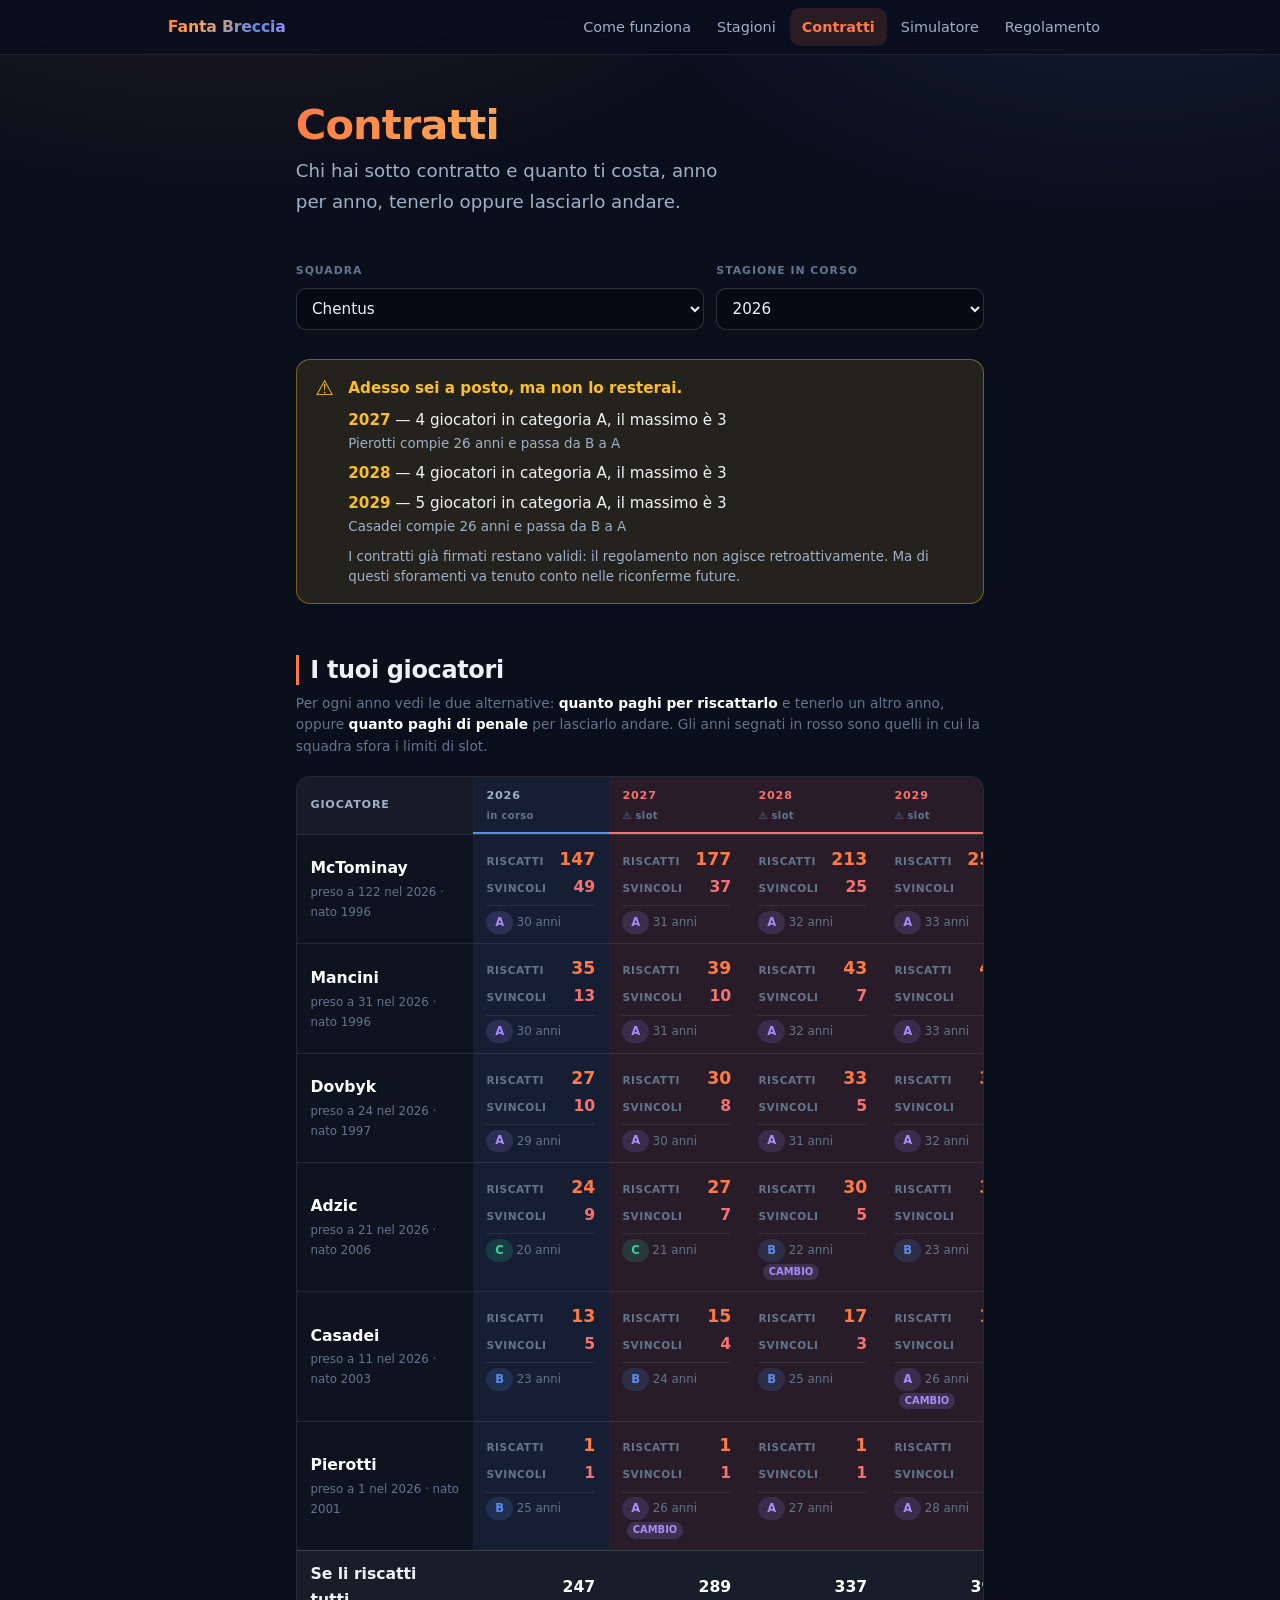
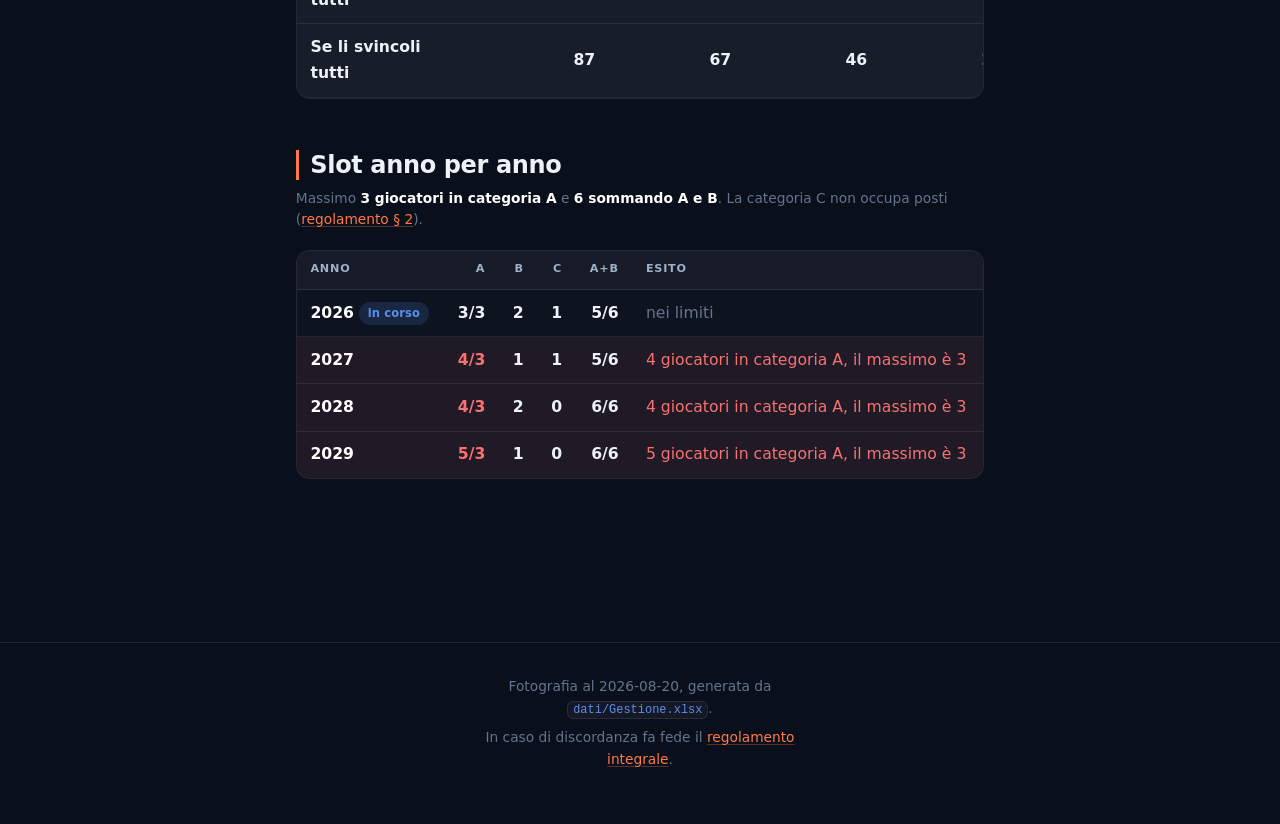
==== contratti.html @ c74ea3d6 "La pagina "La lega" diventa "Stagioni", con albo d'oro e filtro dell'anno Il selettore dell'anno non" ====
<!DOCTYPE html>
<html lang="it">
<head>
<meta charset="utf-8">
<meta name="viewport" content="width=device-width, initial-scale=1">
<title>Fanta Breccia — Contratti</title>
<meta name="description" content="I giocatori sotto contratto e quanto costa, anno per anno, riscattarli oppure svincolarli.">
<link rel="stylesheet" href="css/style.css">
</head>
<body>

<nav class="nav">
  <div class="nav-inner">
    <a class="nav-brand" href="index.html">Fanta Breccia</a>
    <div class="nav-links">
      <a class="nav-link" href="index.html">Come funziona</a>
      <a class="nav-link" href="stagioni.html">Stagioni</a>
      <a class="nav-link active" href="contratti.html">Contratti</a>
      <a class="nav-link" href="simulatore.html">Simulatore</a>
      <a class="nav-link" href="regolamento.html">Regolamento</a>
    </div>
  </div>
</nav>

<main>

  <header class="hero">
    <h1>Contratti</h1>
    <p>Chi hai sotto contratto e quanto ti costa, anno per anno, tenerlo oppure lasciarlo andare.</p>
  </header>

  <div class="filtri">
    <div class="filtro filtro-largo">
      <label class="sim-label" for="squadra-select">Squadra</label>
      <select id="squadra-select" class="select"></select>
    </div>
    <div class="filtro">
      <label class="sim-label" for="anno-select">Stagione in corso</label>
      <select id="anno-select" class="select"></select>
    </div>
  </div>

  <p class="errore-input" id="errore" hidden></p>

  <!-- 1. L'avviso, se c'è qualcosa che non va -->
  <div id="avvisi"></div>

  <!-- 2. Il cuore della pagina: chi hai e quanto costa -->
  <section id="sezione-tabella">
    <h2>I tuoi giocatori</h2>
    <p class="nota-tabella">
      Per ogni anno vedi le due alternative: <strong>quanto paghi per
      riscattarlo</strong> e tenerlo un altro anno, oppure <strong>quanto paghi
      di penale</strong> per lasciarlo andare. Gli anni segnati in rosso sono
      quelli in cui la squadra sfora i limiti di slot.
    </p>
    <div id="tabella"></div>
  </section>

  <!-- 3. Il dettaglio degli slot, che spiega i rossi -->
  <section id="sezione-slot">
    <h2>Slot anno per anno</h2>
    <p class="nota-tabella">
      Massimo <strong>3 giocatori in categoria A</strong> e <strong>6 sommando
      A e B</strong>. La categoria C non occupa posti
      (<a href="regolamento.html#s2">regolamento § 2</a>).
    </p>
    <div id="slot"></div>
  </section>

  <!-- 4. Svincoli già fatti -->
  <section id="sezione-svincoli">
    <h2>Svincoli registrati</h2>
    <div id="svincoli"></div>
  </section>

</main>

<footer>
  <p>Fotografia al <span id="generato-il">—</span>, generata da <code>dati/Gestione.xlsx</code>.</p>
  <p>In caso di discordanza fa fede il <a href="regolamento.html">regolamento integrale</a>.</p>
</footer>

<script src="js/dati.js"></script>
<script src="js/calcoli.js"></script>
<script src="js/contratti.js"></script>
<script src="js/tabelle.js"></script>
</body>
</html>
---- css/style.css ----
/*
 * Fanta Breccia — foglio di stile unico
 *
 * Progettato prima per il telefono: è da lì che si legge il regolamento
 * durante l'asta. Le regole per schermi larghi arrivano dopo, in coda.
 *
 * Le tabelle con 3+ colonne diventano schede sotto i 640px (vedi
 * js/tabelle.js): niente scorrimento orizzontale su telefono.
 */

/* ====================================================================
   1. Variabili
   ==================================================================== */

:root {
  /* Sfondi */
  --bg: #0A0F1C;
  --bg-2: #111A2E;
  --surface: rgba(23, 33, 54, 0.72);
  --surface-solid: #162034;
  --elevated: rgba(255, 255, 255, 0.045);

  /* Testo */
  --text: #EDF2F8;
  --text-2: #9FB0C7;
  --text-3: #64748B;

  /* Accenti */
  --orange: #FF7A45;
  --orange-2: #FFA552;
  --orange-soft: rgba(255, 122, 69, 0.13);
  --orange-line: rgba(255, 122, 69, 0.32);
  --blue: #5B8DEF;
  --blue-soft: rgba(91, 141, 239, 0.13);
  --violet: #A78BFA;

  --gradient: linear-gradient(120deg, #FF7A45 0%, #FFA552 28%, #5B8DEF 72%, #A78BFA 100%);

  /* Semantici */
  --ok: #34D399;
  --ko: #F87171;
  --warn: #FBBF24;

  /* Medaglie */
  --oro: #FFD24A;
  --argento: #CBD5E1;
  --bronzo: #D08B4F;

  /* Bordi e raggi */
  --line: rgba(255, 255, 255, 0.085);
  --line-2: rgba(255, 255, 255, 0.16);
  --r-s: 10px;
  --r: 14px;
  --r-l: 20px;

  /* Ombre */
  --sh: 0 1px 2px rgba(0, 0, 0, 0.3);
  --sh-l: 0 12px 32px rgba(0, 0, 0, 0.36);

  /* Tipografia fluida */
  --f: 'Segoe UI', 'Inter', system-ui, -apple-system, sans-serif;
  --f-mono: ui-monospace, SFMono-Regular, Menlo, Consolas, monospace;

  --t-base: clamp(0.94rem, 0.9rem + 0.2vw, 1.03rem);
  --t-small: clamp(0.8rem, 0.78rem + 0.1vw, 0.86rem);
  --t-h1: clamp(1.65rem, 1.3rem + 1.9vw, 2.6rem);
  --t-h2: clamp(1.22rem, 1.08rem + 0.7vw, 1.5rem);
  --t-h3: clamp(1.02rem, 0.97rem + 0.25vw, 1.13rem);

  /* Ritmo verticale */
  --sp: clamp(1rem, 0.85rem + 0.8vw, 1.5rem);
}

*, *::before, *::after { box-sizing: border-box; }

html {
  scroll-behavior: smooth;
  scroll-padding-top: 72px;
  -webkit-text-size-adjust: 100%;
}

@media (prefers-reduced-motion: reduce) {
  html { scroll-behavior: auto; }
  * { transition: none !important; animation: none !important; }
}

body {
  margin: 0;
  font-family: var(--f);
  font-size: var(--t-base);
  line-height: 1.68;
  color: var(--text);
  background: var(--bg);
  /* Alone luminoso in alto: dà profondità senza appesantire */
  background-image:
    radial-gradient(58rem 30rem at 18% -12%, rgba(255, 122, 69, 0.11), transparent 62%),
    radial-gradient(52rem 28rem at 88% -6%, rgba(91, 141, 239, 0.10), transparent 60%);
  background-attachment: fixed;
  background-repeat: no-repeat;
  -webkit-font-smoothing: antialiased;
}

/* ====================================================================
   2. Navigazione
   ==================================================================== */

.nav {
  position: sticky;
  top: 0;
  z-index: 50;
  background: rgba(10, 15, 28, 0.86);
  backdrop-filter: saturate(160%) blur(14px);
  -webkit-backdrop-filter: saturate(160%) blur(14px);
  border-bottom: 1px solid var(--line);
}

.nav-inner {
  max-width: 62rem;
  margin: 0 auto;
  padding: 0 var(--sp);
  display: flex;
  align-items: center;
  gap: 0.5rem;
  min-height: 54px;
}

.nav-links {
  display: flex;
  align-items: center;
  gap: 2px;
  margin-left: auto;
  /* Su schermi larghi stanno in riga; su telefono vanno a capo (§ 10):
     mai una barra che scorre, altrimenti l'ultima voce resta nascosta. */
  flex-wrap: wrap;
}

.nav-brand {
  font-weight: 800;
  font-size: 0.98rem;
  letter-spacing: -0.01em;
  text-decoration: none;
  white-space: nowrap;
  background: var(--gradient);
  -webkit-background-clip: text;
  background-clip: text;
  color: transparent;
}

.nav-link {
  position: relative;
  color: var(--text-2);
  text-decoration: none;
  padding: 7px 12px;
  border-radius: var(--r-s);
  font-size: 0.9rem;
  font-weight: 500;
  white-space: nowrap;
  transition: color 0.16s, background 0.16s;
}
.nav-link:hover { color: var(--text); background: var(--elevated); }

.nav-link.active {
  color: var(--orange);
  font-weight: 650;
  background: var(--orange-soft);
}

/* ====================================================================
   3. Struttura
   ==================================================================== */

main {
  max-width: 46rem;
  margin: 0 auto;
  padding: clamp(1.6rem, 1rem + 2.4vw, 3rem) var(--sp) 5rem;
}

.hero { margin-bottom: clamp(1.8rem, 1.2rem + 2vw, 3rem); }

.hero h1 {
  font-size: var(--t-h1);
  line-height: 1.12;
  letter-spacing: -0.022em;
  margin: 0 0 0.5rem;
  background: var(--gradient);
  -webkit-background-clip: text;
  background-clip: text;
  color: transparent;
}

.hero p {
  color: var(--text-2);
  font-size: clamp(0.98rem, 0.94rem + 0.3vw, 1.14rem);
  margin: 0;
  max-width: 38ch;
}

h2 {
  font-size: var(--t-h2);
  line-height: 1.25;
  letter-spacing: -0.015em;
  margin: clamp(2.2rem, 1.6rem + 2vw, 3.4rem) 0 0.9rem;
  padding-left: 0.72rem;
  border-left: 3px solid var(--orange);
}

h3 {
  font-size: var(--t-h3);
  line-height: 1.35;
  margin: 1.9rem 0 0.6rem;
  color: var(--text);
}

p { margin: 0 0 0.95rem; }

a {
  color: var(--orange);
  text-decoration-color: var(--orange-line);
  text-underline-offset: 0.18em;
}
a:hover { text-decoration-color: var(--orange); }

strong { color: #fff; font-weight: 650; }

ul, ol { padding-left: 1.3rem; margin: 0 0 1rem; }
li { margin-bottom: 0.42rem; }
li::marker { color: var(--orange); }

code {
  font-family: var(--f-mono);
  font-size: 0.87em;
  background: var(--elevated);
  border: 1px solid var(--line);
  padding: 0.1em 0.4em;
  border-radius: 6px;
  color: var(--blue);
  overflow-wrap: anywhere;
}

pre {
  background: var(--surface-solid);
  border: 1px solid var(--line);
  border-radius: var(--r);
  padding: 1rem;
  overflow-x: auto;
  font-size: 0.86rem;
  line-height: 1.6;
  box-shadow: var(--sh);
}
pre code { background: none; border: none; padding: 0; color: var(--text); }

hr { border: none; border-top: 1px solid var(--line); margin: 2.4rem 0; }

/* ====================================================================
   4. Riquadri
   ==================================================================== */

.card {
  background: linear-gradient(160deg, rgba(31, 43, 68, 0.8), rgba(16, 24, 42, 0.9));
  border: 1px solid var(--line);
  border-radius: var(--r-l);
  padding: clamp(1.1rem, 0.9rem + 1vw, 1.6rem);
  margin: 1.5rem 0;
  box-shadow: var(--sh-l);
}

.callout {
  position: relative;
  border-left: 3px solid var(--orange);
  background: var(--orange-soft);
  border-radius: 0 var(--r) var(--r) 0;
  padding: 0.95rem 1.15rem;
  margin: 1.5rem 0;
  font-size: 0.97em;
}
.callout.info { border-left-color: var(--blue); background: var(--blue-soft); }
.callout.warn { border-left-color: var(--warn); background: rgba(251, 191, 36, 0.1); }
.callout p:last-child { margin-bottom: 0; }

.callout-title {
  display: block;
  font-weight: 700;
  margin-bottom: 0.3rem;
  letter-spacing: -0.005em;
}

.esempio {
  background: rgba(255, 255, 255, 0.028);
  border: 1px solid var(--line);
  border-left: 3px solid var(--violet);
  border-radius: 0 var(--r) var(--r) 0;
  padding: 0.95rem 1.15rem;
  margin: 1.3rem 0;
  font-size: 0.96em;
}
.esempio-label {
  display: block;
  text-transform: uppercase;
  letter-spacing: 0.08em;
  font-size: 0.68rem;
  color: var(--violet);
  margin-bottom: 0.45rem;
  font-weight: 800;
}
.esempio p:last-child { margin-bottom: 0; }

/* ====================================================================
   5. Tabelle
   ==================================================================== */

.table-wrap {
  margin: 1.2rem 0;
  border: 1px solid var(--line);
  border-radius: var(--r);
  overflow: hidden;
  background: rgba(255, 255, 255, 0.02);
}

table {
  width: 100%;
  border-collapse: collapse;
  font-size: 0.95em;
}

th, td {
  padding: 0.62rem 0.85rem;
  text-align: left;
  border-bottom: 1px solid var(--line);
  vertical-align: middle;
}

th {
  background: rgba(255, 255, 255, 0.035);
  font-size: 0.7rem;
  text-transform: uppercase;
  letter-spacing: 0.07em;
  color: var(--text-2);
  font-weight: 800;
  white-space: nowrap;
}

tbody tr:last-child td { border-bottom: none; }
tbody tr { transition: background 0.14s; }
tbody tr:hover { background: rgba(255, 255, 255, 0.028); }

.num { text-align: right; font-variant-numeric: tabular-nums; }
td.num { font-weight: 600; }

.nota-tabella {
  font-size: var(--t-small);
  color: var(--text-3);
  margin: -0.4rem 0 1.2rem;
  line-height: 1.55;
}

/* Etichette e valori */

.badge {
  display: inline-block;
  padding: 0.1rem 0.55rem;
  border-radius: 999px;
  font-size: 0.72rem;
  font-weight: 700;
  letter-spacing: 0.01em;
  white-space: nowrap;
  vertical-align: middle;
}
.badge.a { background: rgba(167, 139, 250, 0.16); color: var(--violet); }
.badge.b { background: rgba(91, 141, 239, 0.16); color: var(--blue); }
.badge.c { background: rgba(52, 211, 153, 0.16); color: var(--ok); }

.pos { color: var(--ok); font-weight: 700; }
.neg { color: var(--ko); font-weight: 700; }

/* Podio: le prime tre posizioni si riconoscono a colpo d'occhio */
tr[data-pos="1"] td:first-child { color: var(--oro); font-weight: 800; }
tr[data-pos="2"] td:first-child { color: var(--argento); font-weight: 800; }
tr[data-pos="3"] td:first-child { color: var(--bronzo); font-weight: 800; }
tr[data-pos="1"] { background: linear-gradient(90deg, rgba(255, 210, 74, 0.07), transparent 55%); }

/* ====================================================================
   6. Indice del regolamento
   ==================================================================== */

.toc {
  background: var(--surface);
  border: 1px solid var(--line);
  border-radius: var(--r-l);
  padding: 1.1rem 1.3rem;
  margin-bottom: 2.2rem;
}
.toc h2 {
  margin: 0 0 0.7rem;
  font-size: 0.72rem;
  text-transform: uppercase;
  letter-spacing: 0.1em;
  color: var(--text-3);
  border: none;
  padding: 0;
}
.toc ol {
  margin: 0;
  padding-left: 1.4rem;
  columns: 1;
}
.toc li { margin-bottom: 0.34rem; break-inside: avoid; }
.toc a {
  color: var(--text-2);
  text-decoration: none;
  font-size: 0.92rem;
}
.toc a:hover { color: var(--orange); }

.sezione { scroll-margin-top: 72px; }
.sezione h2 { display: flex; align-items: baseline; gap: 0.6rem; flex-wrap: wrap; }
.sezione h2 .num {
  font-size: 0.74rem;
  color: var(--orange);
  font-weight: 800;
  letter-spacing: 0.04em;
  text-align: left;
}

.back-top {
  display: inline-block;
  font-size: 0.76rem;
  color: var(--text-3);
  text-decoration: none;
  margin-top: 0.5rem;
}
.back-top:hover { color: var(--orange); }

/* ====================================================================
   7. Simulatore
   ==================================================================== */

.sim-input-row {
  display: flex;
  align-items: flex-end;
  gap: 1rem;
  flex-wrap: wrap;
}

.sim-label {
  display: block;
  font-size: 0.68rem;
  text-transform: uppercase;
  letter-spacing: 0.09em;
  color: var(--text-3);
  font-weight: 800;
  margin-bottom: 0.45rem;
}

input[type="number"] {
  font-family: var(--f);
  font-size: 1.5rem;
  font-weight: 800;
  font-variant-numeric: tabular-nums;
  width: 9rem;
  padding: 0.6rem 0.9rem;
  background: rgba(0, 0, 0, 0.3);
  border: 1.5px solid var(--line-2);
  border-radius: var(--r);
  color: var(--text);
  transition: border-color 0.16s, box-shadow 0.16s;
}
input[type="number"]:focus {
  outline: none;
  border-color: var(--orange);
  box-shadow: 0 0 0 3px var(--orange-soft);
}
input[type="number"]::-webkit-outer-spin-button,
input[type="number"]::-webkit-inner-spin-button { -webkit-appearance: none; margin: 0; }
input[type="number"] { -moz-appearance: textfield; }

.preset { display: flex; gap: 0.4rem; flex-wrap: wrap; }

.preset button,
.anno-scelte button {
  font-family: var(--f);
  font-size: 0.88rem;
  font-weight: 650;
  font-variant-numeric: tabular-nums;
  min-height: 40px;
  padding: 0.45rem 0.85rem;
  background: var(--elevated);
  border: 1px solid var(--line);
  border-radius: var(--r-s);
  color: var(--text-2);
  cursor: pointer;
  transition: all 0.15s;
}
.preset button:hover,
.anno-scelte button:hover {
  border-color: var(--orange-line);
  color: var(--orange);
  background: var(--orange-soft);
}
.preset button:active, .anno-scelte button:active { transform: translateY(1px); }

.fascia-box {
  display: flex;
  align-items: baseline;
  gap: 0.9rem;
  flex-wrap: wrap;
  padding: 0.9rem 1.15rem;
  background: var(--orange-soft);
  border: 1px solid var(--orange-line);
  border-radius: var(--r);
  margin: 1.3rem 0;
}
.fascia-valore {
  font-size: 1.5rem;
  font-weight: 850;
  color: var(--orange);
  letter-spacing: -0.02em;
  line-height: 1;
}
.fascia-desc { color: var(--text-2); font-size: 0.9rem; }

.totale-riga {
  font-size: 0.97rem;
  line-height: 1.6;
  padding: 0.95rem 1.15rem;
  background: rgba(255, 255, 255, 0.032);
  border: 1px solid var(--line);
  border-radius: var(--r);
  margin-top: 1.1rem;
}
.totale-riga strong { color: var(--orange); }

.errore-input {
  color: var(--warn);
  font-size: 0.9rem;
  margin-top: 0.8rem;
  padding: 0.7rem 0.9rem;
  background: rgba(251, 191, 36, 0.09);
  border-radius: var(--r-s);
}

/* ====================================================================
   8. Pagina della lega
   ==================================================================== */

.anno-bar {
  display: flex;
  align-items: center;
  gap: 0.8rem;
  flex-wrap: wrap;
  margin-bottom: 1.8rem;
}
.anno-label {
  font-size: 0.68rem;
  text-transform: uppercase;
  letter-spacing: 0.09em;
  color: var(--text-3);
  font-weight: 800;
}
.anno-scelte { display: flex; gap: 0.4rem; flex-wrap: wrap; }
.anno-scelte button.attivo {
  background: var(--orange-soft);
  border-color: var(--orange);
  color: var(--orange);
}
.anno-scelte button span {
  display: block;
  font-size: 0.6rem;
  text-transform: uppercase;
  letter-spacing: 0.06em;
  font-weight: 700;
  color: var(--text-3);
  margin-top: 0.1rem;
}
.anno-scelte button.anno-futuro { border-style: dashed; }

/* --- Albo d'oro --- */

.vetrina {
  display: flex;
  align-items: center;
  gap: 1.1rem;
  padding: 1.2rem 1.4rem;
  margin-bottom: 1.6rem;
  border-radius: var(--r-l);
  background: linear-gradient(135deg, rgba(255, 210, 74, 0.14), rgba(255, 122, 69, 0.08));
  border: 1px solid rgba(255, 210, 74, 0.32);
}
.vetrina-coppa { font-size: 2.4rem; line-height: 1; }
.vetrina-etichetta {
  font-size: 0.66rem;
  text-transform: uppercase;
  letter-spacing: 0.09em;
  font-weight: 800;
  color: var(--oro);
}
.vetrina-nome {
  font-size: clamp(1.15rem, 1rem + 0.8vw, 1.5rem);
  font-weight: 800;
  line-height: 1.2;
  margin: 0.15rem 0;
}
.vetrina-meta { font-size: 0.86rem; color: var(--text-2); }

.medaglia-oro { color: var(--oro); font-weight: 800; }
.medaglia-argento { color: var(--argento); font-weight: 800; }
.medaglia-bronzo { color: var(--bronzo); font-weight: 800; }

/* ====================================================================
   8bis. Pagina Contratti
   ==================================================================== */

.filtri {
  display: flex;
  gap: 0.8rem;
  flex-wrap: wrap;
  margin-bottom: 1.8rem;
}
.filtro { flex: 1 1 11rem; }
.filtro-largo { flex: 2 1 14rem; }

.select {
  font-family: var(--f);
  font-size: 0.95rem;
  width: 100%;
  min-height: 42px;
  padding: 0.5rem 0.7rem;
  background: rgba(0, 0, 0, 0.3);
  border: 1.5px solid var(--line-2);
  border-radius: var(--r-s);
  color: var(--text);
  transition: border-color 0.16s, box-shadow 0.16s;
}
.select:focus {
  outline: none;
  border-color: var(--orange);
  box-shadow: 0 0 0 3px var(--orange-soft);
}

/* --- Banner di avviso: rosso = adesso, giallo = in futuro --- */

.banner {
  display: flex;
  gap: 0.9rem;
  align-items: flex-start;
  padding: 1rem 1.15rem;
  border-radius: var(--r);
  margin-bottom: 0.8rem;
  font-size: 0.95rem;
}
.banner-icona { font-size: 1.3rem; line-height: 1.2; flex: 0 0 auto; }

.banner-ko {
  background: rgba(248, 113, 113, 0.13);
  border: 1px solid rgba(248, 113, 113, 0.45);
}
.banner-ko .banner-icona, .banner-ko strong { color: var(--ko); }

.banner-attenzione {
  background: rgba(251, 191, 36, 0.11);
  border: 1px solid rgba(251, 191, 36, 0.4);
}
.banner-attenzione .banner-icona, .banner-attenzione strong { color: var(--warn); }

.banner-ok {
  background: rgba(52, 211, 153, 0.1);
  border: 1px solid rgba(52, 211, 153, 0.32);
}
.banner-ok .banner-icona, .banner-ok strong { color: var(--ok); }

.banner-elenco { list-style: none; padding: 0; margin: 0.5rem 0 0; }
.banner-elenco li { margin-bottom: 0.5rem; line-height: 1.5; }
.banner-elenco li:last-child { margin-bottom: 0; }
.banner-causa {
  display: block;
  font-size: 0.84rem;
  color: var(--text-2);
  margin-top: 0.1rem;
}
.banner-nota {
  font-size: 0.84rem;
  color: var(--text-2);
  margin: 0.6rem 0 0;
  line-height: 1.5;
}

/* --- Tabella principale dei contratti --- */

.tab-contratti .cella-nome { min-width: 11rem; }

.cella-anno { min-width: 8.5rem; vertical-align: top; }
.cella-vuota { color: var(--text-3); text-align: center; }

/* La colonna dell'anno in corso e quelle con problemi si distinguono */
.col-ora { background: rgba(91, 141, 239, 0.09); }
th.col-ora { box-shadow: inset 0 -2px 0 var(--blue); }
.col-ko { background: rgba(248, 113, 113, 0.1); }
th.col-ko { box-shadow: inset 0 -2px 0 var(--ko); color: var(--ko); }
td.col-ko.col-ora { background: rgba(248, 113, 113, 0.14); }

/* Le due alternative, una sopra l'altra: tenerlo o mollarlo */
.scelta {
  display: flex;
  justify-content: space-between;
  align-items: baseline;
  gap: 0.5rem;
  font-variant-numeric: tabular-nums;
}
.scelta span {
  font-size: 0.66rem;
  text-transform: uppercase;
  letter-spacing: 0.05em;
  font-weight: 700;
  color: var(--text-3);
}
.scelta b { font-size: 1.08rem; font-weight: 800; }
.scelta-tieni b { color: var(--orange); }
.scelta-molli b { color: var(--ko); font-size: 0.98rem; }

.scelta-cat {
  margin-top: 0.3rem;
  padding-top: 0.3rem;
  border-top: 1px solid var(--line);
  font-size: 0.74rem;
  color: var(--text-3);
}
.cat-cambio {
  display: inline-block;
  margin-left: 0.3rem;
  padding: 0 0.35rem;
  border-radius: 999px;
  background: rgba(167, 139, 250, 0.18);
  color: var(--violet);
  font-size: 0.62rem;
  font-weight: 800;
  text-transform: uppercase;
}

/* Riepilogo slot (vecchio blocco, ancora usato altrove) */

.slot-squadra {
  background: linear-gradient(160deg, rgba(31, 43, 68, 0.7), rgba(16, 24, 42, 0.85));
  border: 1px solid var(--line);
  border-radius: var(--r);
  padding: 0.9rem 1.1rem;
  margin-bottom: 0.7rem;
}
.slot-squadra.slot-ko { border-color: rgba(248, 113, 113, 0.42); }

.slot-nome { font-weight: 700; margin-bottom: 0.6rem; }

.slot-numeri { display: flex; gap: 0.6rem; flex-wrap: wrap; }

.slot-stat {
  flex: 1 1 5rem;
  background: var(--elevated);
  border: 1px solid var(--line);
  border-radius: var(--r-s);
  padding: 0.5rem 0.7rem;
  text-align: center;
}
.slot-stat.slot-stat-ko {
  background: rgba(248, 113, 113, 0.12);
  border-color: rgba(248, 113, 113, 0.4);
}
.slot-valore {
  font-size: 1.35rem;
  font-weight: 800;
  font-variant-numeric: tabular-nums;
  line-height: 1.1;
}
.slot-valore span { font-size: 0.85rem; font-weight: 600; color: var(--text-3); }
.slot-stat-ko .slot-valore { color: var(--ko); }
.slot-etichetta {
  font-size: 0.66rem;
  text-transform: uppercase;
  letter-spacing: 0.07em;
  color: var(--text-3);
  font-weight: 800;
  margin-top: 0.15rem;
}
.slot-avviso { color: var(--ko); font-size: 0.85rem; margin: 0.6rem 0 0; font-weight: 600; }

/* Griglia dei contratti */

#griglia h3 {
  margin: 1.9rem 0 0.5rem;
  color: var(--orange);
  font-size: 1rem;
  letter-spacing: 0.01em;
}

.meta {
  display: block;
  font-size: 0.74rem;
  color: var(--text-3);
  font-weight: 500;
  margin-top: 0.1rem;
}

.th-nota {
  display: block;
  font-size: 0.62rem;
  font-weight: 600;
  letter-spacing: 0.04em;
  color: var(--text-3);
  text-transform: none;
  margin-top: 0.1rem;
}

.spiega {
  font-size: 0.84rem;
  color: var(--text-2);
  line-height: 1.5;
  min-width: 15rem;
}

.costo { font-weight: 800; font-size: 1.02rem; }
.costo-ko { color: var(--ko); }
.penale {
  display: block;
  font-size: 0.68rem;
  color: var(--text-3);
  font-weight: 600;
  margin-top: 0.1rem;
  white-space: nowrap;
}

/* L'anno di riferimento è quello su cui valgono i limiti di slot */
.col-rif { background: var(--orange-soft); }
th.col-rif { box-shadow: inset 0 -2px 0 var(--orange); }
th.col-conflitto { color: var(--warn); }
/* Il giocatore è passato di categoria rispetto all'anno prima */
.cella-cambio { box-shadow: inset 3px 0 0 var(--violet); }
td.vuota { color: var(--text-3); font-weight: 400; }

.eta { font-weight: 800; font-size: 1.02rem; }

/* Esiti */
.ko { color: var(--ko); }
.ok-muto { color: var(--text-3); }
.riga-ko { background: rgba(248, 113, 113, 0.07); }
.riga-anno-rif { background: var(--orange-soft); }

.esito-ok, .esito-ko {
  font-weight: 650;
  font-size: 0.92rem;
  padding: 0.55rem 0.85rem;
  border-radius: var(--r-s);
  margin: 0 0 0.9rem;
}
.esito-ok { color: var(--ok); background: rgba(52, 211, 153, 0.1); }
.esito-ko { color: var(--ko); background: rgba(248, 113, 113, 0.1); }

/* --- Blocco avvisi in cima alla pagina --- */

.avviso-ok {
  color: var(--ok);
  background: rgba(52, 211, 153, 0.1);
  border: 1px solid rgba(52, 211, 153, 0.3);
  border-radius: var(--r);
  padding: 0.9rem 1.15rem;
  font-size: 0.95rem;
}

.avviso-testata {
  display: flex;
  align-items: baseline;
  gap: 0.8rem;
  flex-wrap: wrap;
  padding: 0.85rem 1.15rem;
  background: rgba(248, 113, 113, 0.12);
  border: 1px solid rgba(248, 113, 113, 0.35);
  border-radius: var(--r);
  margin-bottom: 0.9rem;
}
.avviso-testata strong { color: var(--ko); font-size: 1.02rem; }
.avviso-testata span { color: var(--text-2); font-size: 0.88rem; }

.avviso-blocco {
  border-left: 3px solid var(--ko);
  background: rgba(248, 113, 113, 0.06);
  border-radius: 0 var(--r) var(--r) 0;
  padding: 0.8rem 1.1rem;
  margin-bottom: 0.7rem;
}
.avviso-blocco.avviso-futuro {
  border-left-color: var(--warn);
  background: rgba(251, 191, 36, 0.07);
}

.avviso-titolo {
  font-size: 0.68rem;
  text-transform: uppercase;
  letter-spacing: 0.08em;
  font-weight: 800;
  color: var(--text-3);
  margin-bottom: 0.5rem;
}
.avviso-blocco ul { list-style: none; padding: 0; margin: 0; }
.avviso-blocco li { margin-bottom: 0.7rem; }
.avviso-blocco li:last-child { margin-bottom: 0; }

.avviso-riga { font-size: 0.95rem; }
.avviso-riga strong { font-variant-numeric: tabular-nums; }

.avviso-causa {
  font-size: 0.85rem;
  color: var(--text-2);
  margin-top: 0.2rem;
  padding-left: 0.9rem;
  border-left: 2px solid var(--line);
  line-height: 1.5;
}
.avviso-causa span {
  color: var(--text-3);
  font-weight: 700;
  text-transform: uppercase;
  font-size: 0.66rem;
  letter-spacing: 0.06em;
}

tfoot td {
  background: rgba(255, 255, 255, 0.045);
  font-weight: 800;
  border-top: 1px solid var(--line-2);
}

/* ====================================================================
   9. Piè di pagina
   ==================================================================== */

footer {
  border-top: 1px solid var(--line);
  margin-top: 4rem;
  padding: 2rem var(--sp) 3rem;
  text-align: center;
  color: var(--text-3);
  font-size: var(--t-small);
  line-height: 1.6;
}
footer p { margin: 0 auto 0.4rem; max-width: 42ch; }

/* ====================================================================
   10. Telefono — tabelle in schede
   ==================================================================== */

@media (max-width: 640px) {
  body { line-height: 1.62; }

  /* Navigazione: logo su una riga, voci su quella sotto, tutte visibili
     senza scorrere. Con cinque voci in riga singola l'ultima usciva fuori. */
  .nav-inner {
    flex-direction: column;
    align-items: stretch;
    gap: 0;
    padding-bottom: 0.4rem;
    min-height: 0;
  }
  .nav-brand {
    font-size: 0.9rem;
    padding: 0.55rem 0 0.35rem;
  }
  .nav-links {
    margin-left: 0;
    gap: 0.25rem;
    justify-content: flex-start;
  }
  .nav-link {
    padding: 5px 9px;
    font-size: 0.78rem;
    border: 1px solid transparent;
  }
  .nav-link.active { border-color: var(--orange-line); }

  .hero p { max-width: none; }
  h2 { padding-left: 0.6rem; }

  .table-wrap {
    border: none;
    background: none;
    border-radius: 0;
    overflow: visible;
  }

  /* Le tabelle a 3+ colonne diventano schede (classe messa da tabelle.js) */
  table.schede { font-size: 1em; }
  table.schede thead { display: none; }

  table.schede tbody,
  table.schede tr,
  table.schede td { display: block; width: 100%; }

  table.schede tr {
    border: 1px solid var(--line);
    border-radius: var(--r);
    margin-bottom: 0.6rem;
    padding: 0.15rem 0.9rem;
    background: linear-gradient(160deg, rgba(31, 43, 68, 0.55), rgba(16, 24, 42, 0.7));
  }
  table.schede tr:hover { background: linear-gradient(160deg, rgba(31, 43, 68, 0.7), rgba(16, 24, 42, 0.8)); }

  table.schede td {
    display: flex;
    justify-content: space-between;
    align-items: baseline;
    gap: 1rem;
    padding: 0.42rem 0;
    border-bottom: 1px solid var(--line);
    text-align: right;
  }
  table.schede tr td:last-child { border-bottom: none; }

  table.schede td::before {
    content: attr(data-label);
    flex: 0 0 auto;
    text-align: left;
    font-size: 0.68rem;
    text-transform: uppercase;
    letter-spacing: 0.06em;
    font-weight: 800;
    color: var(--text-3);
  }
  /* Celle senza etichetta: niente spazio vuoto a sinistra */
  table.schede td:not([data-label])::before { content: none; }

  /* La prima cella fa da titolo della scheda: niente etichetta sopra di sé,
     sarebbe ridondante (una posizione con la medaglia si spiega da sola). */
  table.schede td:first-child {
    display: block;
    text-align: left;
    font-size: 1.04rem;
    font-weight: 700;
    padding-top: 0.7rem;
  }
  table.schede td:first-child::before { content: none; }

  /* Il podio resta riconoscibile anche in versione scheda */
  table.schede tr[data-pos="1"] { border-color: rgba(255, 210, 74, 0.42); }
  table.schede tr[data-pos="2"] { border-color: rgba(203, 213, 225, 0.3); }
  table.schede tr[data-pos="3"] { border-color: rgba(208, 139, 79, 0.32); }

  /* Le tabelle a 2 colonne restano tabelle: ci stanno già */
  table:not(.schede) { min-width: 0; }
  table:not(.schede) th,
  table:not(.schede) td { padding: 0.55rem 0.7rem; }

  /* Contratti su telefono: ogni anno diventa una riga della scheda, con le
     due alternative affiancate invece che impilate. */
  .banner { padding: 0.85rem 0.95rem; gap: 0.6rem; }
  .banner-icona { font-size: 1.1rem; }

  table.schede .cella-anno,
  table.schede .cella-vuota { min-width: 0; }

  table.schede td.cella-anno {
    display: block;
    text-align: left;
    padding: 0.5rem 0;
  }
  table.schede td.cella-anno::before {
    display: block;
    margin-bottom: 0.25rem;
  }
  table.schede .scelta { display: inline-flex; margin-right: 1.1rem; }
  table.schede .scelta-cat {
    display: inline-block;
    margin-top: 0.25rem;
    border-top: none;
    padding-top: 0;
  }
  /* L'anno problematico resta riconoscibile anche in scheda */
  table.schede td.col-ko { box-shadow: inset 3px 0 0 var(--ko); padding-left: 0.6rem; }
  table.schede td.col-ora { box-shadow: inset 3px 0 0 var(--blue); padding-left: 0.6rem; }

  /* Contratti: le celle degli anni tornano leggibili in verticale */
  table.schede tfoot, table.schede tfoot tr, table.schede tfoot td { display: block; width: 100%; }
  table.schede tfoot tr {
    border: 1px solid var(--line-2);
    border-radius: var(--r);
    padding: 0.15rem 0.9rem;
    margin-bottom: 0.6rem;
  }
  .penale { display: inline; margin-left: 0.4rem; }
  .filtri { gap: 0.6rem; }
  .filtro, .filtro-largo { flex: 1 1 100%; }
  .slot-numeri { gap: 0.4rem; }
  .slot-stat { flex: 1 1 0; padding: 0.45rem 0.3rem; }
  .slot-valore { font-size: 1.15rem; }

  .toc { padding: 0.9rem 1.1rem; }
  input[type="number"] { width: 100%; font-size: 1.6rem; }
  .sim-input-row { flex-direction: column; align-items: stretch; gap: 0.9rem; }
  .preset { display: grid; grid-template-columns: repeat(5, 1fr); gap: 0.35rem; }
  .preset button { padding: 0.5rem 0.2rem; }
  .fascia-valore { font-size: 1.35rem; }
  footer { margin-top: 3rem; }
}

/* Schermi molto stretti */
@media (max-width: 380px) {
  .nav-link { padding: 6px 6px; font-size: 0.78rem; }
  .nav-brand { font-size: 0.84rem; }
}

/* ====================================================================
   11. Schermi larghi
   ==================================================================== */

@media (min-width: 900px) {
  .toc ol { columns: 2; column-gap: 2.4rem; }
  .card:hover { border-color: var(--line-2); }
}

/* ====================================================================
   12. Accessibilità e stampa
   ==================================================================== */

:focus-visible {
  outline: 2px solid var(--orange);
  outline-offset: 2px;
  border-radius: 4px;
}

::selection { background: var(--orange); color: #0A0F1C; }

@media print {
  .nav, .preset, .anno-bar, footer, .back-top { display: none; }
  body { background: #fff; color: #000; font-size: 11pt; }
  body, .card, .callout, .esempio, pre { background-image: none; }
  .card, .callout, .esempio, pre, .table-wrap { border: 1px solid #bbb; box-shadow: none; }
  .hero h1, .nav-brand { color: #000; -webkit-text-fill-color: #000; }
  h2 { border-left-color: #000; }
  a { color: #000; }
  table.schede thead { display: table-header-group; }
  tr, .card, .callout { break-inside: avoid; }
}
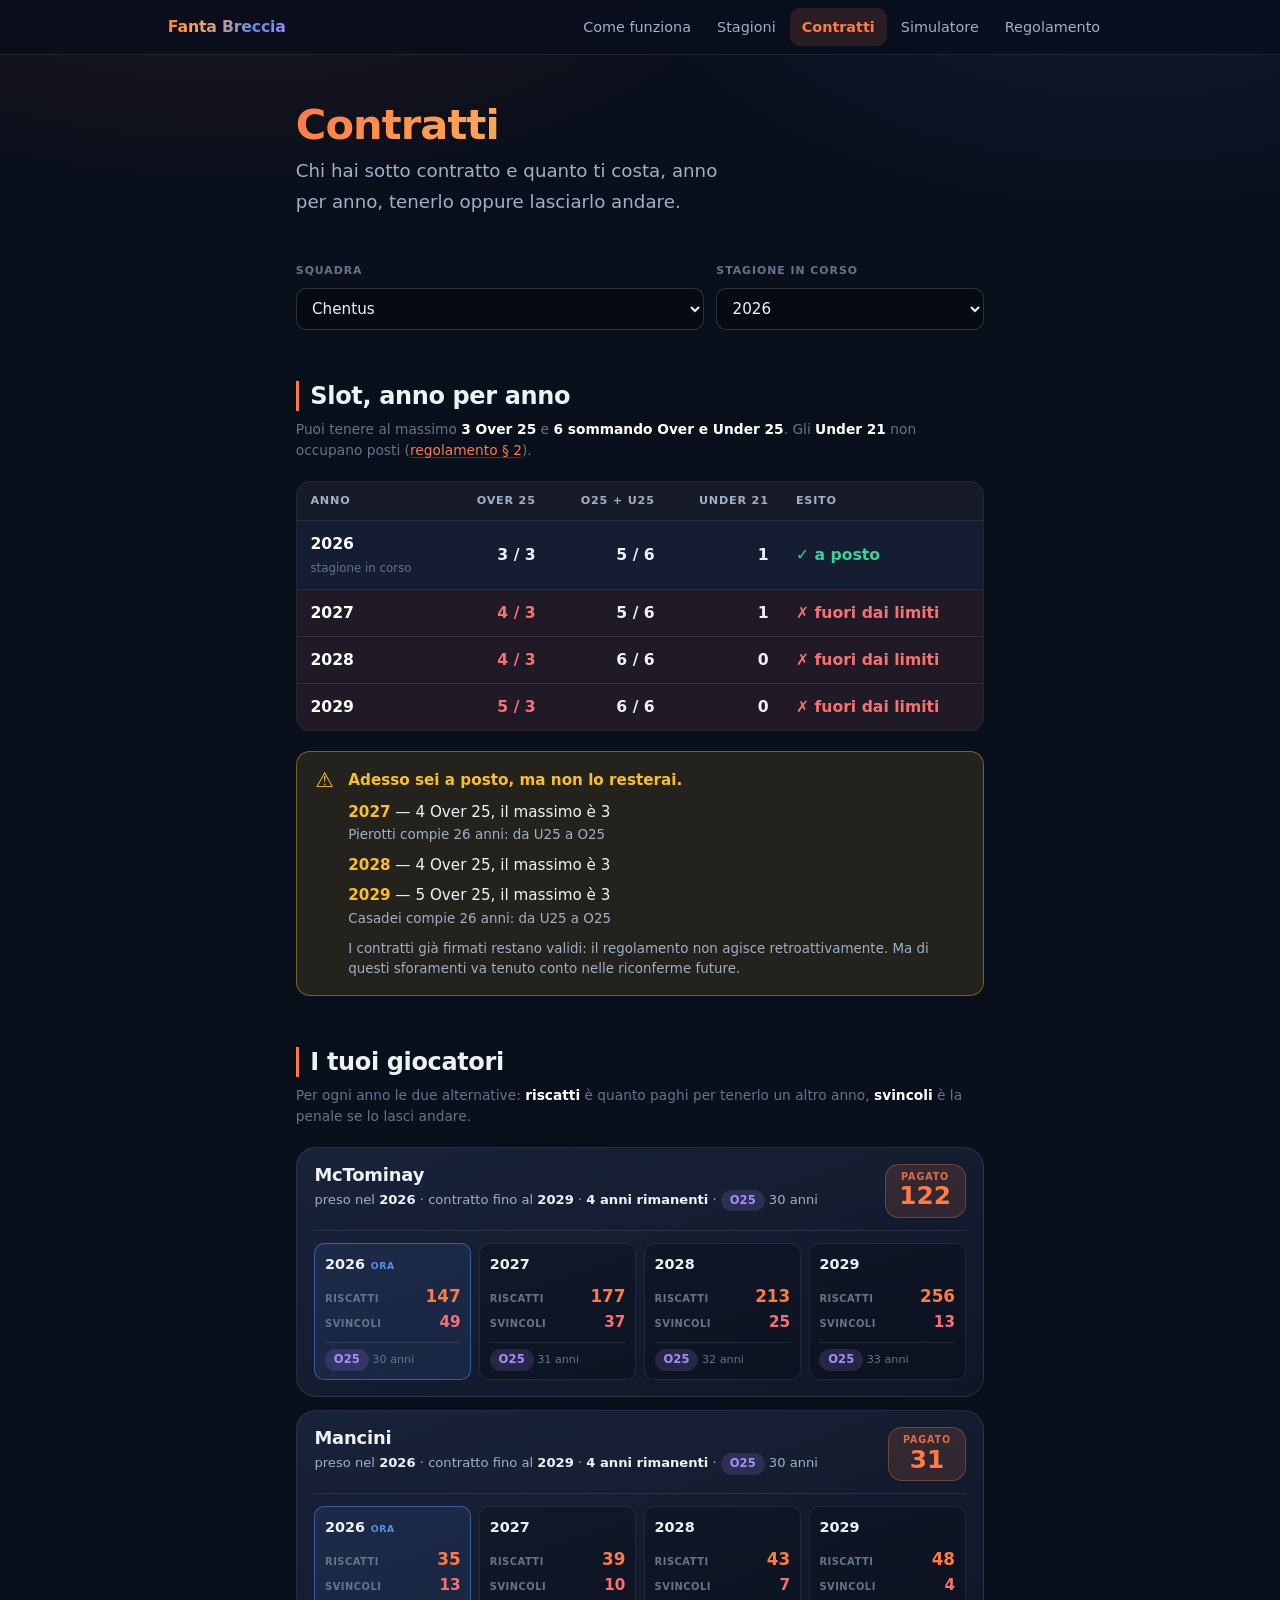
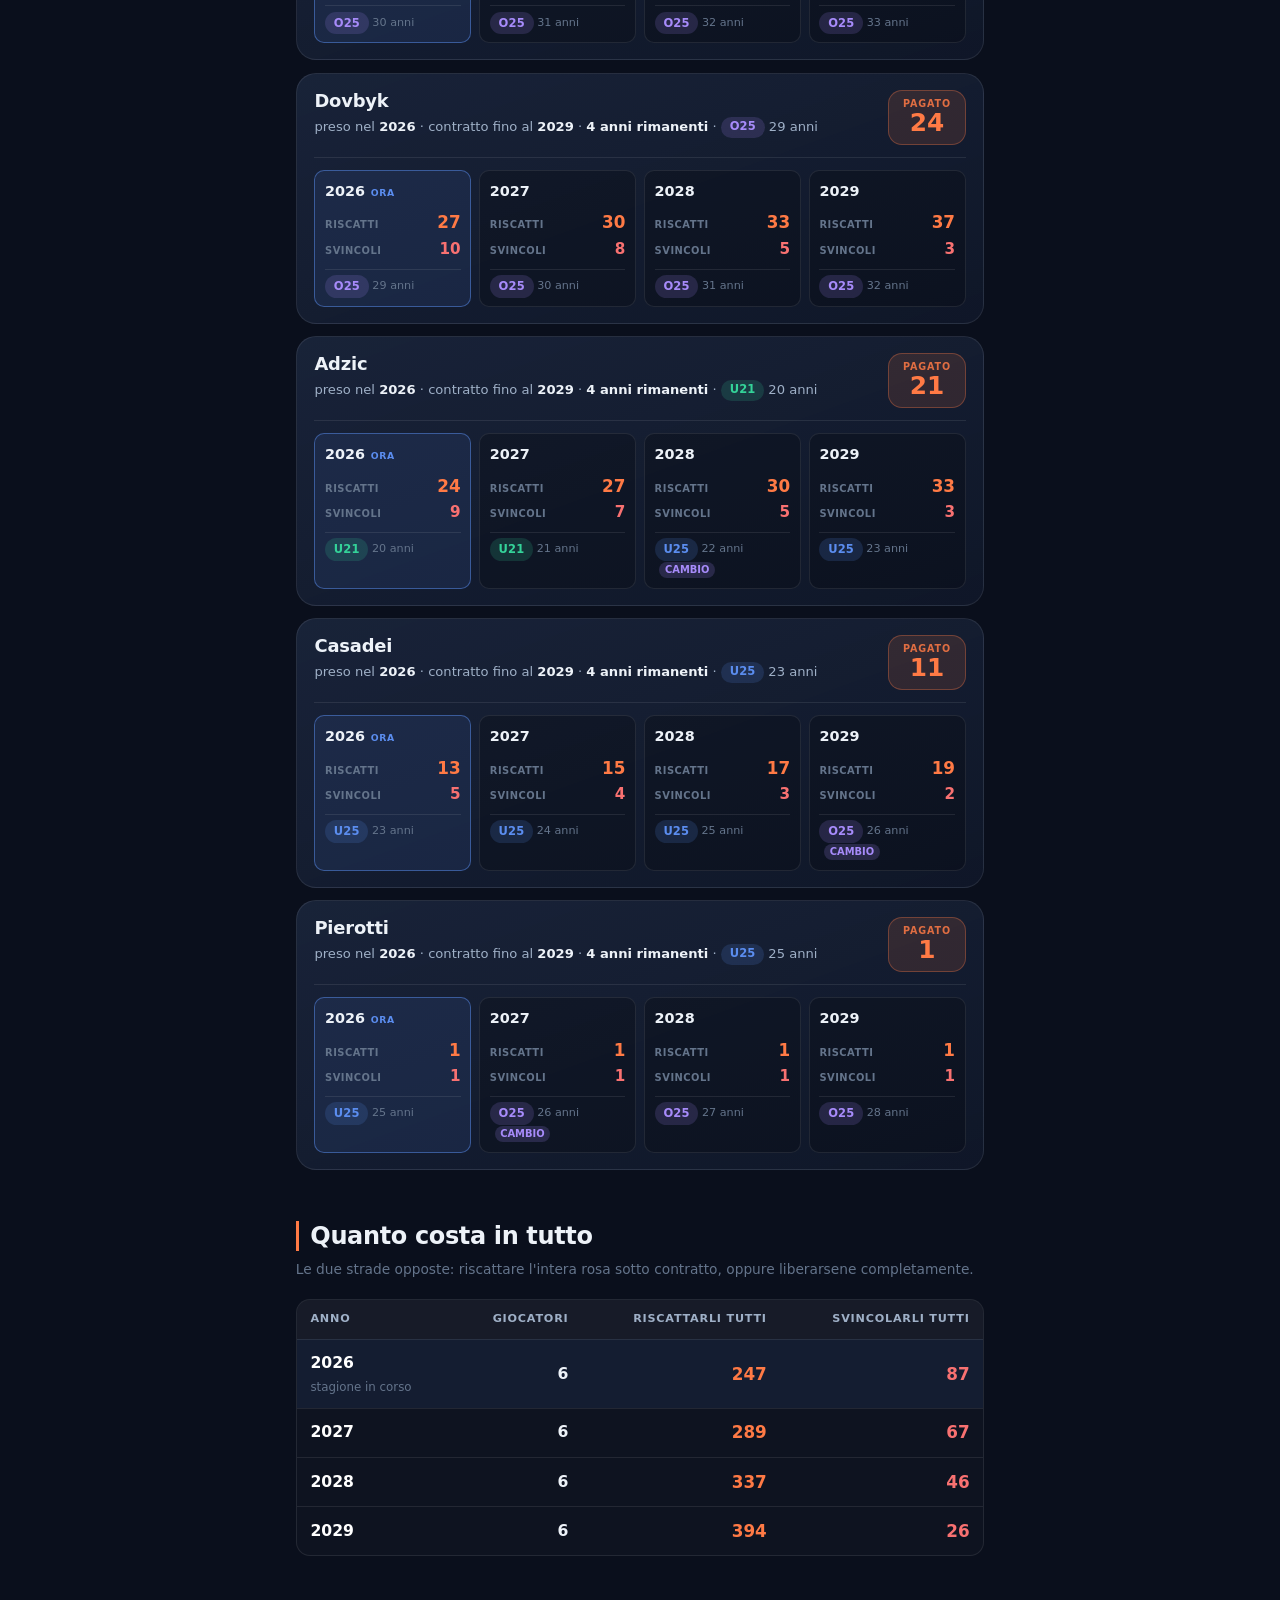
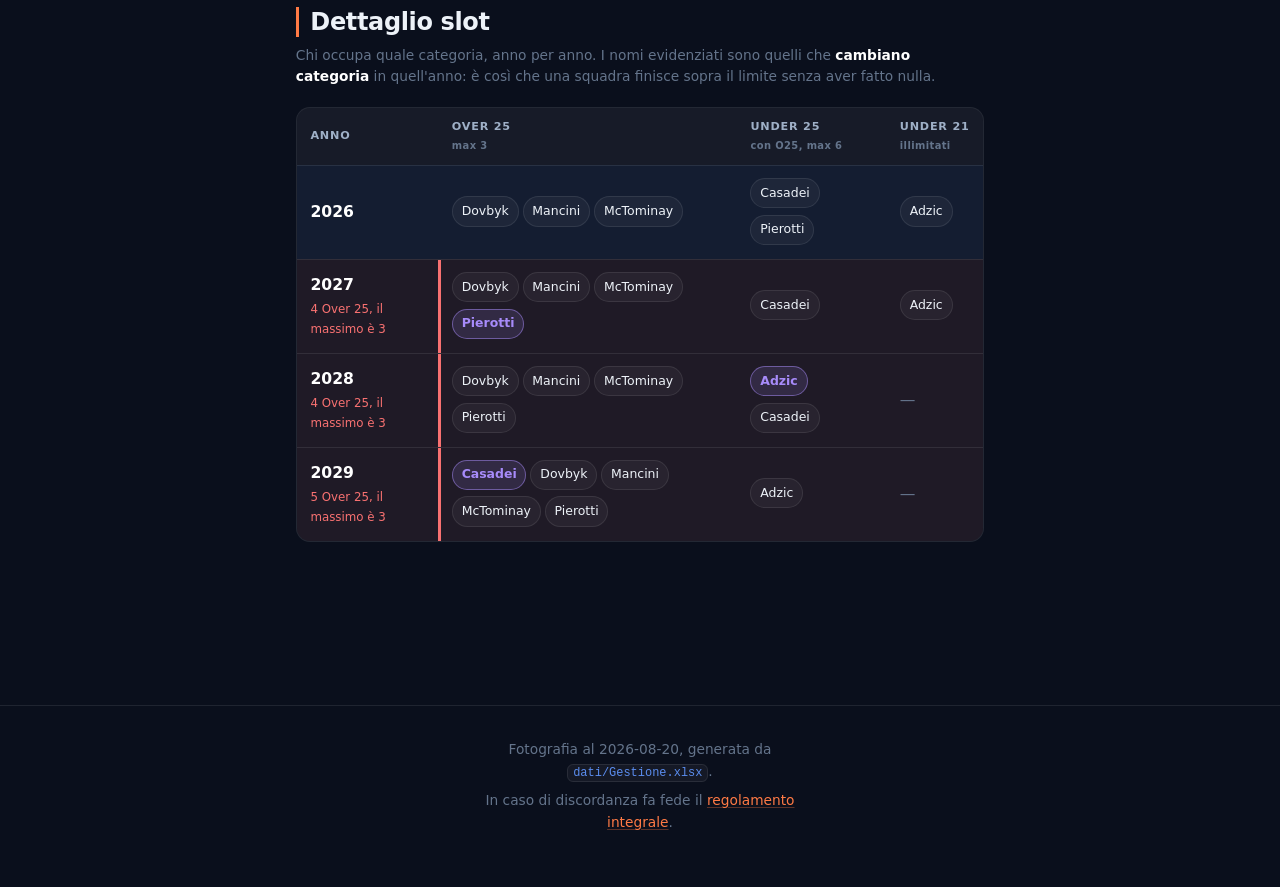
==== commit 437d09de: "Contratti: riepilogo in cima, schede per i giocatori, categorie leggibili 1) Il check degli slot pas" ====
--- a/contratti.html
+++ b/contratti.html
@@ -42,33 +42,51 @@
 
   <p class="errore-input" id="errore" hidden></p>
 
-  <!-- 1. L'avviso, se c'è qualcosa che non va -->
-  <div id="avvisi"></div>
+  <!-- 1. Il check anno per anno, prima di ogni altra cosa -->
+  <section id="sezione-riepilogo">
+    <h2>Slot, anno per anno</h2>
+    <p class="nota-tabella">
+      Puoi tenere al massimo <strong>3 Over 25</strong> e <strong>6 sommando
+      Over e Under 25</strong>. Gli <strong>Under 21</strong> non occupano
+      posti (<a href="regolamento.html#s2">regolamento § 2</a>).
+    </p>
+    <div id="riepilogo"></div>
+    <div id="avvisi"></div>
+  </section>
 
-  <!-- 2. Il cuore della pagina: chi hai e quanto costa -->
-  <section id="sezione-tabella">
+  <!-- 2. I giocatori, uno per scheda -->
+  <section id="sezione-giocatori">
     <h2>I tuoi giocatori</h2>
     <p class="nota-tabella">
-      Per ogni anno vedi le due alternative: <strong>quanto paghi per
-      riscattarlo</strong> e tenerlo un altro anno, oppure <strong>quanto paghi
-      di penale</strong> per lasciarlo andare. Gli anni segnati in rosso sono
-      quelli in cui la squadra sfora i limiti di slot.
+      Per ogni anno le due alternative: <strong>riscatti</strong> è quanto paghi
+      per tenerlo un altro anno, <strong>svincoli</strong> è la penale se lo
+      lasci andare.
     </p>
-    <div id="tabella"></div>
+    <div id="giocatori"></div>
   </section>
 
-  <!-- 3. Il dettaglio degli slot, che spiega i rossi -->
+  <!-- 3. I totali -->
+  <section id="sezione-totali">
+    <h2>Quanto costa in tutto</h2>
+    <p class="nota-tabella">
+      Le due strade opposte: riscattare l'intera rosa sotto contratto, oppure
+      liberarsene completamente.
+    </p>
+    <div id="totali"></div>
+  </section>
+
+  <!-- 4. Chi occupa quale slot -->
   <section id="sezione-slot">
-    <h2>Slot anno per anno</h2>
+    <h2>Dettaglio slot</h2>
     <p class="nota-tabella">
-      Massimo <strong>3 giocatori in categoria A</strong> e <strong>6 sommando
-      A e B</strong>. La categoria C non occupa posti
-      (<a href="regolamento.html#s2">regolamento § 2</a>).
+      Chi occupa quale categoria, anno per anno. I nomi evidenziati sono quelli
+      che <strong>cambiano categoria</strong> in quell'anno: è così che una
+      squadra finisce sopra il limite senza aver fatto nulla.
     </p>
     <div id="slot"></div>
   </section>
 
-  <!-- 4. Svincoli già fatti -->
+  <!-- 5. Svincoli registrati -->
   <section id="sezione-svincoli">
     <h2>Svincoli registrati</h2>
     <div id="svincoli"></div>
--- a/css/style.css
+++ b/css/style.css
@@ -683,46 +683,172 @@
   line-height: 1.5;
 }
 
-/* --- Tabella principale dei contratti --- */
-
-.tab-contratti .cella-nome { min-width: 11rem; }
-
-.cella-anno { min-width: 8.5rem; vertical-align: top; }
-.cella-vuota { color: var(--text-3); text-align: center; }
-
-/* La colonna dell'anno in corso e quelle con problemi si distinguono */
-.col-ora { background: rgba(91, 141, 239, 0.09); }
-th.col-ora { box-shadow: inset 0 -2px 0 var(--blue); }
-.col-ko { background: rgba(248, 113, 113, 0.1); }
-th.col-ko { box-shadow: inset 0 -2px 0 var(--ko); color: var(--ko); }
-td.col-ko.col-ora { background: rgba(248, 113, 113, 0.14); }
-
-/* Le due alternative, una sopra l'altra: tenerlo o mollarlo */
-.scelta {
+/* --- Riepilogo e esiti --- */
+
+.riga-ora { background: rgba(91, 141, 239, 0.08); }
+.riga-ko { background: rgba(248, 113, 113, 0.07); }
+
+.esito-si { color: var(--ok); font-weight: 650; white-space: nowrap; }
+.esito-no { color: var(--ko); font-weight: 700; white-space: nowrap; }
+
+.soldi {
+  font-weight: 800;
+  font-size: 1.05rem;
+  font-variant-numeric: tabular-nums;
+}
+.soldi-tieni { color: var(--orange); }
+.soldi-molli { color: var(--ko); }
+
+/* --- Schede dei giocatori --- */
+
+.schede-giocatori {
+  display: grid;
+  gap: 0.8rem;
+  margin-bottom: 1.5rem;
+}
+
+.scheda-g {
+  background: linear-gradient(160deg, rgba(31, 43, 68, 0.72), rgba(16, 24, 42, 0.88));
+  border: 1px solid var(--line);
+  border-radius: var(--r-l);
+  padding: 1rem 1.1rem;
+}
+
+.g-testa {
+  display: flex;
+  align-items: flex-start;
+  justify-content: space-between;
+  gap: 1rem;
+  padding-bottom: 0.75rem;
+  margin-bottom: 0.75rem;
+  border-bottom: 1px solid var(--line);
+}
+
+.g-nome {
+  font-size: 1.12rem;
+  font-weight: 800;
+  line-height: 1.25;
+  letter-spacing: -0.01em;
+}
+.g-meta {
+  font-size: 0.82rem;
+  color: var(--text-2);
+  margin-top: 0.25rem;
+  line-height: 1.55;
+}
+.g-meta strong { color: var(--text); }
+
+/* Il prezzo pagato: è il numero da cui dipende tutto il resto */
+.g-prezzo {
+  flex: 0 0 auto;
+  text-align: center;
+  padding: 0.4rem 0.85rem;
+  border-radius: var(--r);
+  background: var(--orange-soft);
+  border: 1px solid var(--orange-line);
+  line-height: 1.15;
+}
+.g-prezzo span {
+  display: block;
+  font-size: 0.6rem;
+  text-transform: uppercase;
+  letter-spacing: 0.09em;
+  font-weight: 800;
+  color: var(--orange);
+  opacity: 0.85;
+}
+.g-prezzo b {
+  font-size: 1.55rem;
+  font-weight: 850;
+  color: var(--orange);
+  font-variant-numeric: tabular-nums;
+}
+
+/* Gli anni: una colonnina ciascuno, vanno a capo su schermo stretto */
+.g-anni {
+  display: grid;
+  grid-template-columns: repeat(auto-fit, minmax(7.5rem, 1fr));
+  gap: 0.5rem;
+}
+
+.g-anno {
+  background: rgba(0, 0, 0, 0.22);
+  border: 1px solid var(--line);
+  border-radius: var(--r-s);
+  padding: 0.5rem 0.6rem;
+}
+.g-anno-ora {
+  border-color: rgba(91, 141, 239, 0.5);
+  background: rgba(91, 141, 239, 0.1);
+}
+
+.g-anno-testa {
+  display: flex;
+  align-items: baseline;
+  gap: 0.35rem;
+  font-weight: 800;
+  font-size: 0.9rem;
+  font-variant-numeric: tabular-nums;
+  margin-bottom: 0.35rem;
+}
+.g-anno-testa span {
+  font-size: 0.58rem;
+  text-transform: uppercase;
+  letter-spacing: 0.07em;
+  color: var(--blue);
+  font-weight: 800;
+}
+
+.g-riga {
   display: flex;
   justify-content: space-between;
   align-items: baseline;
-  gap: 0.5rem;
+  gap: 0.4rem;
   font-variant-numeric: tabular-nums;
 }
-.scelta span {
-  font-size: 0.66rem;
+.g-riga span {
+  font-size: 0.62rem;
   text-transform: uppercase;
   letter-spacing: 0.05em;
   font-weight: 700;
   color: var(--text-3);
 }
-.scelta b { font-size: 1.08rem; font-weight: 800; }
-.scelta-tieni b { color: var(--orange); }
-.scelta-molli b { color: var(--ko); font-size: 0.98rem; }
-
-.scelta-cat {
-  margin-top: 0.3rem;
-  padding-top: 0.3rem;
+.g-riga b { font-size: 1.05rem; font-weight: 800; }
+.g-ris b { color: var(--orange); }
+.g-svi b { color: var(--ko); font-size: 0.95rem; }
+
+.g-anno-cat {
+  margin-top: 0.4rem;
+  padding-top: 0.35rem;
   border-top: 1px solid var(--line);
-  font-size: 0.74rem;
-  color: var(--text-3);
-}
+  font-size: 0.7rem;
+  color: var(--text-3);
+}
+.g-eta { white-space: nowrap; }
+
+/* --- Chip dei nomi nel dettaglio slot --- */
+
+.cella-chip { line-height: 2; }
+.cella-chip .vuoto { color: var(--text-3); }
+.ko-bordo { box-shadow: inset 3px 0 0 var(--ko); }
+
+.chip {
+  display: inline-block;
+  padding: 0.1rem 0.55rem;
+  margin: 0 0.25rem 0.25rem 0;
+  border-radius: 999px;
+  background: var(--elevated);
+  border: 1px solid var(--line);
+  font-size: 0.78rem;
+  white-space: nowrap;
+}
+.chip-cambio {
+  border-color: rgba(167, 139, 250, 0.5);
+  background: rgba(167, 139, 250, 0.14);
+  color: var(--violet);
+  font-weight: 650;
+}
+
 .cat-cambio {
   display: inline-block;
   margin-left: 0.3rem;
@@ -1044,33 +1170,19 @@
   table:not(.schede) th,
   table:not(.schede) td { padding: 0.55rem 0.7rem; }
 
-  /* Contratti su telefono: ogni anno diventa una riga della scheda, con le
-     due alternative affiancate invece che impilate. */
   .banner { padding: 0.85rem 0.95rem; gap: 0.6rem; }
   .banner-icona { font-size: 1.1rem; }
 
-  table.schede .cella-anno,
-  table.schede .cella-vuota { min-width: 0; }
-
-  table.schede td.cella-anno {
-    display: block;
-    text-align: left;
-    padding: 0.5rem 0;
-  }
-  table.schede td.cella-anno::before {
-    display: block;
-    margin-bottom: 0.25rem;
-  }
-  table.schede .scelta { display: inline-flex; margin-right: 1.1rem; }
-  table.schede .scelta-cat {
-    display: inline-block;
-    margin-top: 0.25rem;
-    border-top: none;
-    padding-top: 0;
-  }
-  /* L'anno problematico resta riconoscibile anche in scheda */
-  table.schede td.col-ko { box-shadow: inset 3px 0 0 var(--ko); padding-left: 0.6rem; }
-  table.schede td.col-ora { box-shadow: inset 3px 0 0 var(--blue); padding-left: 0.6rem; }
+  /* Schede giocatore: due anni per riga invece di quattro in fila */
+  .scheda-g { padding: 0.85rem 0.9rem; }
+  .g-testa { gap: 0.7rem; }
+  .g-nome { font-size: 1.05rem; }
+  .g-prezzo { padding: 0.35rem 0.7rem; }
+  .g-prezzo b { font-size: 1.3rem; }
+  .g-anni { grid-template-columns: repeat(2, 1fr); }
+
+  /* I chip del dettaglio slot restano leggibili in verticale */
+  table.schede .cella-chip { line-height: 1.9; text-align: right; }
 
   /* Contratti: le celle degli anni tornano leggibili in verticale */
   table.schede tfoot, table.schede tfoot tr, table.schede tfoot td { display: block; width: 100%; }
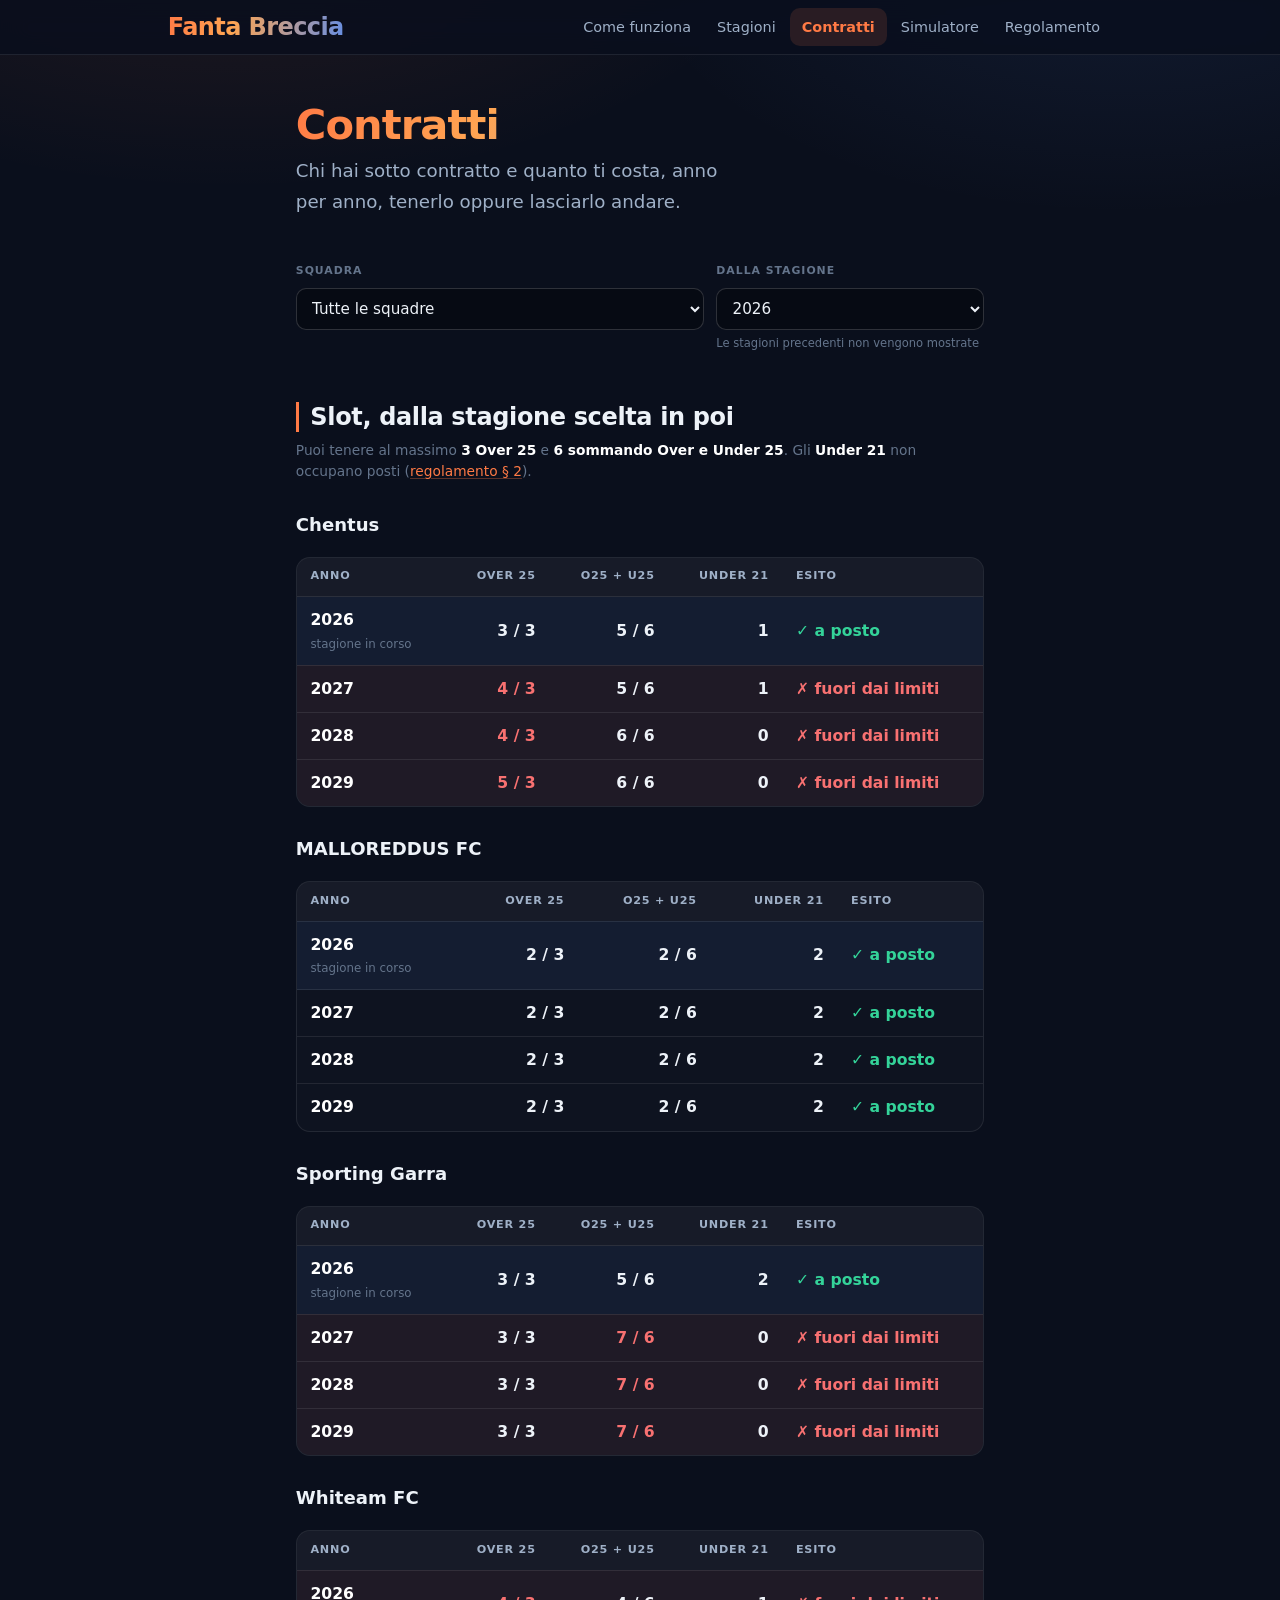
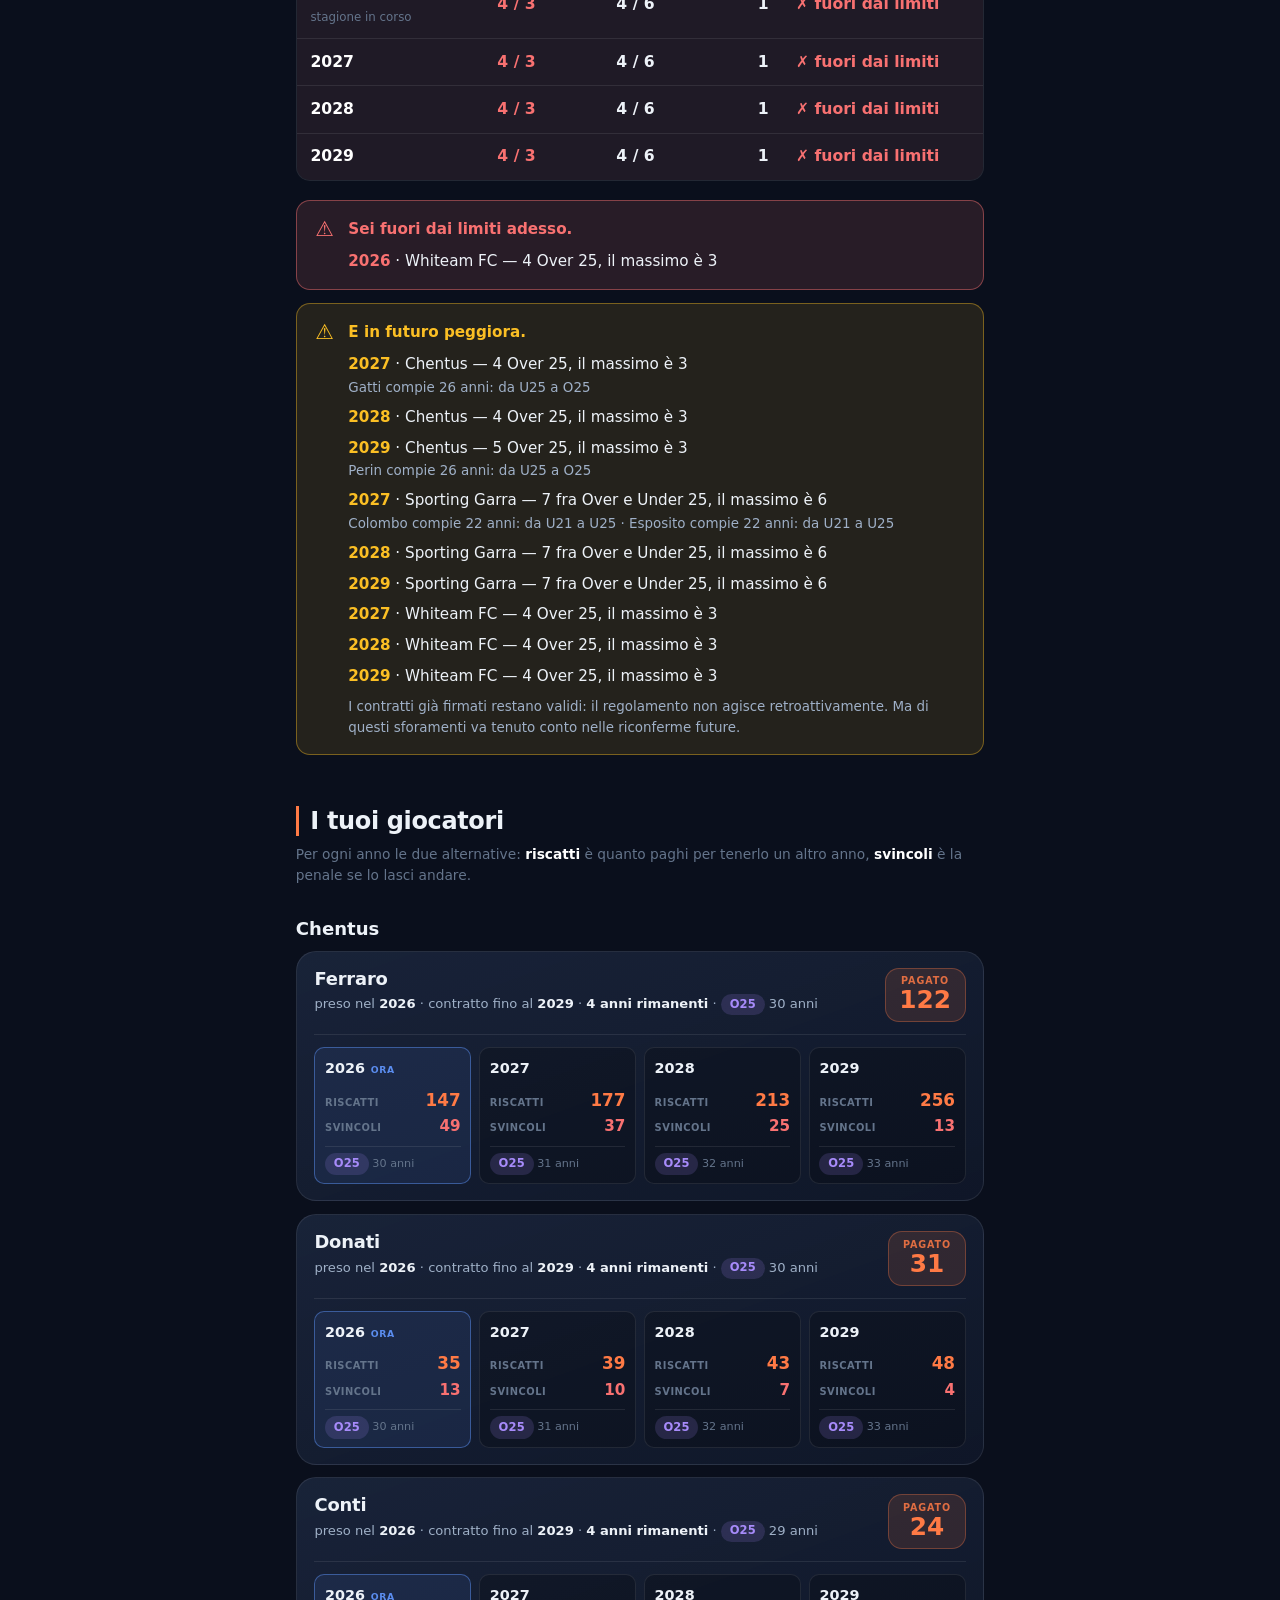
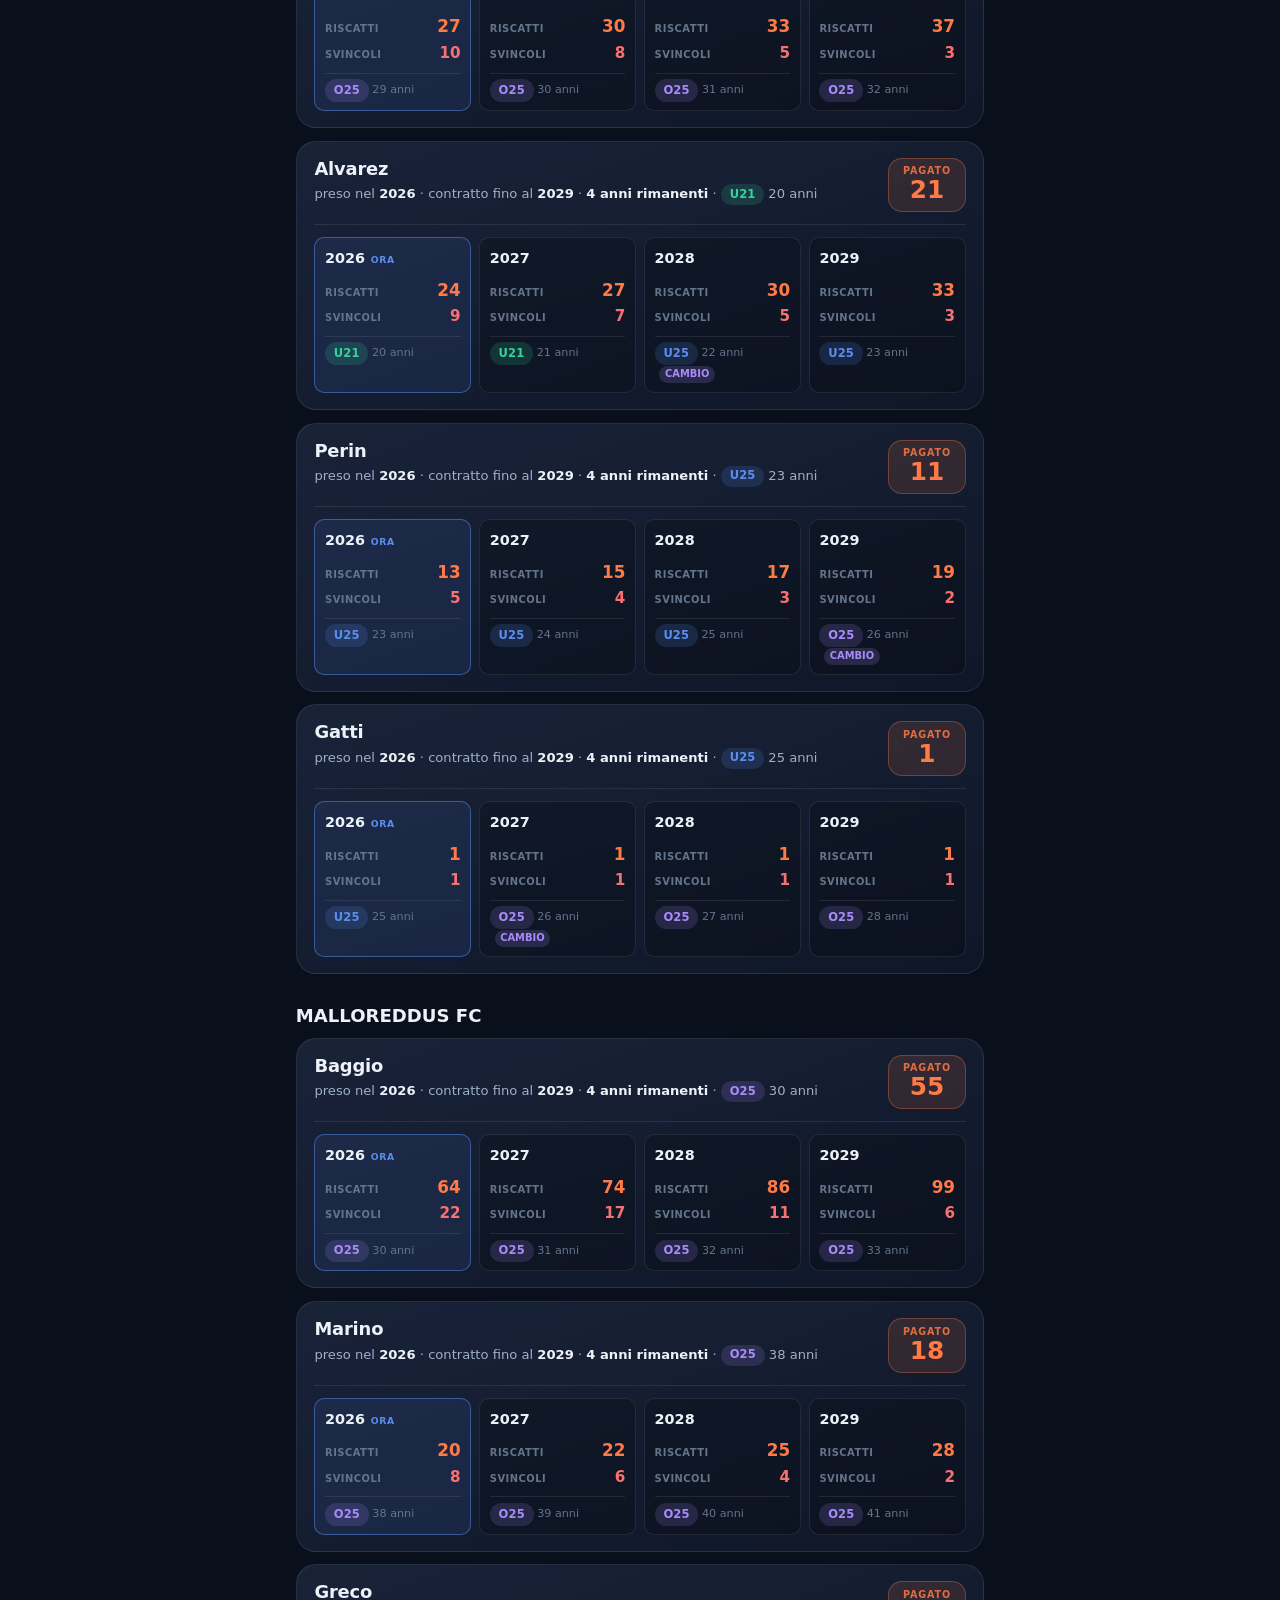
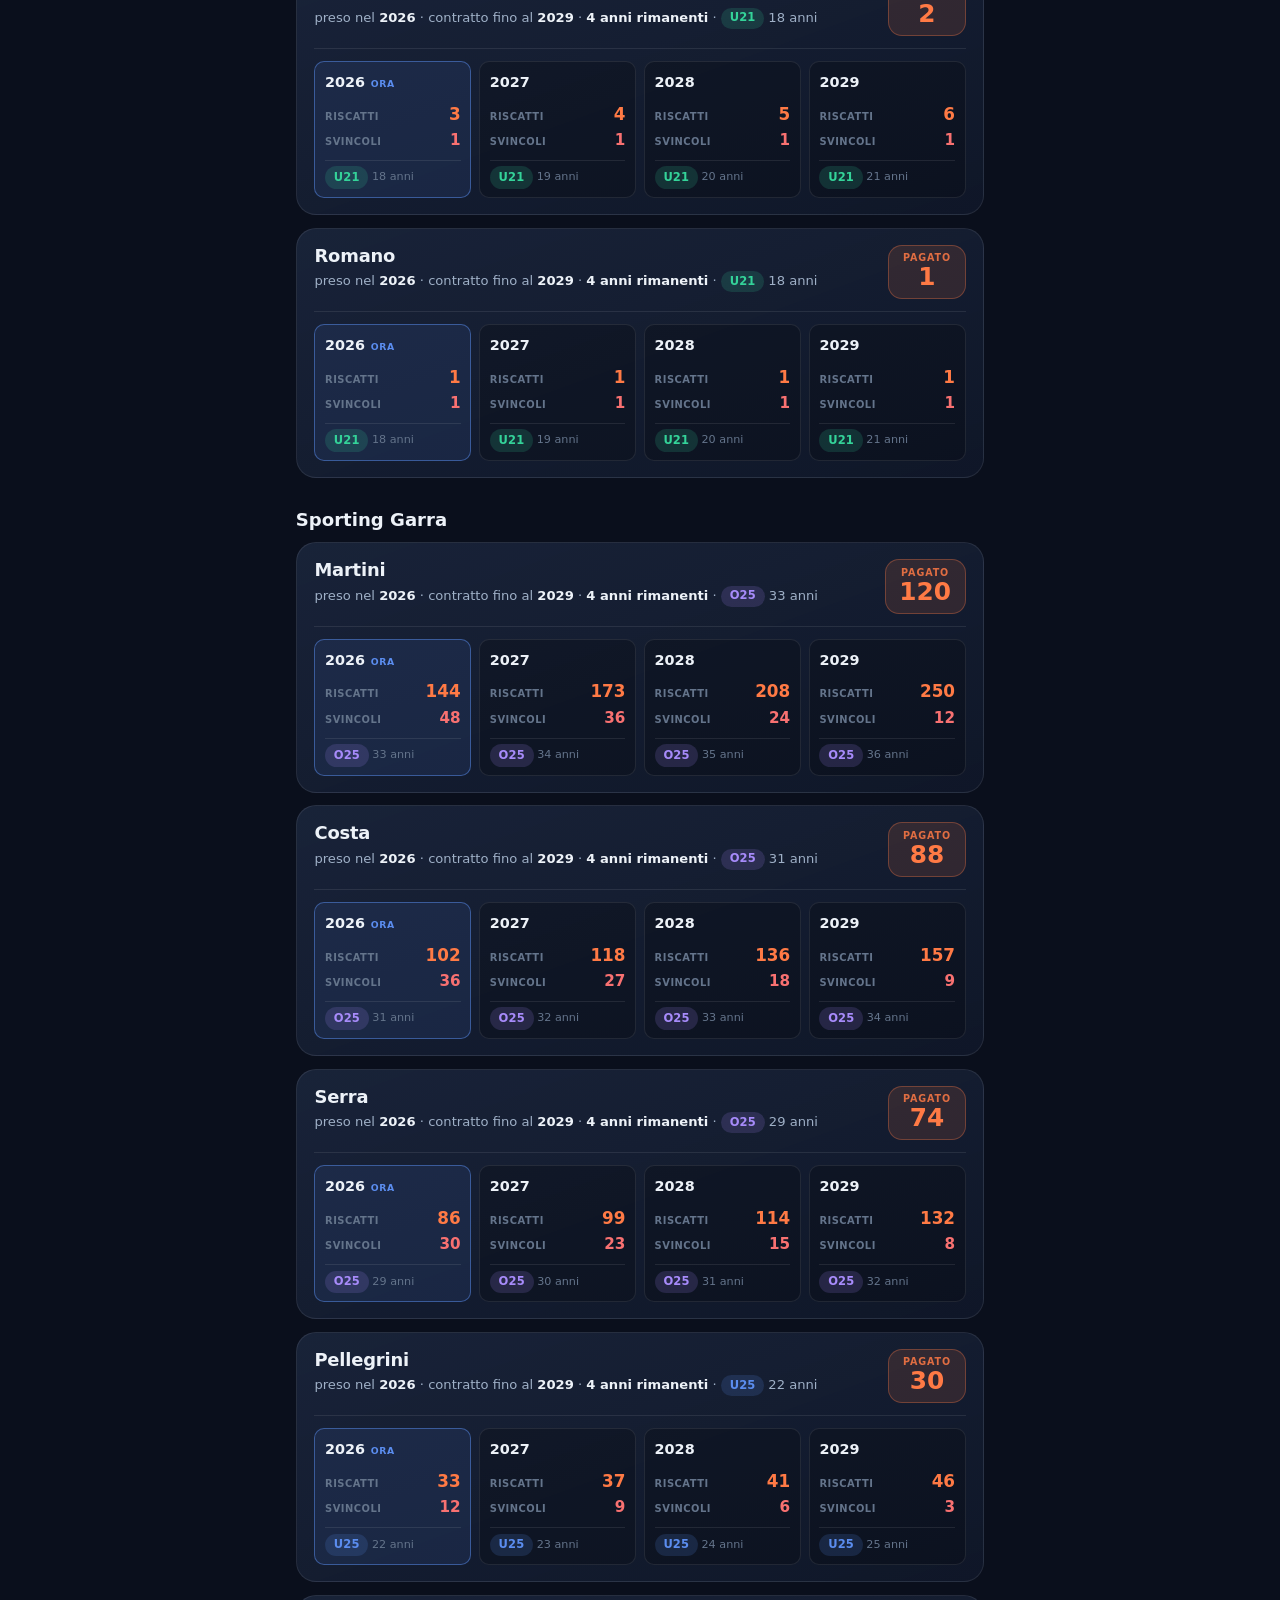
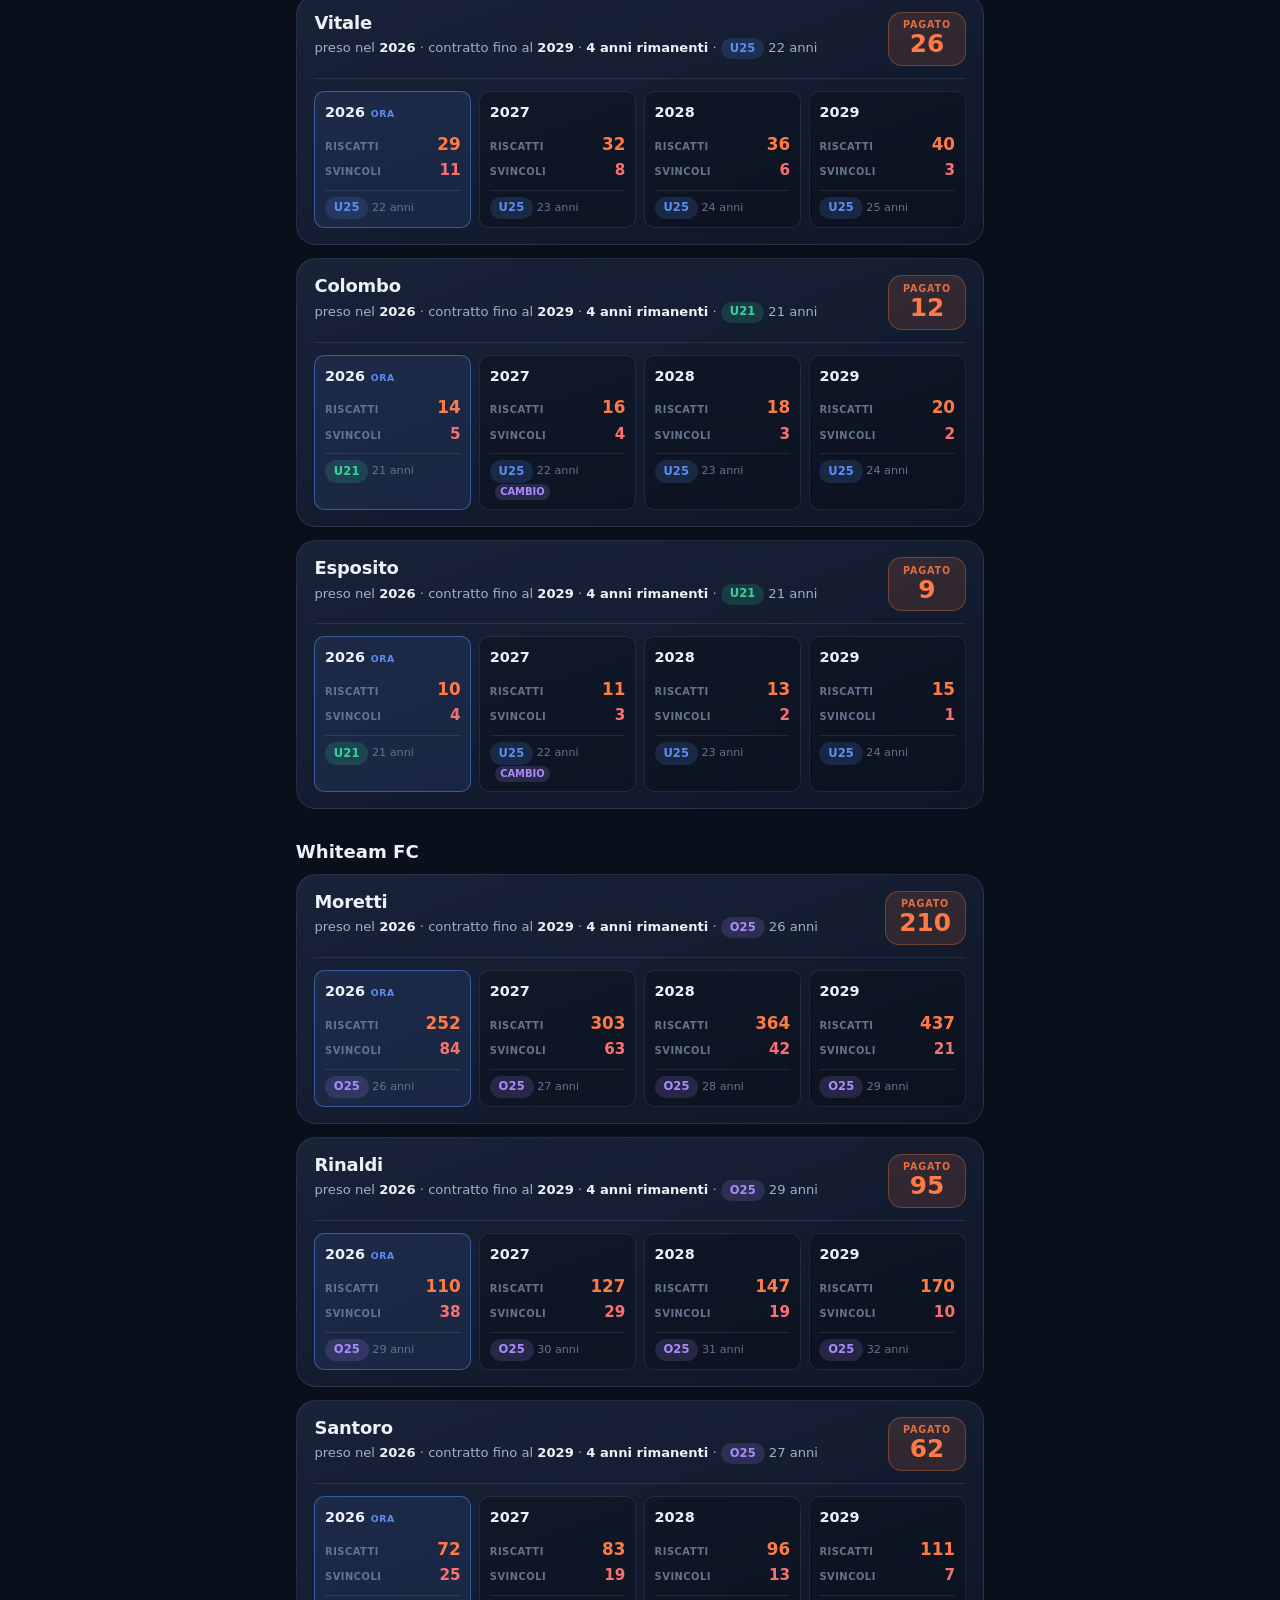
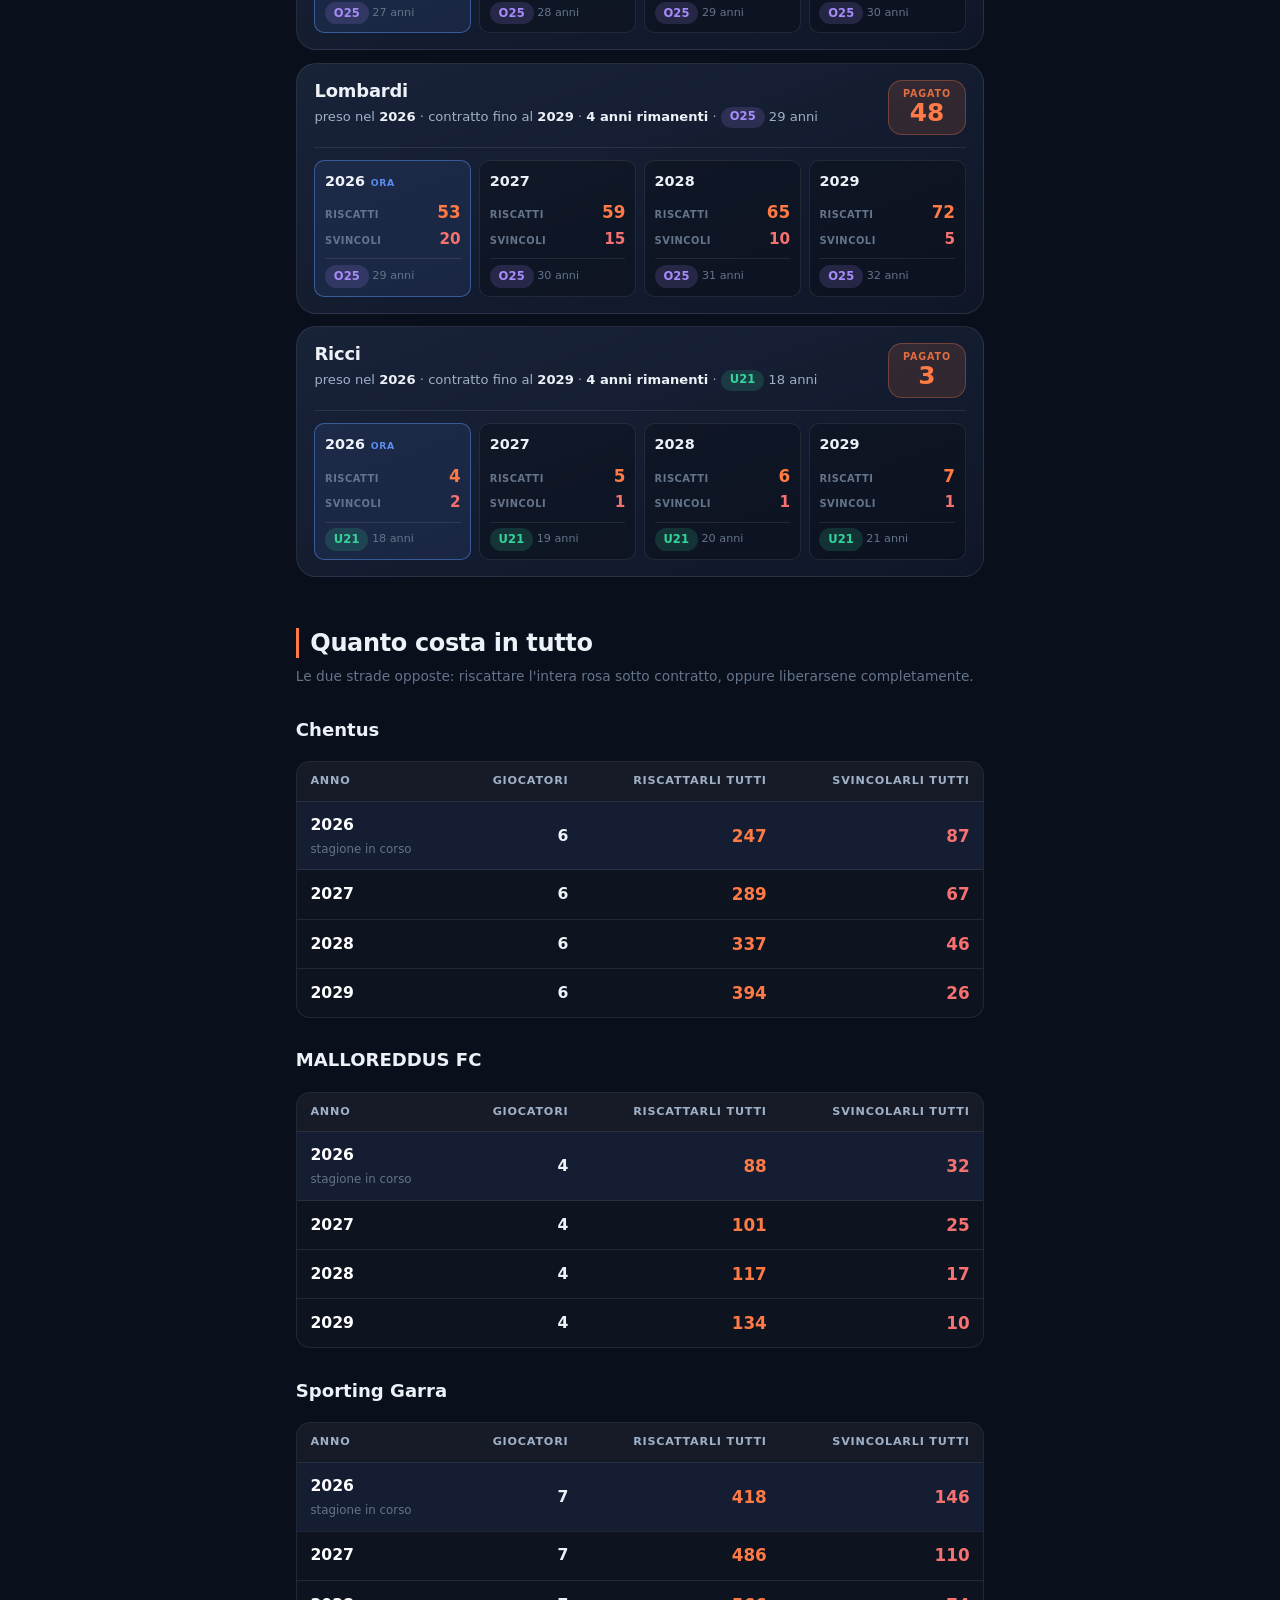
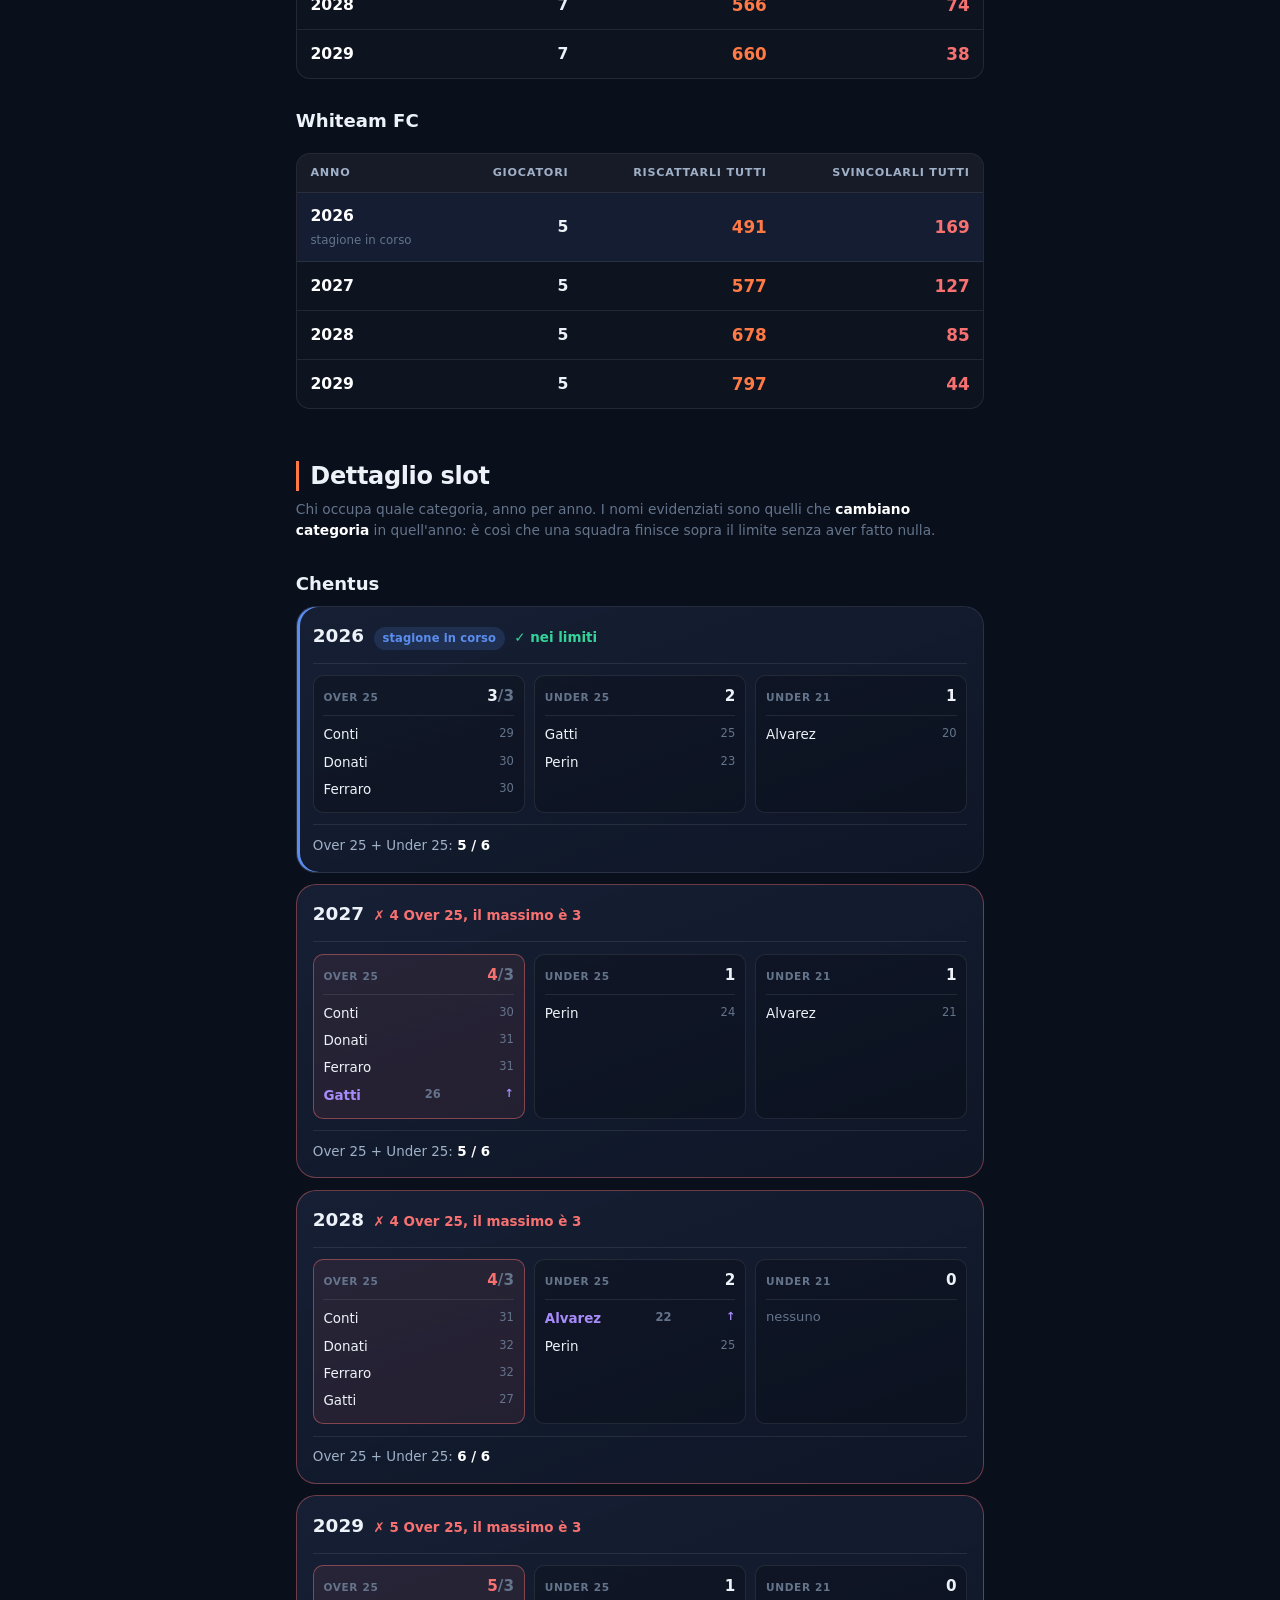
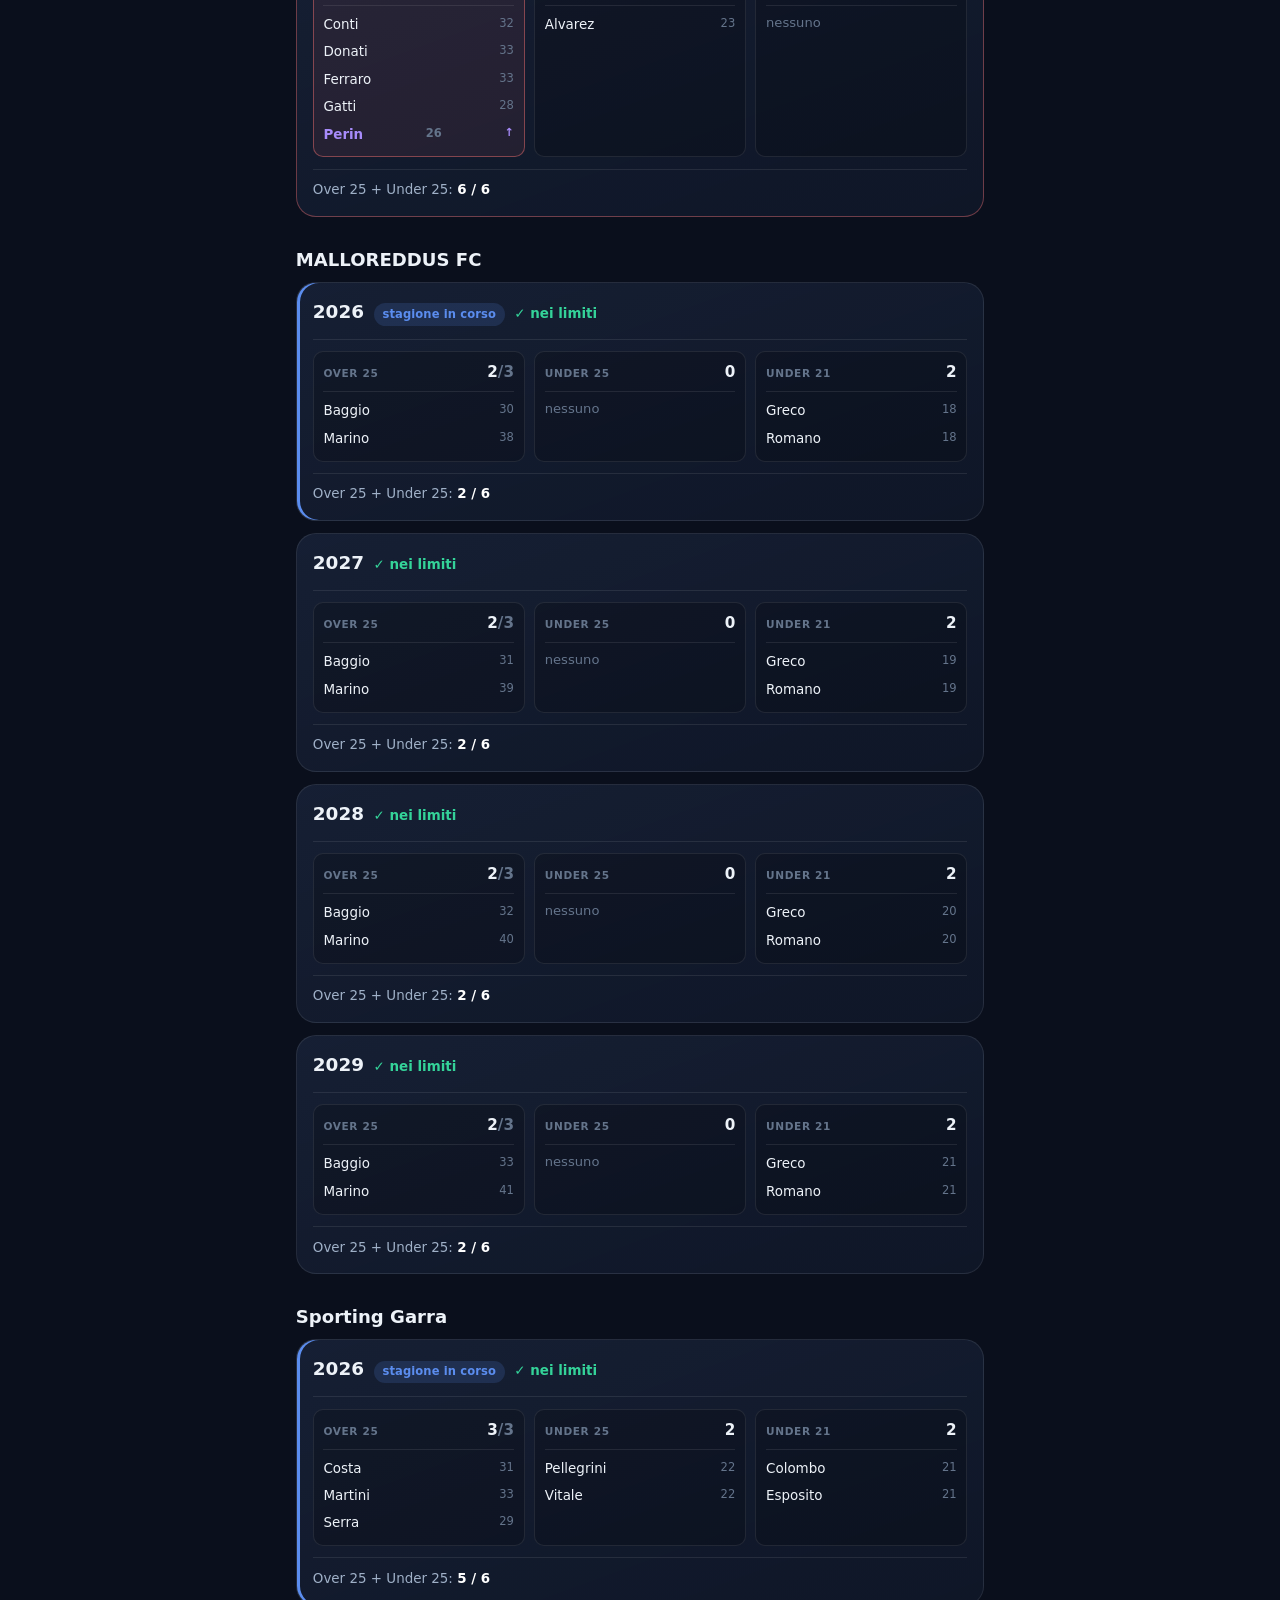
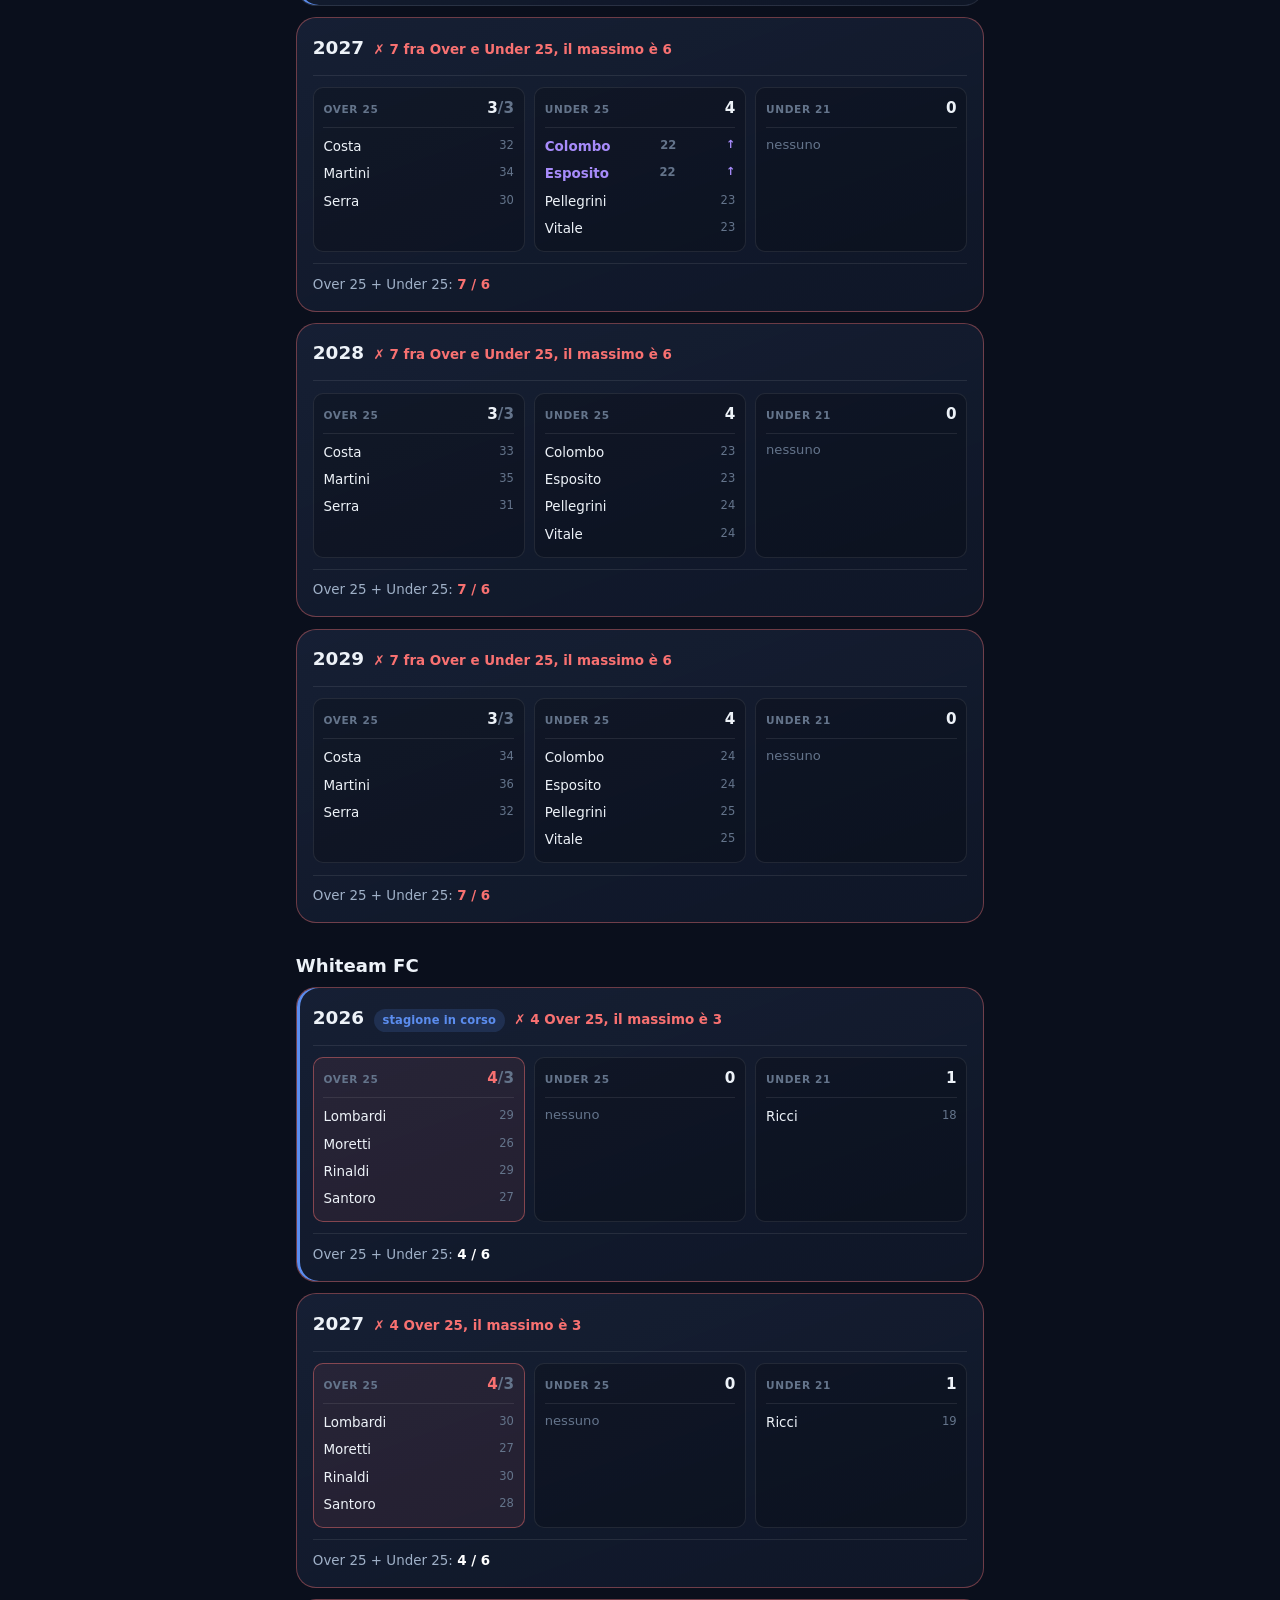
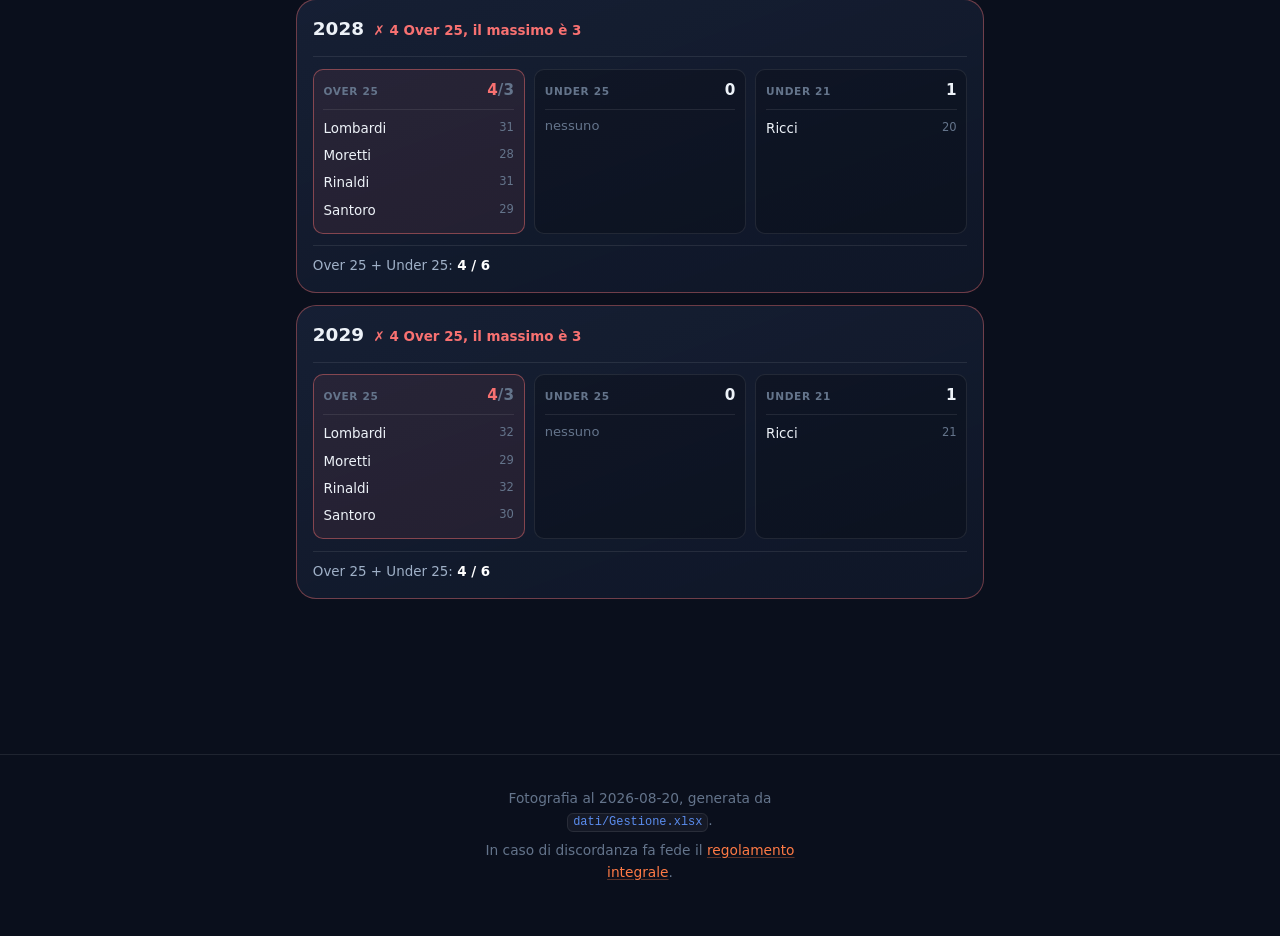
==== commit d78cf4e8: "Contratti: il filtro dell'anno nasconde anche le stagioni precedenti Il selettore evidenziava soltan" ====
--- a/contratti.html
+++ b/contratti.html
@@ -35,8 +35,9 @@
       <select id="squadra-select" class="select"></select>
     </div>
     <div class="filtro">
-      <label class="sim-label" for="anno-select">Stagione in corso</label>
+      <label class="sim-label" for="anno-select">Dalla stagione</label>
       <select id="anno-select" class="select"></select>
+      <p class="filtro-nota">Le stagioni precedenti non vengono mostrate</p>
     </div>
   </div>
 
@@ -44,7 +45,7 @@
 
   <!-- 1. Il check anno per anno, prima di ogni altra cosa -->
   <section id="sezione-riepilogo">
-    <h2>Slot, anno per anno</h2>
+    <h2>Slot, dalla stagione scelta in poi</h2>
     <p class="nota-tabella">
       Puoi tenere al massimo <strong>3 Over 25</strong> e <strong>6 sommando
       Over e Under 25</strong>. Gli <strong>Under 21</strong> non occupano
--- a/css/style.css
+++ b/css/style.css
@@ -135,12 +135,14 @@
 }
 
 .nav-brand {
-  font-weight: 800;
-  font-size: 0.98rem;
-  letter-spacing: -0.01em;
+  font-weight: 850;
+  font-size: clamp(1.15rem, 1rem + 0.7vw, 1.5rem);
+  letter-spacing: -0.025em;
   text-decoration: none;
   white-space: nowrap;
-  background: var(--gradient);
+  padding-right: 0.5rem;
+  /* Sfumatura arancio → blu: è l'identità del sito, non un dettaglio */
+  background: linear-gradient(100deg, var(--orange) 0%, var(--orange-2) 35%, var(--blue) 100%);
   -webkit-background-clip: text;
   background-clip: text;
   color: transparent;
@@ -434,11 +436,130 @@
    7. Simulatore
    ==================================================================== */
 
-.sim-input-row {
-  display: flex;
-  align-items: flex-end;
-  gap: 1rem;
+.sim-card { margin-top: 0; }
+
+/* Campo e pulsante sulla stessa riga: il pulsante serve soprattutto a
+   chiudere la tastiera sul telefono. */
+.sim-riga {
+  display: flex;
+  gap: 0.6rem;
+  align-items: stretch;
+}
+.sim-riga input[type="number"] { flex: 1 1 auto; width: auto; min-width: 0; }
+
+.btn-calcola {
+  flex: 0 0 auto;
+  font-family: var(--f);
+  font-size: 1rem;
+  font-weight: 750;
+  padding: 0 1.4rem;
+  border: none;
+  border-radius: var(--r);
+  background: var(--gradient);
+  color: #10131c;
+  cursor: pointer;
+  transition: filter 0.15s, transform 0.1s;
+}
+.btn-calcola:hover { filter: brightness(1.1); }
+.btn-calcola:active { transform: translateY(1px); }
+
+.sim-preset {
+  display: flex;
+  align-items: center;
+  gap: 0.7rem;
   flex-wrap: wrap;
+  margin-top: 0.9rem;
+}
+.sim-preset-etichetta {
+  font-size: 0.68rem;
+  text-transform: uppercase;
+  letter-spacing: 0.08em;
+  font-weight: 800;
+  color: var(--text-3);
+}
+
+/* --- Schede degli anni --- */
+
+.anni-griglia {
+  display: grid;
+  grid-template-columns: repeat(auto-fit, minmax(15rem, 1fr));
+  gap: 0.8rem;
+  margin: 1.2rem 0;
+}
+
+.anno-card {
+  background: linear-gradient(160deg, rgba(31, 43, 68, 0.72), rgba(16, 24, 42, 0.88));
+  border: 1px solid var(--line);
+  border-radius: var(--r-l);
+  padding: 1rem 1.1rem;
+  display: flex;
+  flex-direction: column;
+}
+
+.anno-card-testa {
+  display: flex;
+  align-items: baseline;
+  gap: 0.5rem;
+  flex-wrap: wrap;
+  padding-bottom: 0.7rem;
+  border-bottom: 1px solid var(--line);
+}
+.anno-card-num {
+  font-size: 1.1rem;
+  font-weight: 850;
+  letter-spacing: -0.01em;
+}
+.anno-card-quando { font-size: 0.78rem; color: var(--text-3); }
+
+/* Le due alternative: tre colonne fisse, così i numeri restano incolonnati
+   fra loro e da una scheda all'altra. */
+.scelte { margin: 0.8rem 0; }
+
+.scelta {
+  display: grid;
+  grid-template-columns: 1fr auto 4.5rem;
+  align-items: baseline;
+  gap: 0.5rem;
+  padding: 0.35rem 0;
+}
+.scelta + .scelta { border-top: 1px dashed var(--line); }
+
+.scelta-etichetta {
+  font-size: 0.78rem;
+  font-weight: 650;
+  color: var(--text-2);
+}
+.scelta-num {
+  font-size: 1.5rem;
+  font-weight: 850;
+  font-variant-numeric: tabular-nums;
+  text-align: right;
+  line-height: 1.1;
+}
+.scelta-unita {
+  font-size: 0.68rem;
+  text-transform: uppercase;
+  letter-spacing: 0.05em;
+  font-weight: 700;
+  color: var(--text-3);
+}
+.scelta-tieni .scelta-num { color: var(--orange); }
+.scelta-molli .scelta-num { color: var(--ko); }
+
+.anno-card-spiega {
+  font-size: 0.87rem;
+  line-height: 1.55;
+  color: var(--text-2);
+  margin: 0;
+}
+.anno-card-spiega strong { color: var(--text); }
+
+.anno-card-nota {
+  font-size: 0.7rem;
+  color: var(--text-3);
+  margin: 0.6rem 0 0;
+  padding-top: 0.5rem;
+  border-top: 1px solid var(--line);
 }
 
 .sim-label {
@@ -617,6 +738,12 @@
 }
 .filtro { flex: 1 1 11rem; }
 .filtro-largo { flex: 2 1 14rem; }
+.filtro-nota {
+  font-size: 0.72rem;
+  color: var(--text-3);
+  margin: 0.3rem 0 0;
+  line-height: 1.4;
+}
 
 .select {
   font-family: var(--f);
@@ -826,28 +953,113 @@
 }
 .g-eta { white-space: nowrap; }
 
-/* --- Chip dei nomi nel dettaglio slot --- */
-
-.cella-chip { line-height: 2; }
-.cella-chip .vuoto { color: var(--text-3); }
-.ko-bordo { box-shadow: inset 3px 0 0 var(--ko); }
-
-.chip {
-  display: inline-block;
-  padding: 0.1rem 0.55rem;
-  margin: 0 0.25rem 0.25rem 0;
-  border-radius: 999px;
-  background: var(--elevated);
+/* --- Dettaglio slot: una scheda per anno, nomi in colonna --- */
+
+.slot-anno {
+  background: linear-gradient(160deg, rgba(31, 43, 68, 0.6), rgba(16, 24, 42, 0.8));
   border: 1px solid var(--line);
-  font-size: 0.78rem;
-  white-space: nowrap;
-}
-.chip-cambio {
-  border-color: rgba(167, 139, 250, 0.5);
-  background: rgba(167, 139, 250, 0.14);
+  border-radius: var(--r-l);
+  padding: 0.9rem 1rem;
+  margin-bottom: 0.7rem;
+}
+.slot-anno-ko { border-color: rgba(248, 113, 113, 0.4); }
+.slot-anno-ora { box-shadow: inset 3px 0 0 var(--blue); }
+
+.slot-anno-testa {
+  display: flex;
+  align-items: baseline;
+  gap: 0.6rem;
+  flex-wrap: wrap;
+  padding-bottom: 0.7rem;
+  margin-bottom: 0.7rem;
+  border-bottom: 1px solid var(--line);
+}
+.slot-anno-num {
+  font-size: 1.15rem;
+  font-weight: 850;
+  font-variant-numeric: tabular-nums;
+}
+.slot-anno-ko-testo { color: var(--ko); font-size: 0.84rem; font-weight: 650; }
+.slot-anno-ok-testo { color: var(--ok); font-size: 0.84rem; font-weight: 650; }
+
+.slot-colonne {
+  display: grid;
+  grid-template-columns: repeat(3, 1fr);
+  gap: 0.6rem;
+}
+
+.slot-col {
+  background: rgba(0, 0, 0, 0.2);
+  border: 1px solid var(--line);
+  border-radius: var(--r-s);
+  padding: 0.5rem 0.6rem;
+  min-width: 0;
+}
+.slot-col-ko {
+  border-color: rgba(248, 113, 113, 0.45);
+  background: rgba(248, 113, 113, 0.08);
+}
+
+.slot-col-testa {
+  display: flex;
+  align-items: baseline;
+  justify-content: space-between;
+  gap: 0.4rem;
+  padding-bottom: 0.35rem;
+  margin-bottom: 0.35rem;
+  border-bottom: 1px solid var(--line);
+}
+.slot-col-nome {
+  font-size: 0.66rem;
+  text-transform: uppercase;
+  letter-spacing: 0.06em;
+  font-weight: 800;
+  color: var(--text-3);
+}
+.slot-col-conto {
+  font-weight: 850;
+  font-size: 0.95rem;
+  font-variant-numeric: tabular-nums;
+}
+.slot-col-conto i { font-style: normal; font-weight: 600; color: var(--text-3); }
+.slot-col-ko .slot-col-conto { color: var(--ko); }
+
+/* I nomi impilati: vanno a capo invece di sfondare la colonna */
+.slot-col-elenco { list-style: none; margin: 0; padding: 0; }
+.slot-col-elenco li {
+  display: flex;
+  justify-content: space-between;
+  gap: 0.4rem;
+  font-size: 0.84rem;
+  padding: 0.15rem 0;
+  overflow-wrap: anywhere;
+  margin: 0;
+}
+.slot-col-elenco li span {
+  color: var(--text-3);
+  font-size: 0.72rem;
+  font-variant-numeric: tabular-nums;
+  flex: 0 0 auto;
+}
+.slot-col-elenco li.nome-cambio {
   color: var(--violet);
   font-weight: 650;
 }
+.slot-col-elenco li.nome-cambio::after {
+  content: '↑';
+  color: var(--violet);
+  font-size: 0.7rem;
+}
+.slot-col-vuota { color: var(--text-3); font-size: 0.82rem; margin: 0; }
+
+.slot-anno-ab {
+  font-size: 0.84rem;
+  color: var(--text-2);
+  margin: 0.7rem 0 0;
+  padding-top: 0.6rem;
+  border-top: 1px solid var(--line);
+}
+.slot-anno-ab strong { font-variant-numeric: tabular-nums; }
 
 .cat-cambio {
   display: inline-block;
@@ -1083,8 +1295,8 @@
     min-height: 0;
   }
   .nav-brand {
-    font-size: 0.9rem;
-    padding: 0.55rem 0 0.35rem;
+    font-size: 1.2rem;
+    padding: 0.5rem 0 0.35rem;
   }
   .nav-links {
     margin-left: 0;
@@ -1181,8 +1393,9 @@
   .g-prezzo b { font-size: 1.3rem; }
   .g-anni { grid-template-columns: repeat(2, 1fr); }
 
-  /* I chip del dettaglio slot restano leggibili in verticale */
-  table.schede .cella-chip { line-height: 1.9; text-align: right; }
+  /* Dettaglio slot: le tre categorie una sotto l'altra invece che affiancate */
+  .slot-colonne { grid-template-columns: 1fr; gap: 0.45rem; }
+  .slot-anno { padding: 0.8rem 0.85rem; }
 
   /* Contratti: le celle degli anni tornano leggibili in verticale */
   table.schede tfoot, table.schede tfoot tr, table.schede tfoot td { display: block; width: 100%; }
@@ -1200,11 +1413,21 @@
   .slot-valore { font-size: 1.15rem; }
 
   .toc { padding: 0.9rem 1.1rem; }
-  input[type="number"] { width: 100%; font-size: 1.6rem; }
-  .sim-input-row { flex-direction: column; align-items: stretch; gap: 0.9rem; }
-  .preset { display: grid; grid-template-columns: repeat(5, 1fr); gap: 0.35rem; }
+  input[type="number"] { width: 100%; font-size: 1.5rem; }
+  .btn-calcola { padding: 0 1rem; font-size: 0.95rem; }
+  .sim-preset { gap: 0.5rem; }
+  .sim-preset .preset {
+    display: grid;
+    grid-template-columns: repeat(5, 1fr);
+    gap: 0.35rem;
+    flex: 1 1 100%;
+  }
   .preset button { padding: 0.5rem 0.2rem; }
   .fascia-valore { font-size: 1.35rem; }
+  /* Una scheda per riga: due affiancate su schermo stretto si comprimono */
+  .anni-griglia { grid-template-columns: 1fr; }
+  .scelta { grid-template-columns: 1fr auto 4rem; }
+  .scelta-num { font-size: 1.35rem; }
   footer { margin-top: 3rem; }
 }
 
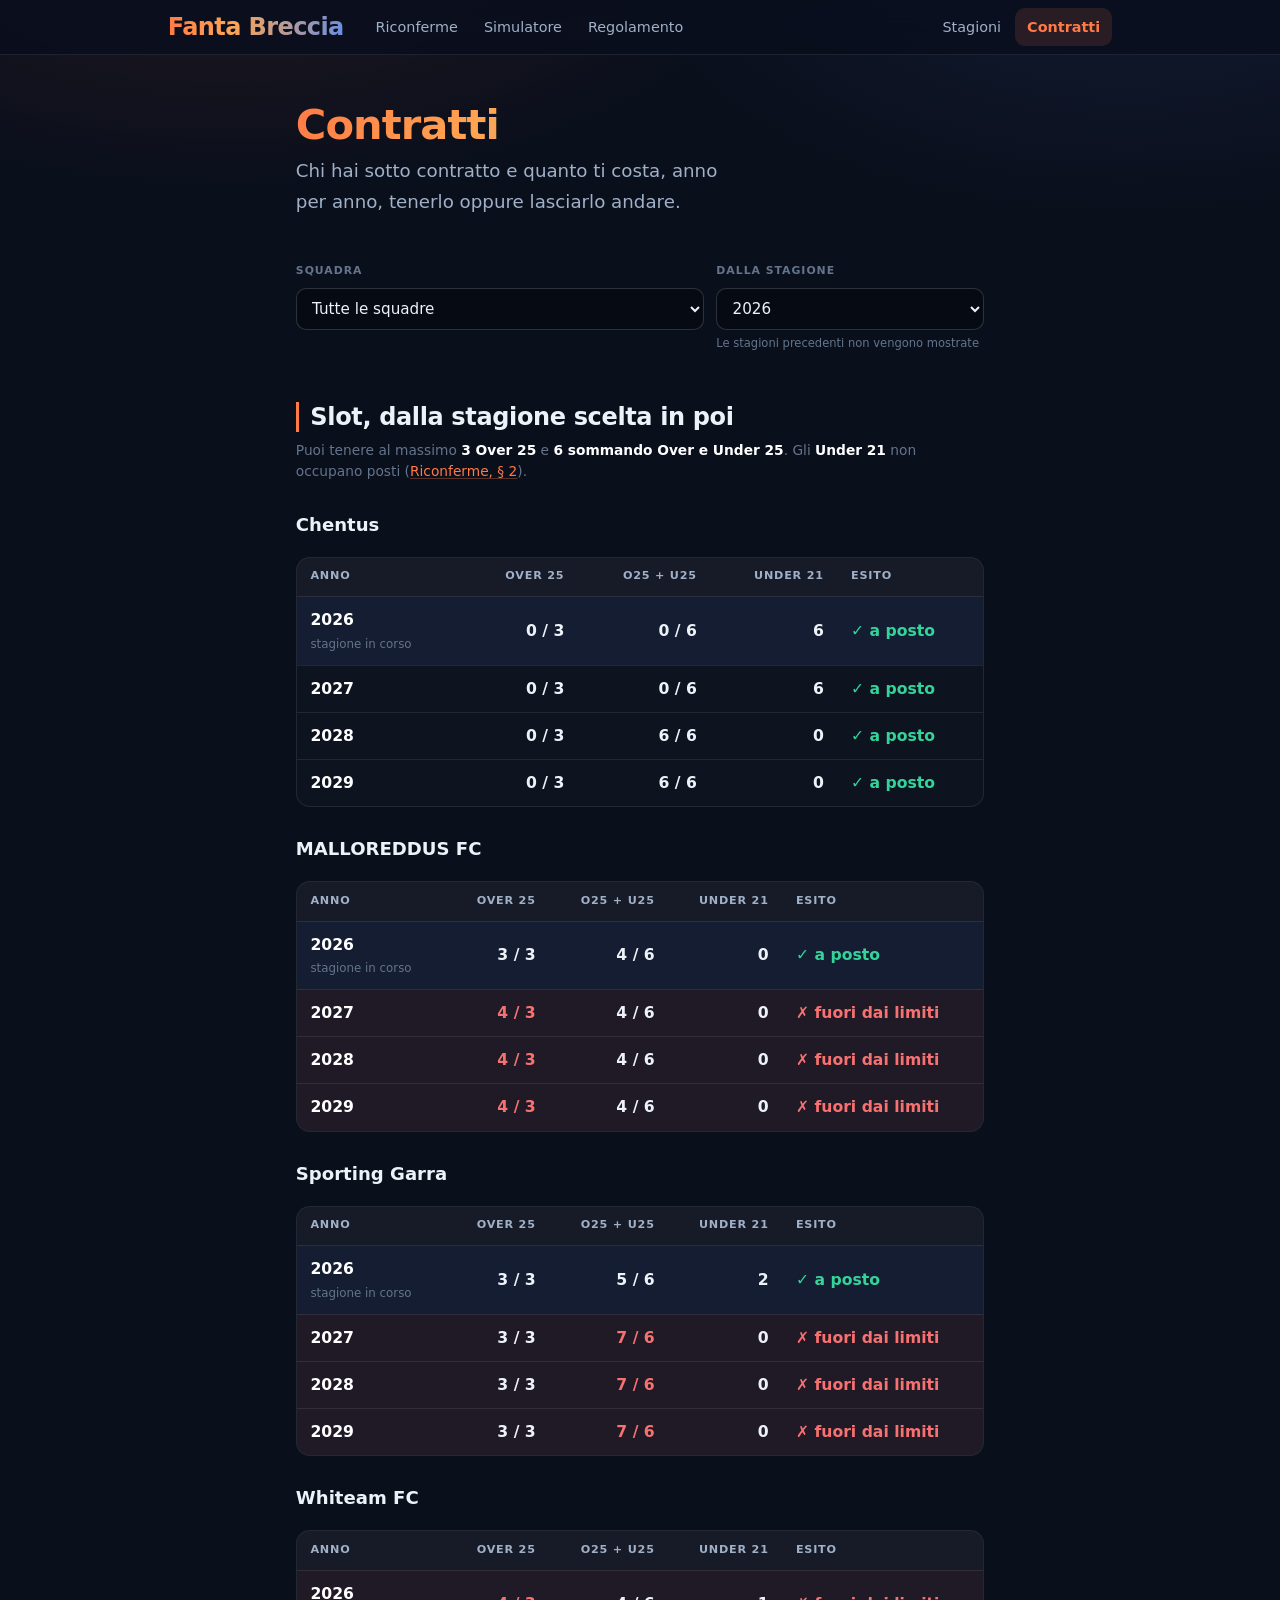
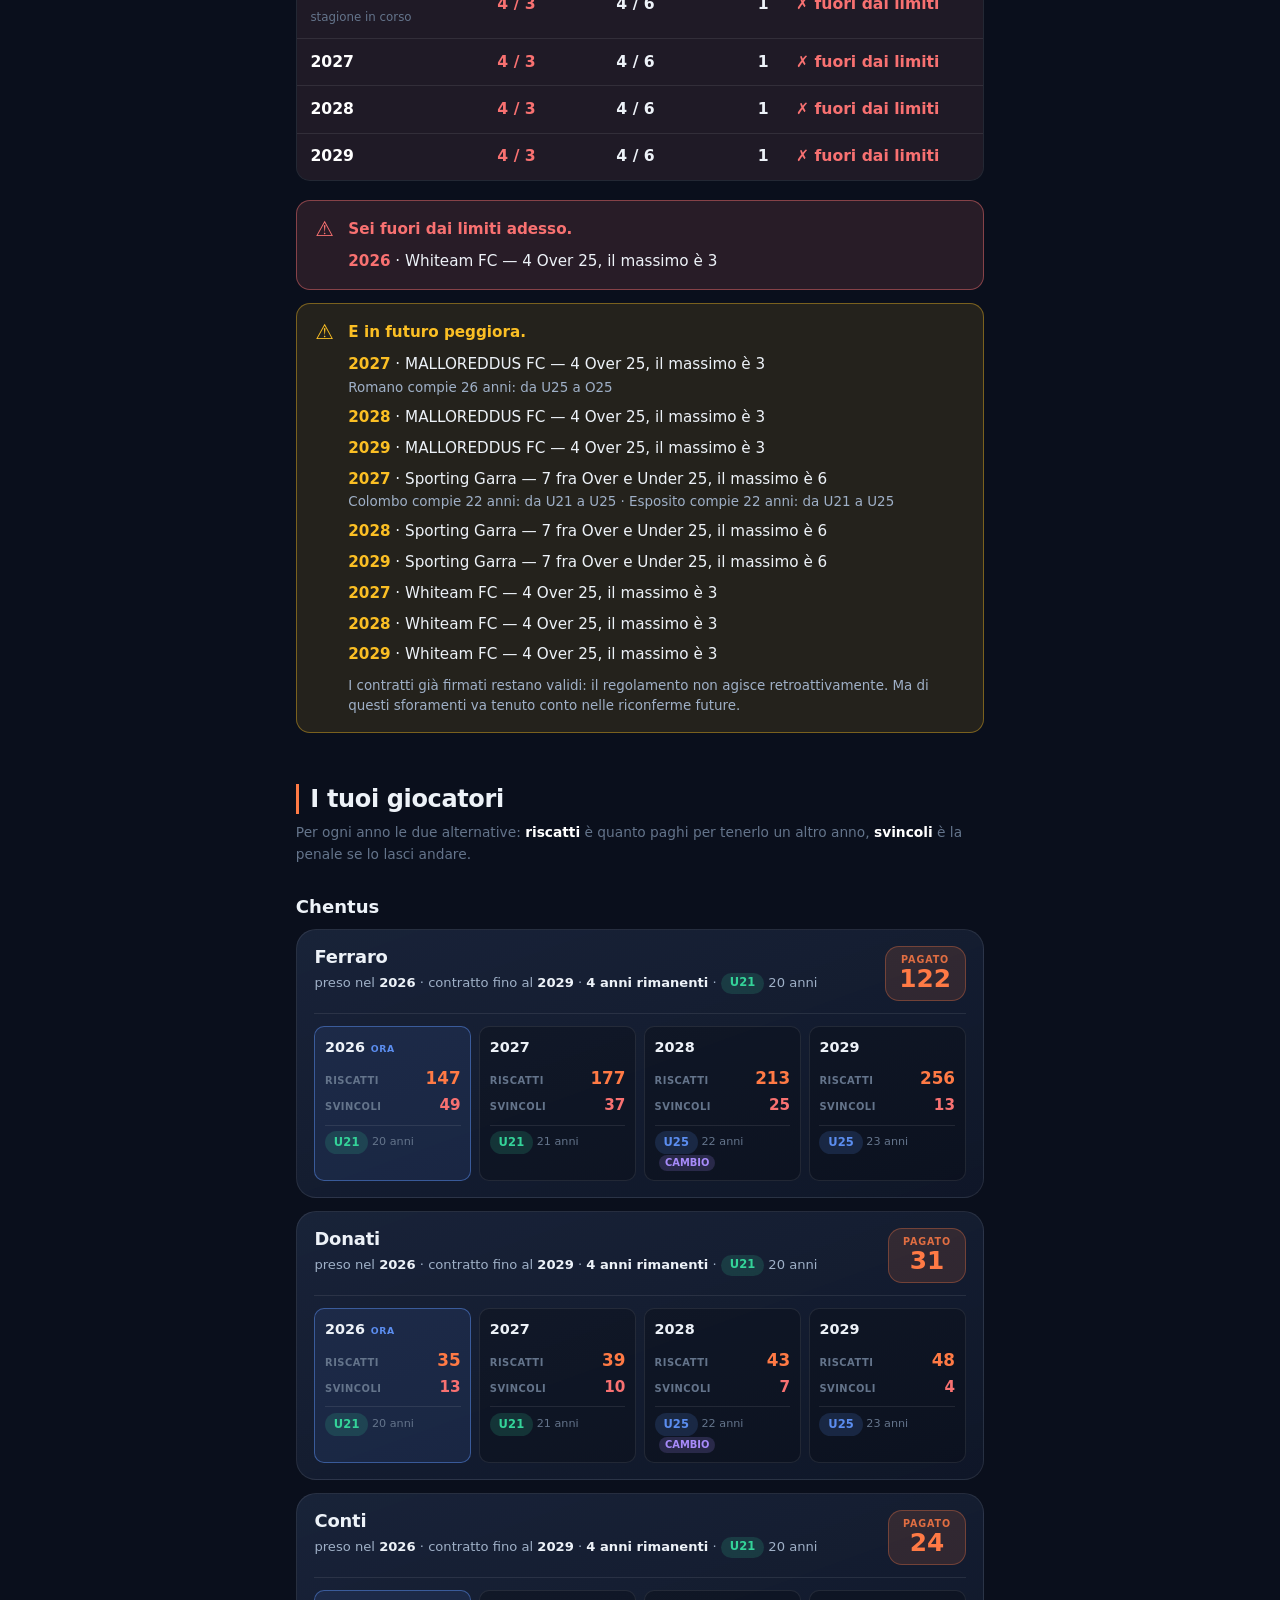
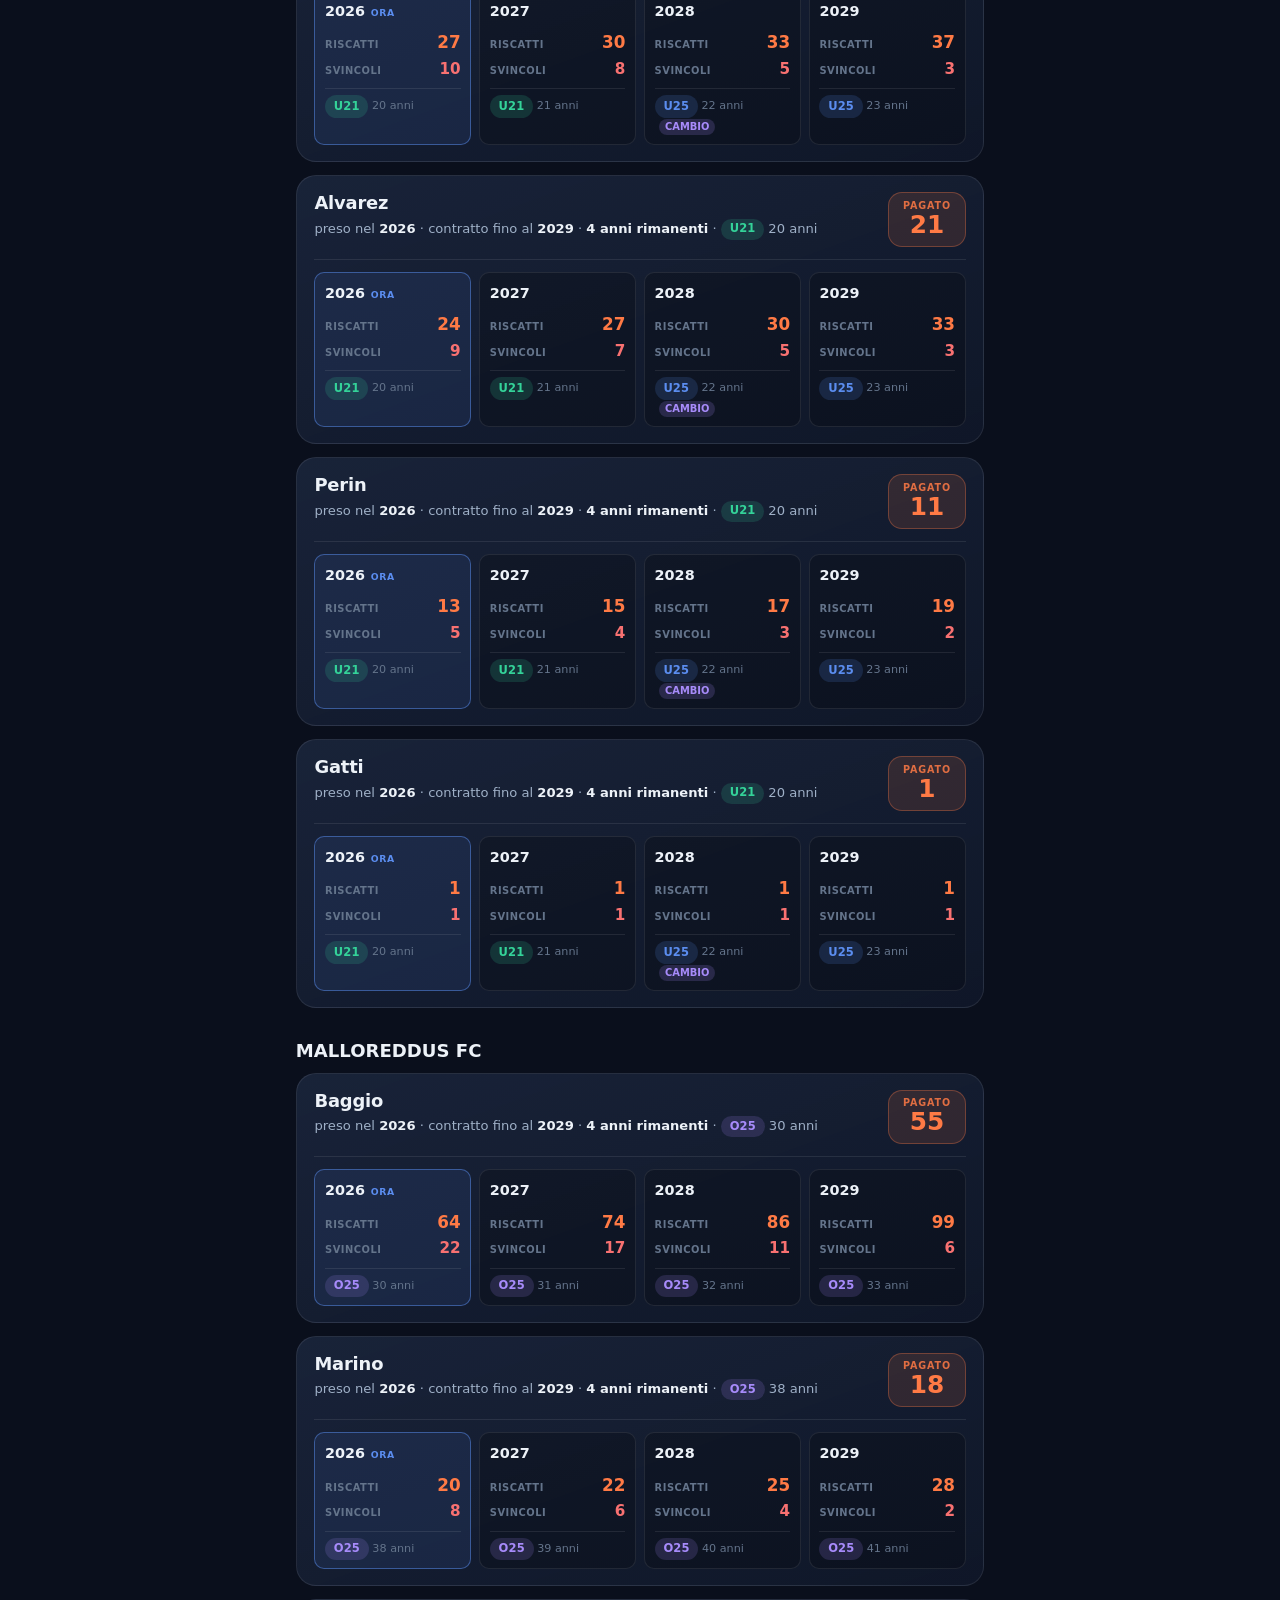
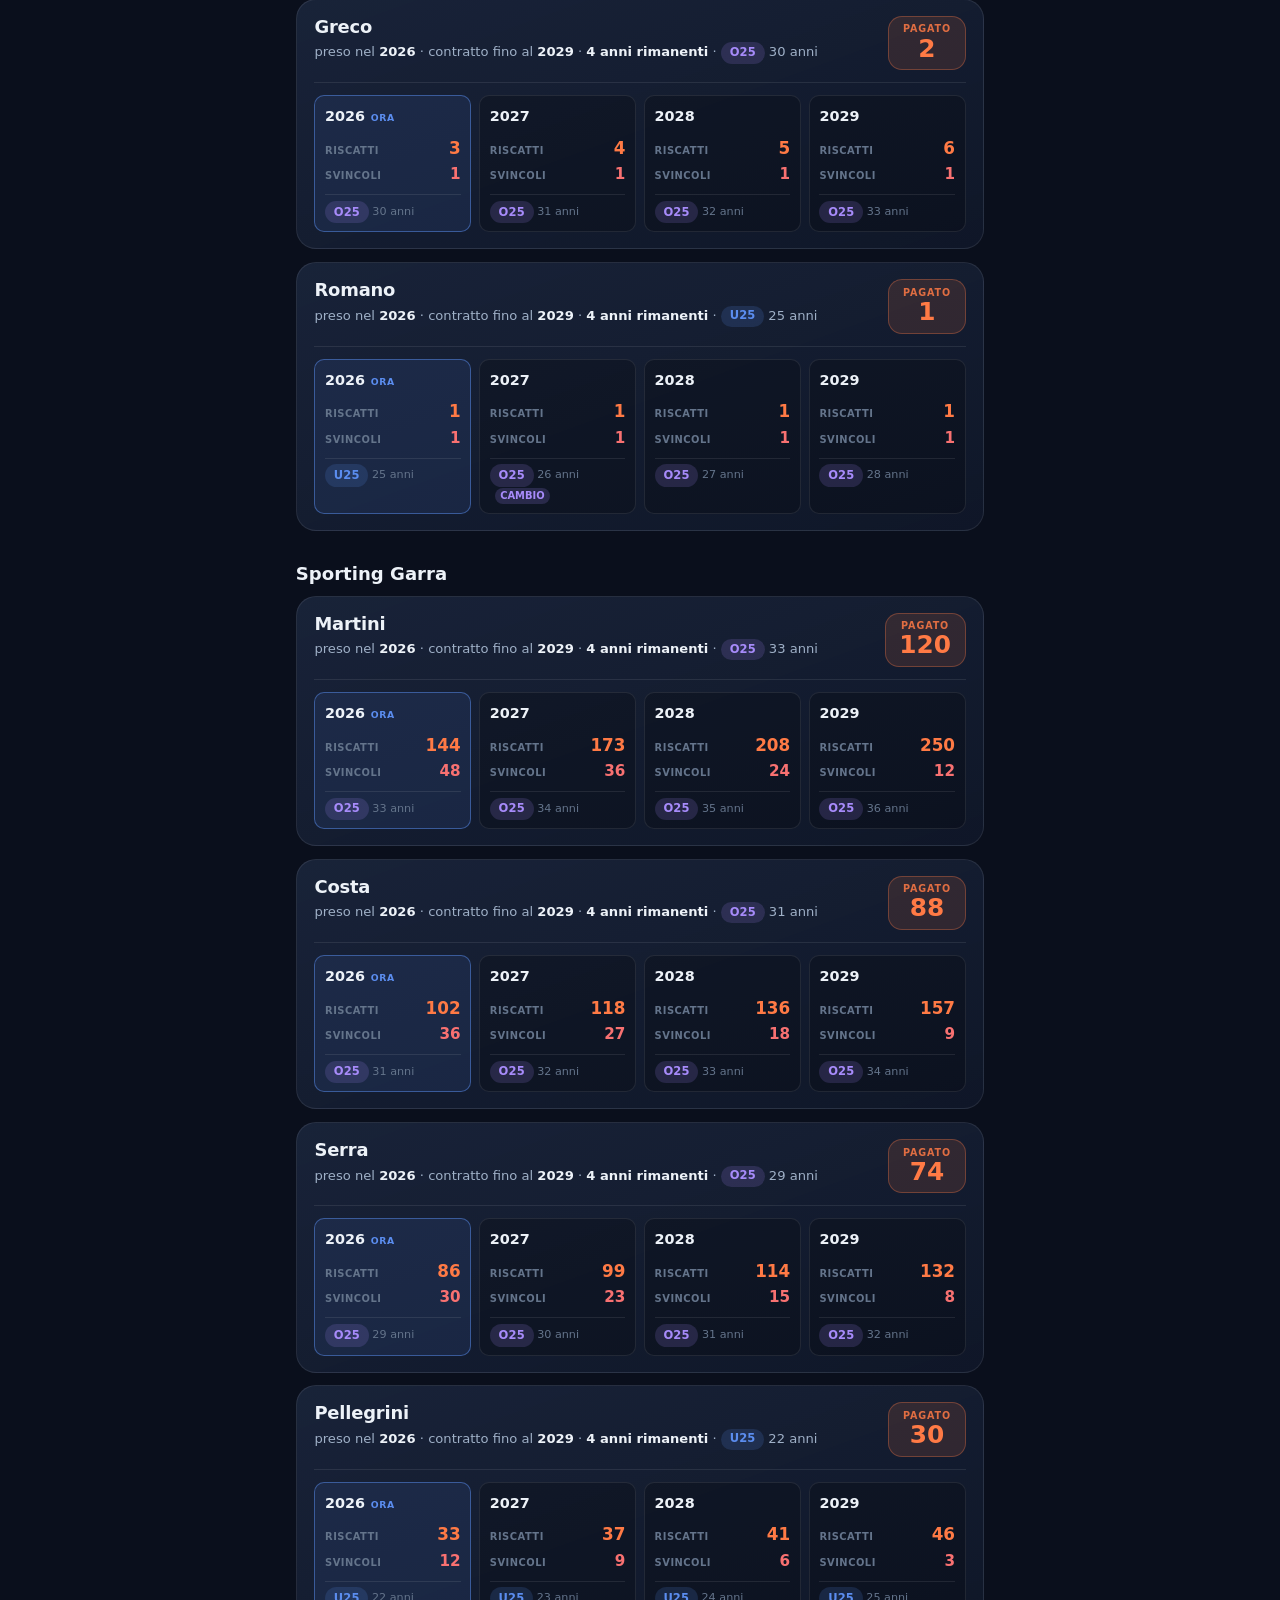
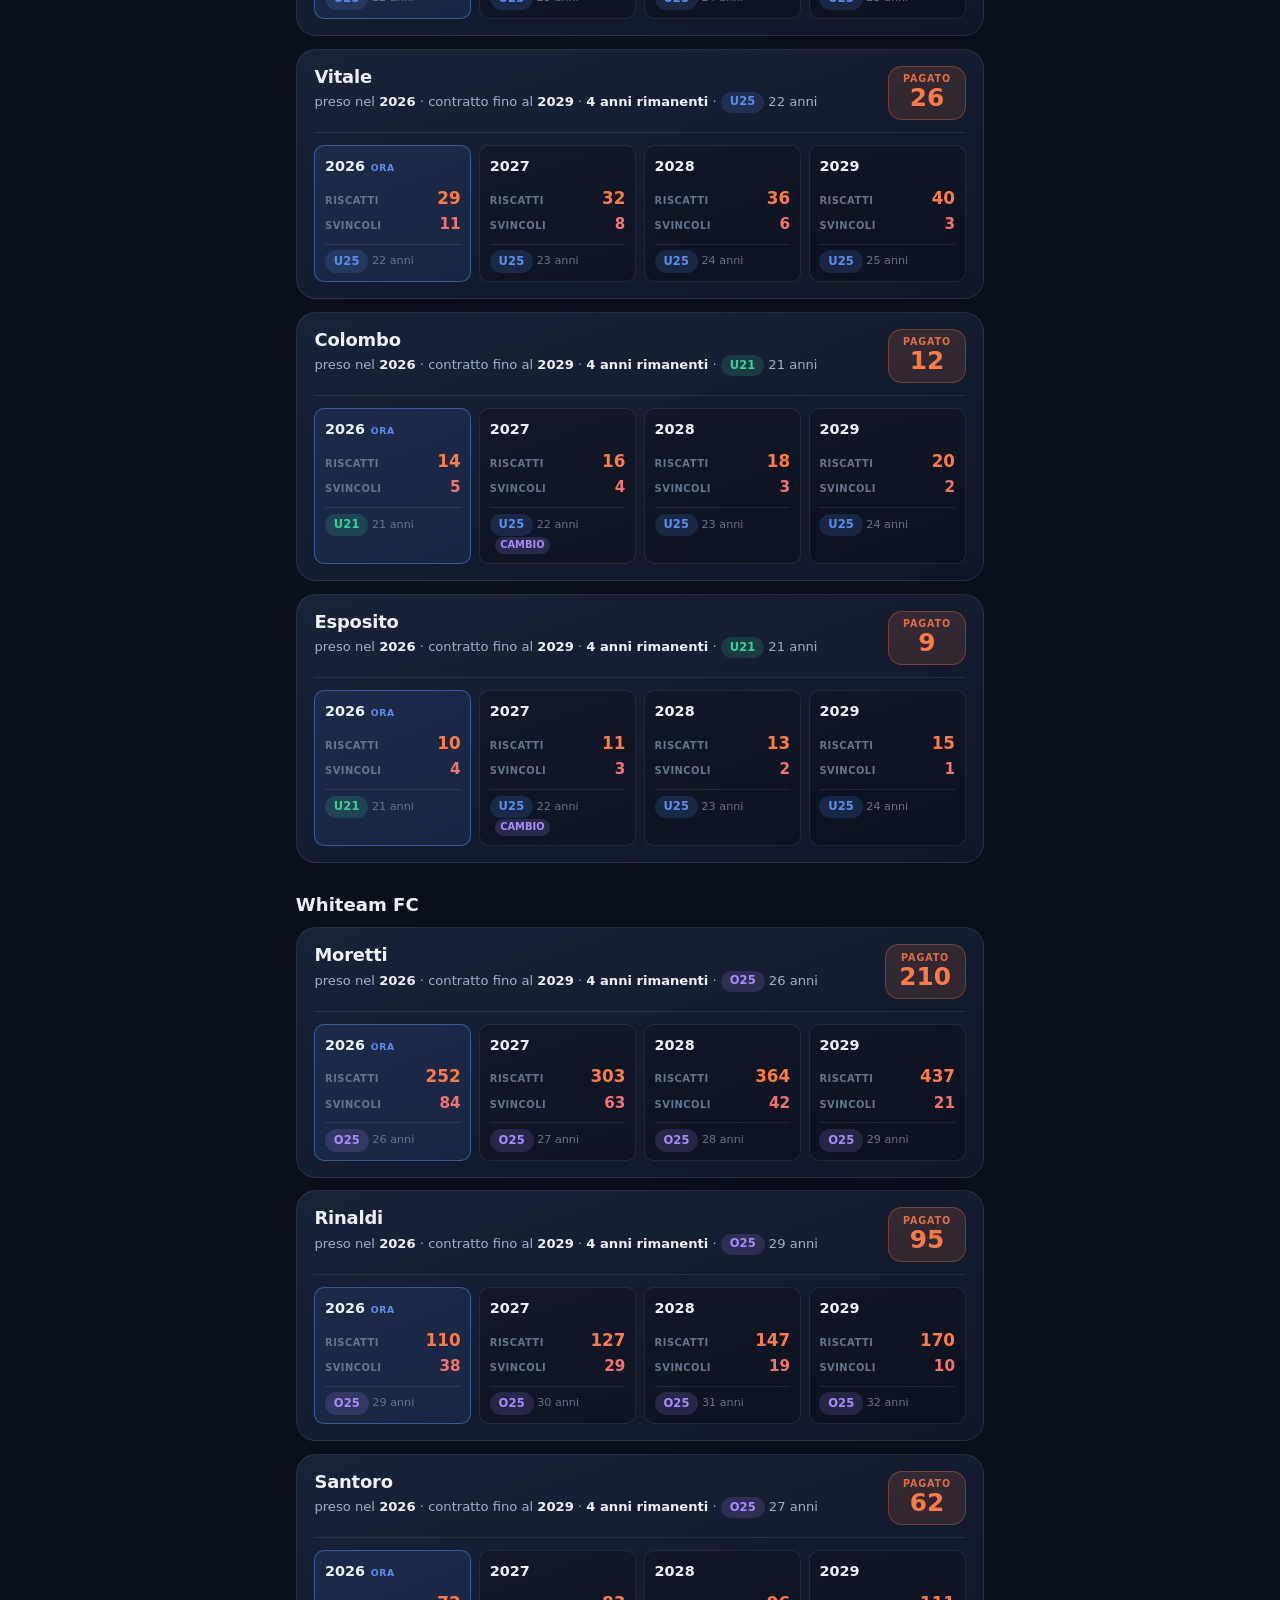
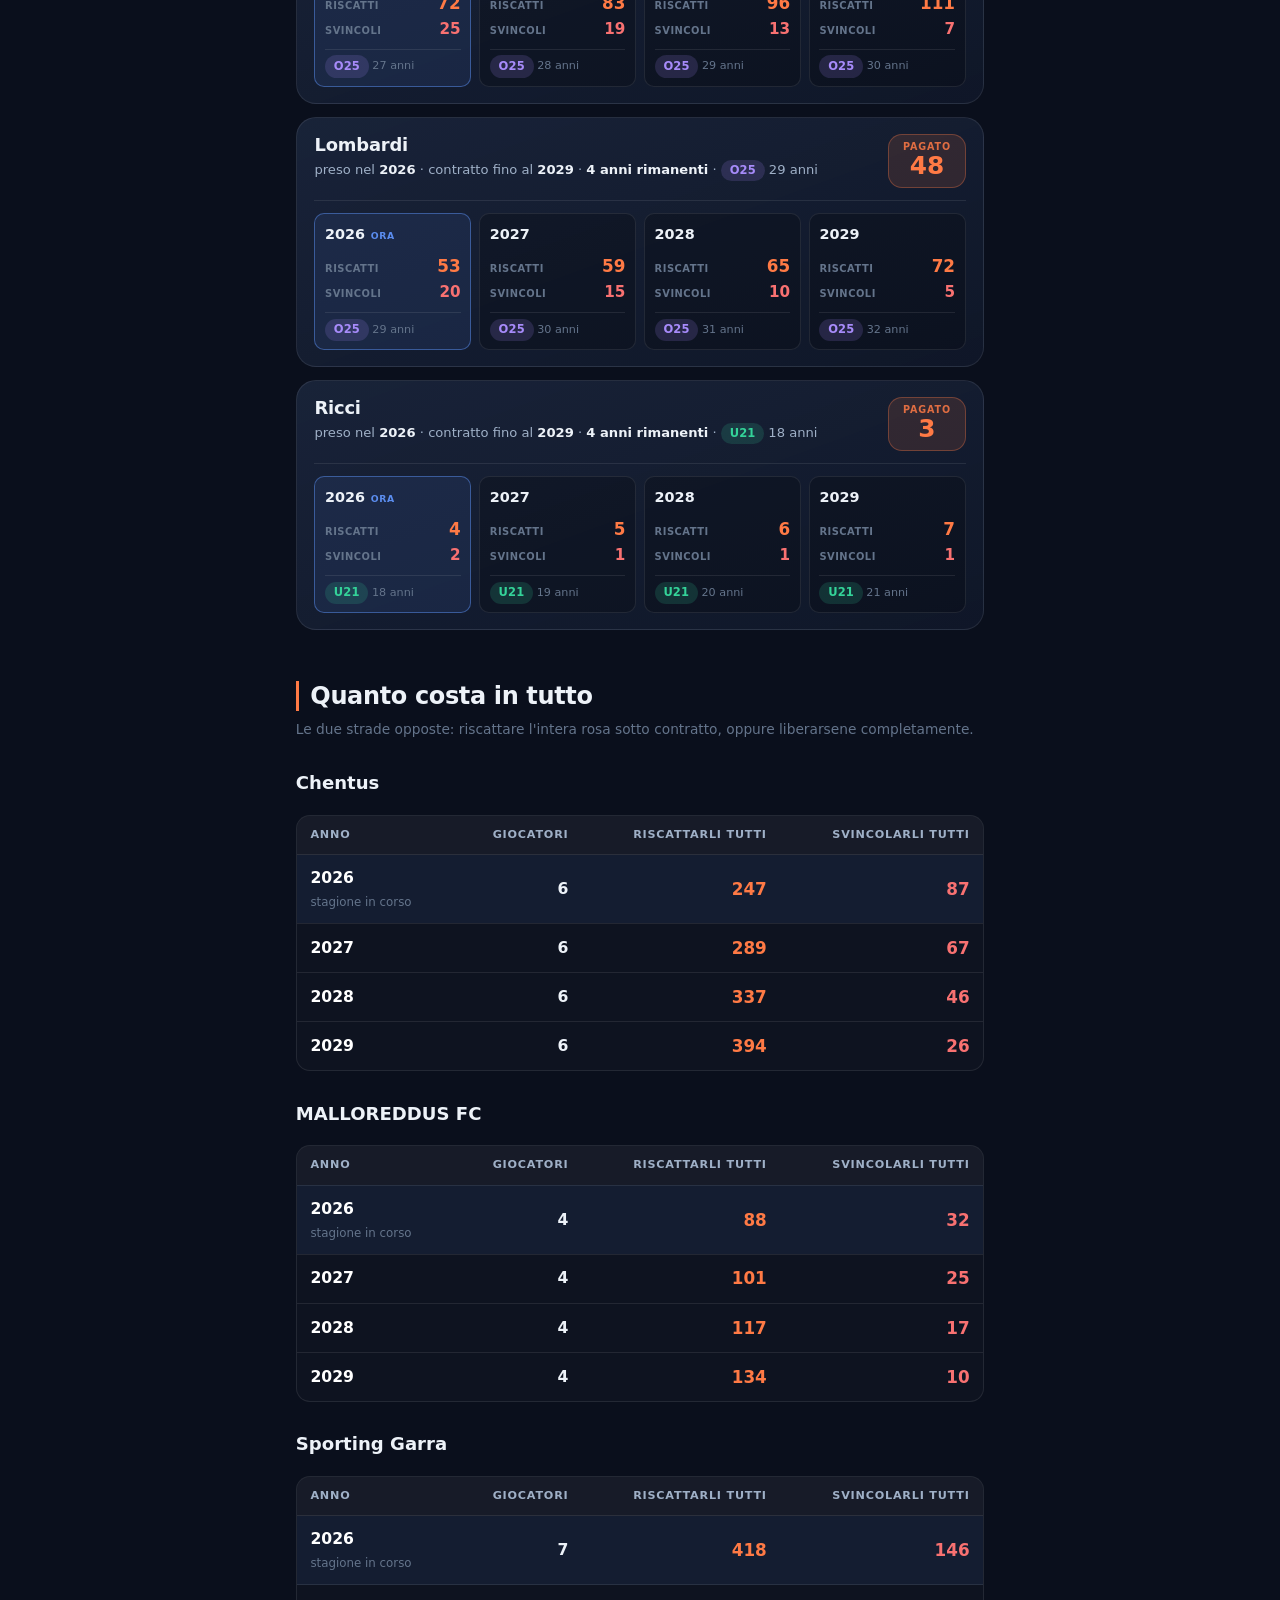
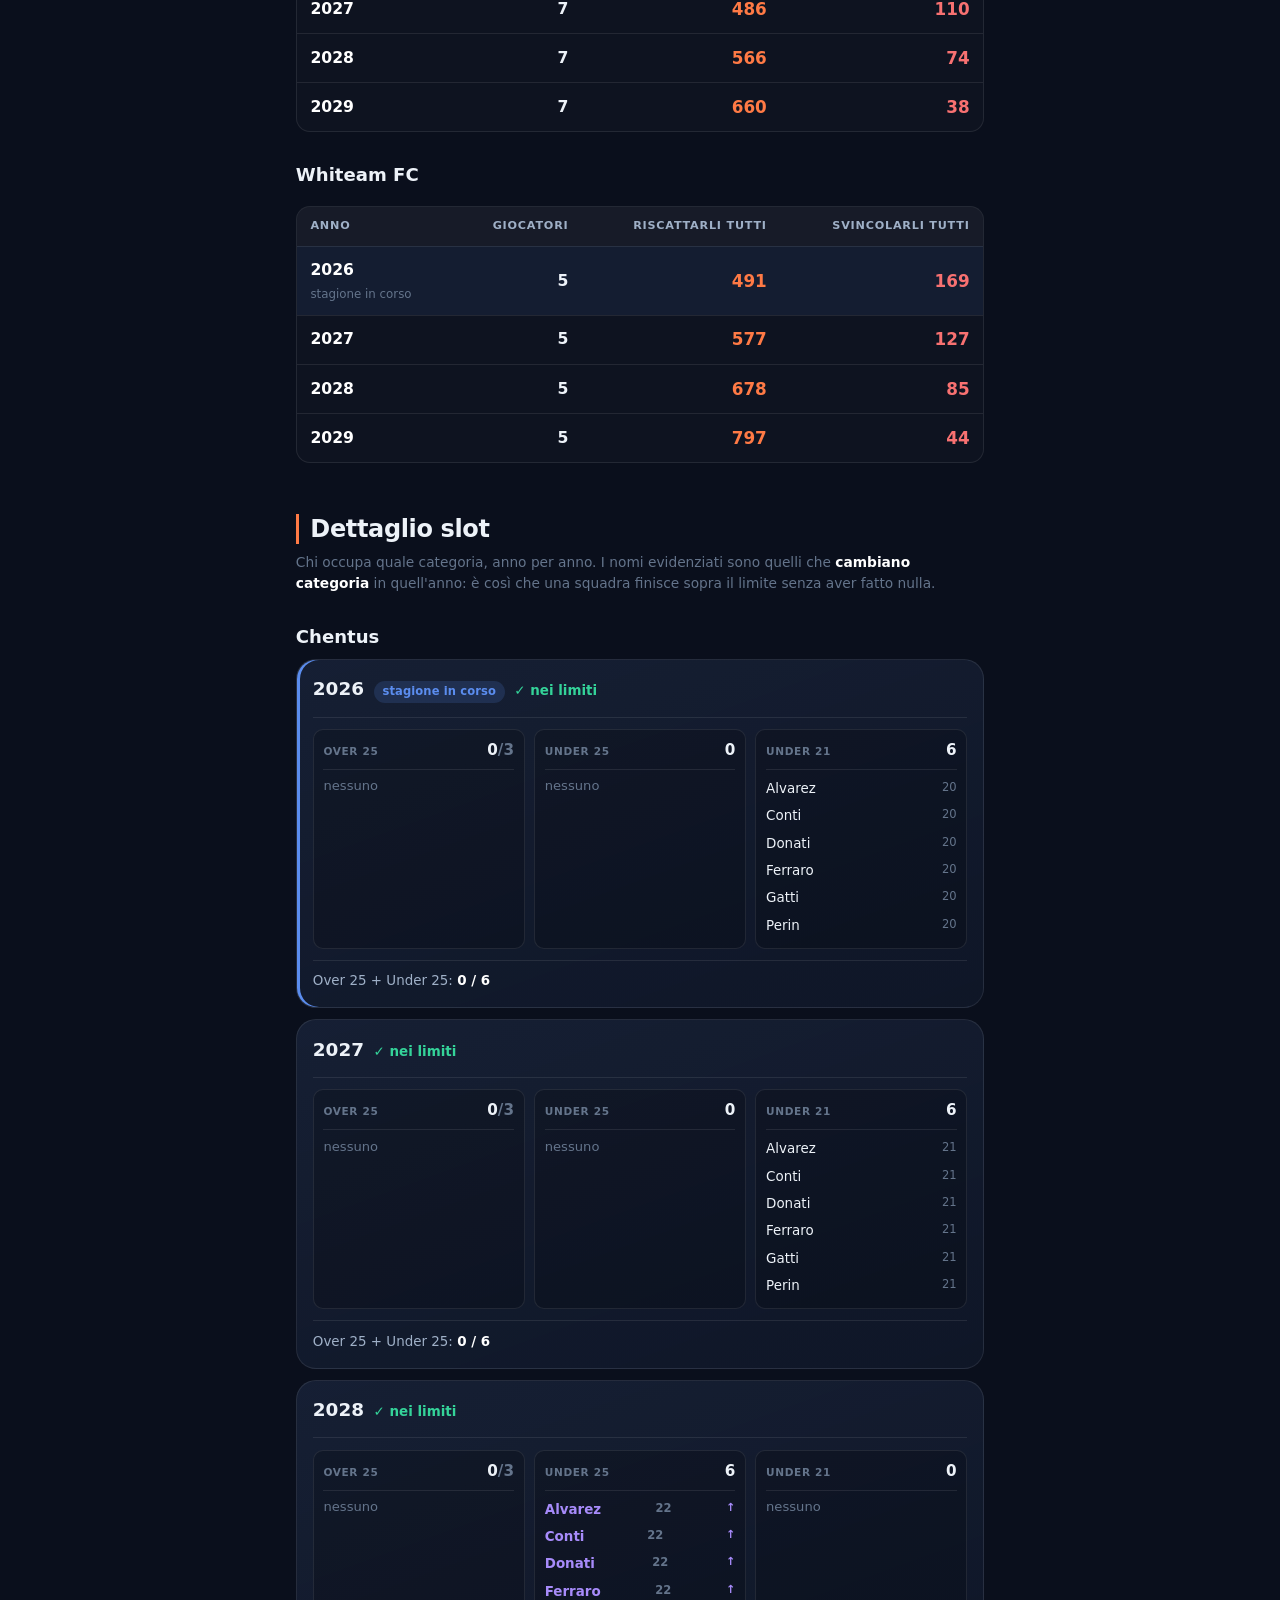
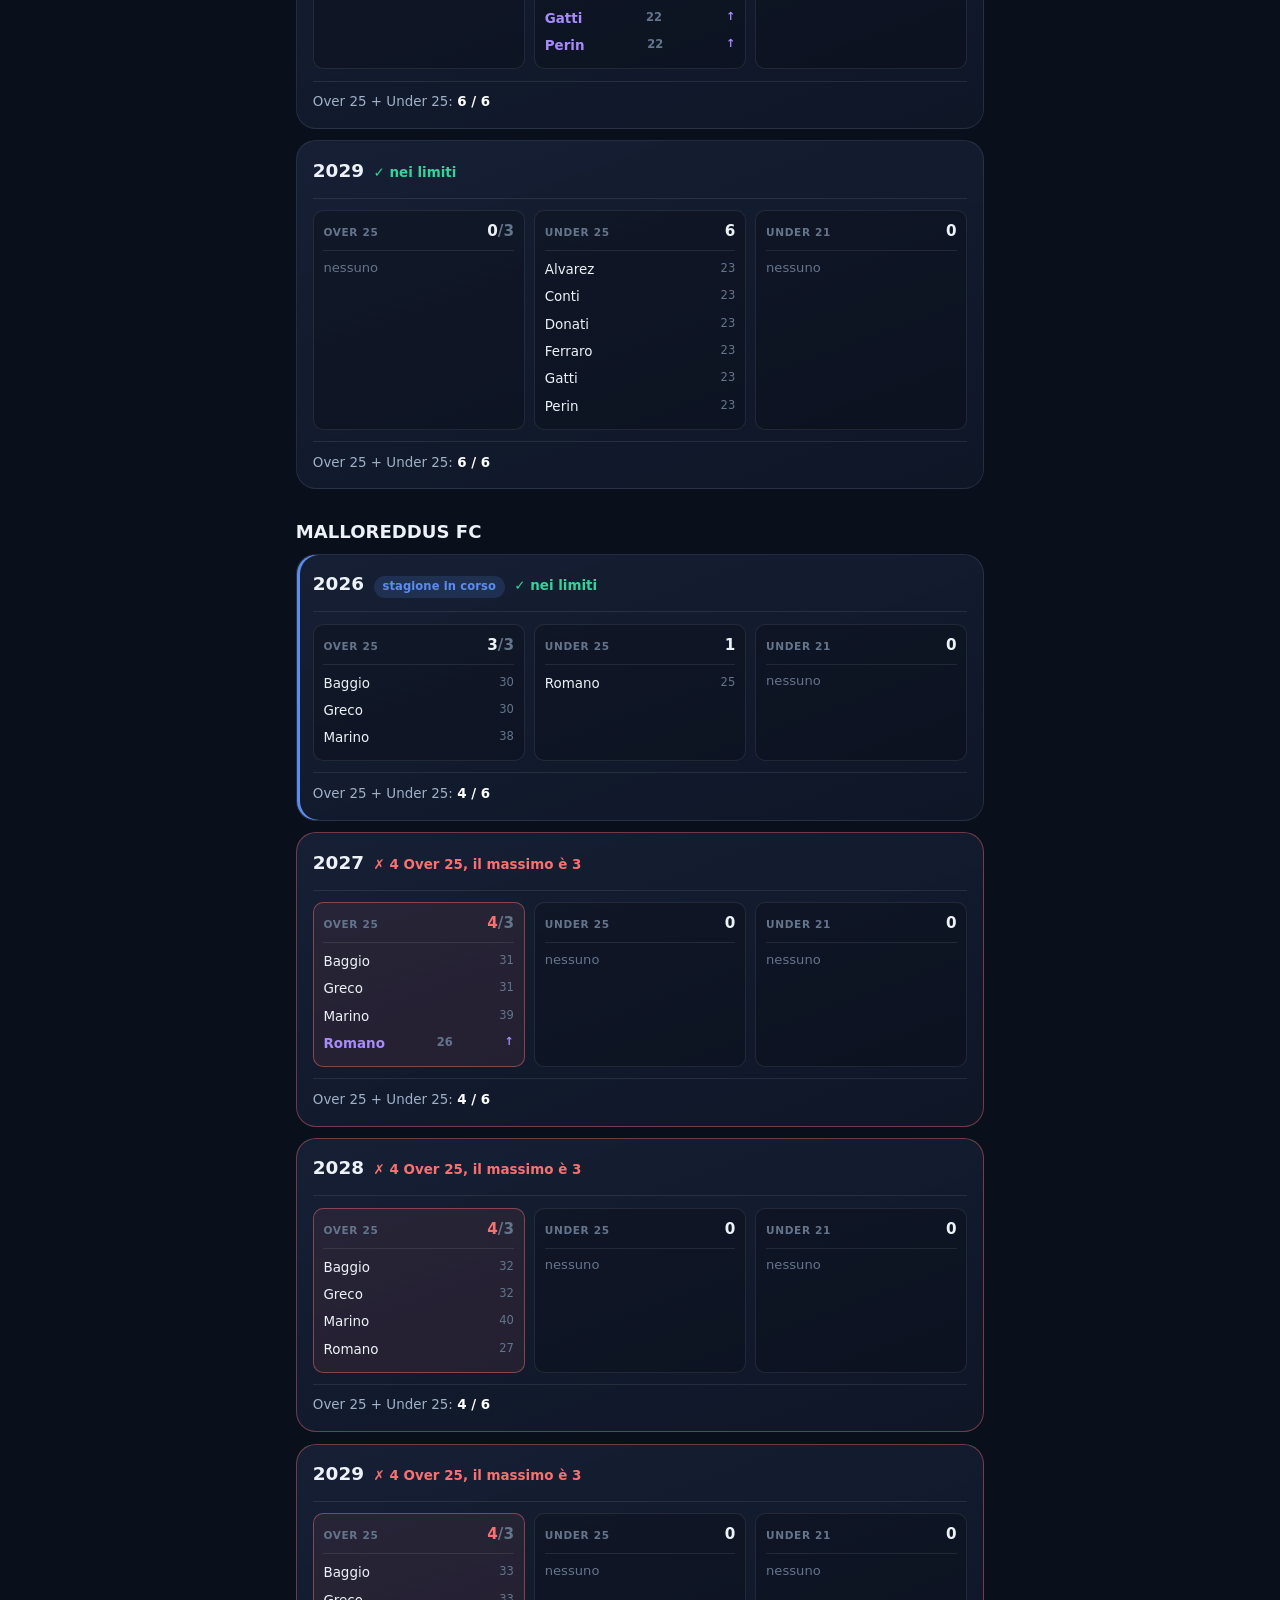
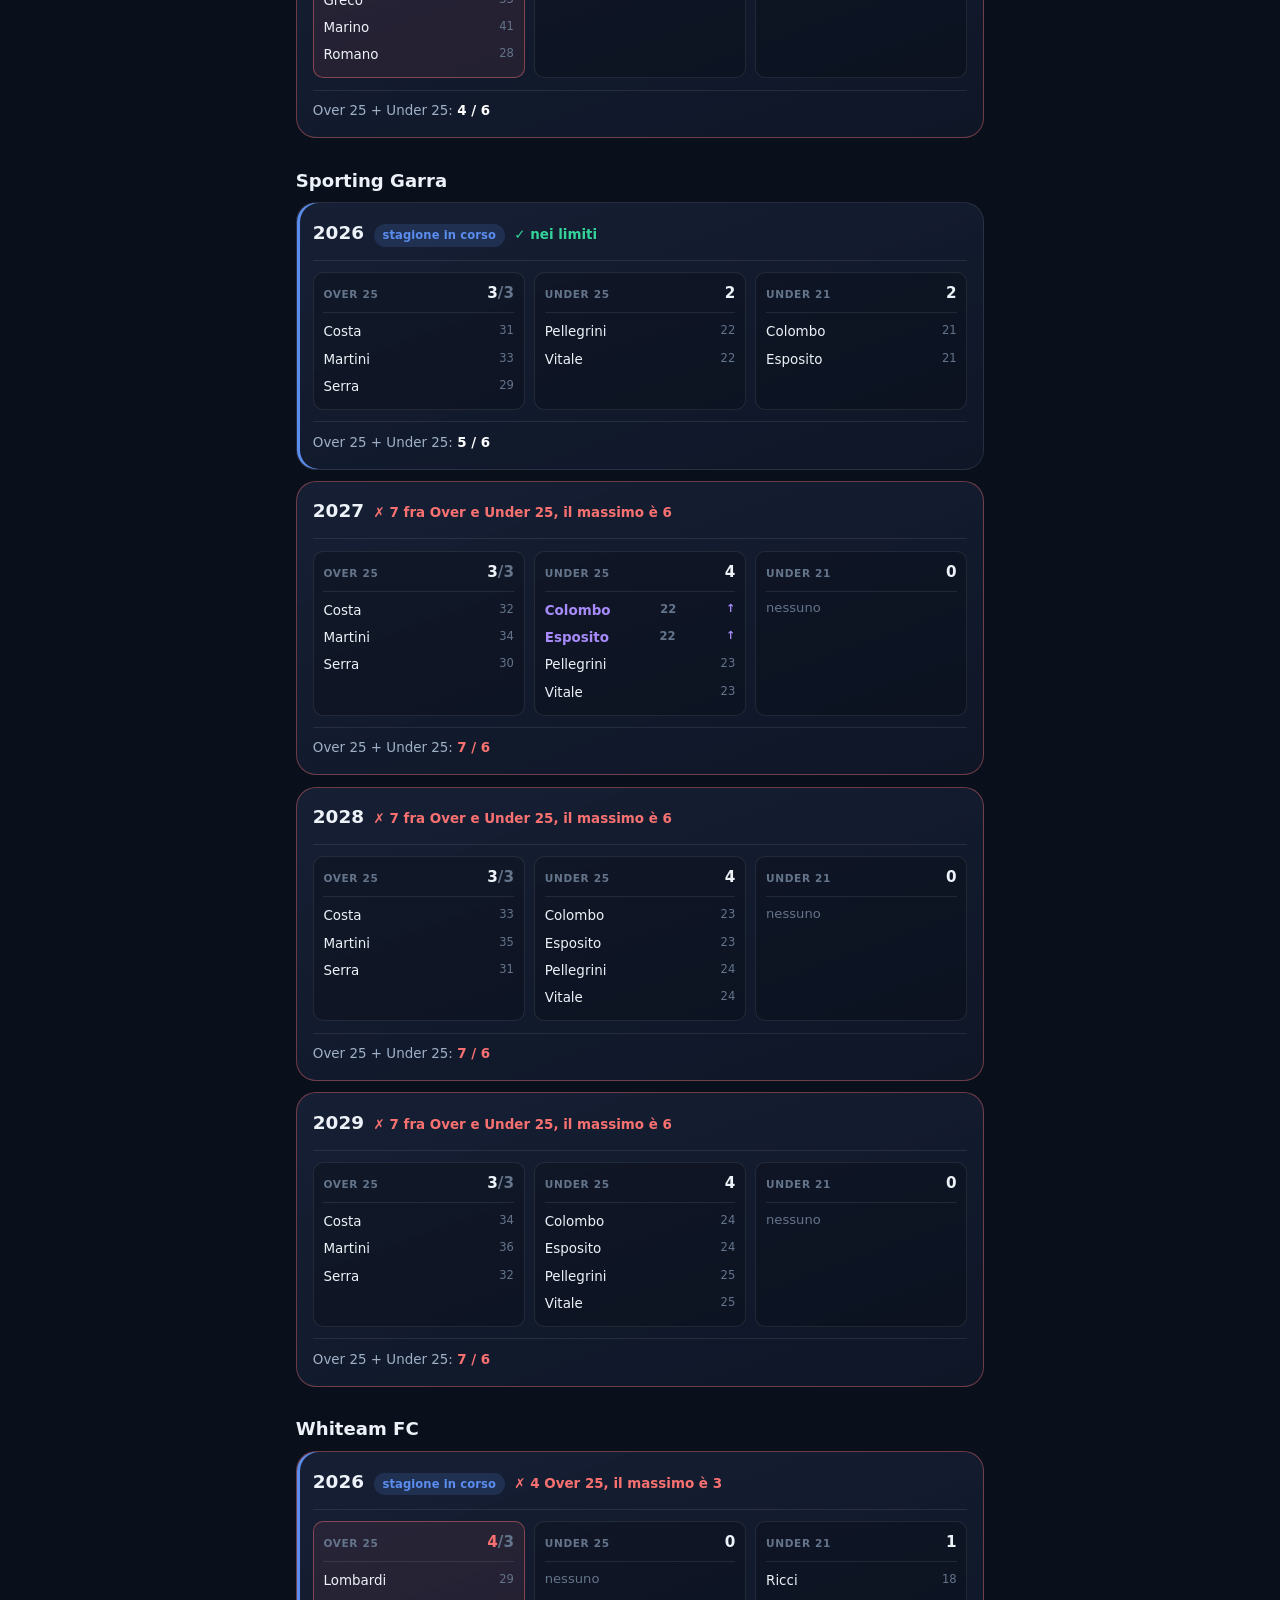
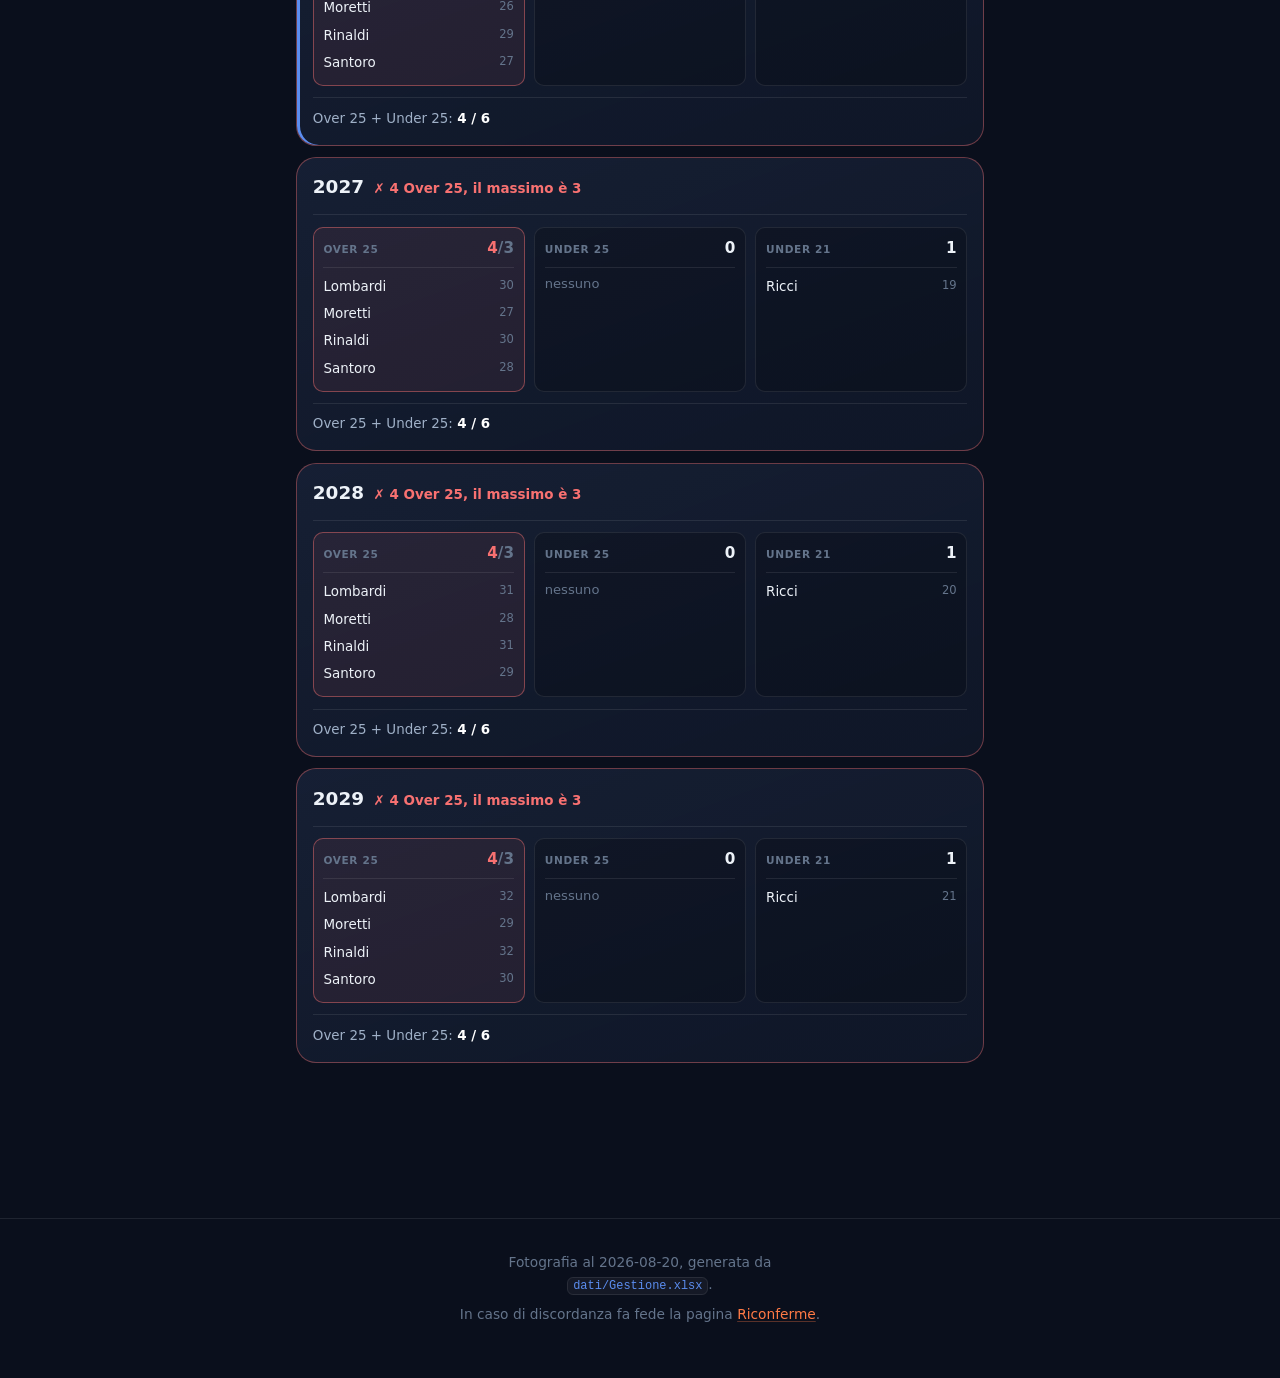
==== commit 9fc5158d: "Separa Riconferme dal Regolamento di gioco - index.html diventa Riconferme: e' il testo che fa fede " ====
--- a/contratti.html
+++ b/contratti.html
@@ -13,11 +13,13 @@
   <div class="nav-inner">
     <a class="nav-brand" href="index.html">Fanta Breccia</a>
     <div class="nav-links">
-      <a class="nav-link" href="index.html">Come funziona</a>
+      <a class="nav-link" href="index.html">Riconferme</a>
+      <a class="nav-link" href="simulatore.html">Simulatore</a>
+      <a class="nav-link" href="regolamento.html">Regolamento</a>
+    </div>
+    <div class="nav-links nav-right">
       <a class="nav-link" href="stagioni.html">Stagioni</a>
       <a class="nav-link active" href="contratti.html">Contratti</a>
-      <a class="nav-link" href="simulatore.html">Simulatore</a>
-      <a class="nav-link" href="regolamento.html">Regolamento</a>
     </div>
   </div>
 </nav>
@@ -49,7 +51,7 @@
     <p class="nota-tabella">
       Puoi tenere al massimo <strong>3 Over 25</strong> e <strong>6 sommando
       Over e Under 25</strong>. Gli <strong>Under 21</strong> non occupano
-      posti (<a href="regolamento.html#s2">regolamento § 2</a>).
+      posti (<a href="index.html#categorie">Riconferme, § 2</a>).
     </p>
     <div id="riepilogo"></div>
     <div id="avvisi"></div>
@@ -97,7 +99,7 @@
 
 <footer>
   <p>Fotografia al <span id="generato-il">—</span>, generata da <code>dati/Gestione.xlsx</code>.</p>
-  <p>In caso di discordanza fa fede il <a href="regolamento.html">regolamento integrale</a>.</p>
+  <p>In caso di discordanza fa fede la pagina <a href="index.html">Riconferme</a>.</p>
 </footer>
 
 <script src="js/dati.js"></script>
--- a/css/style.css
+++ b/css/style.css
@@ -128,11 +128,15 @@
   display: flex;
   align-items: center;
   gap: 2px;
-  margin-left: auto;
+  margin-left: 0.25rem;
   /* Su schermi larghi stanno in riga; su telefono vanno a capo (§ 10):
      mai una barra che scorre, altrimenti l'ultima voce resta nascosta. */
   flex-wrap: wrap;
 }
+
+/* Le pagine di consultazione dei dati stanno a destra, staccate dalle
+   pagine di regole: sono due usi diversi del sito. */
+.nav-links.nav-right { margin-left: auto; }
 
 .nav-brand {
   font-weight: 850;
@@ -354,6 +358,9 @@
   margin: -0.4rem 0 1.2rem;
   line-height: 1.55;
 }
+
+/* Inciso secondario dentro una riga di testo o di tabella */
+.muted { color: var(--text-3); font-size: var(--t-small); }
 
 /* Etichette e valori */
 
@@ -1288,13 +1295,14 @@
   /* Navigazione: logo su una riga, voci su quella sotto, tutte visibili
      senza scorrere. Con cinque voci in riga singola l'ultima usciva fuori. */
   .nav-inner {
-    flex-direction: column;
-    align-items: stretch;
+    flex-wrap: wrap;
+    align-items: center;
     gap: 0;
     padding-bottom: 0.4rem;
     min-height: 0;
   }
   .nav-brand {
+    flex: 0 0 100%;
     font-size: 1.2rem;
     padding: 0.5rem 0 0.35rem;
   }
@@ -1303,6 +1311,7 @@
     gap: 0.25rem;
     justify-content: flex-start;
   }
+  .nav-links.nav-right { margin-left: auto; }
   .nav-link {
     padding: 5px 9px;
     font-size: 0.78rem;
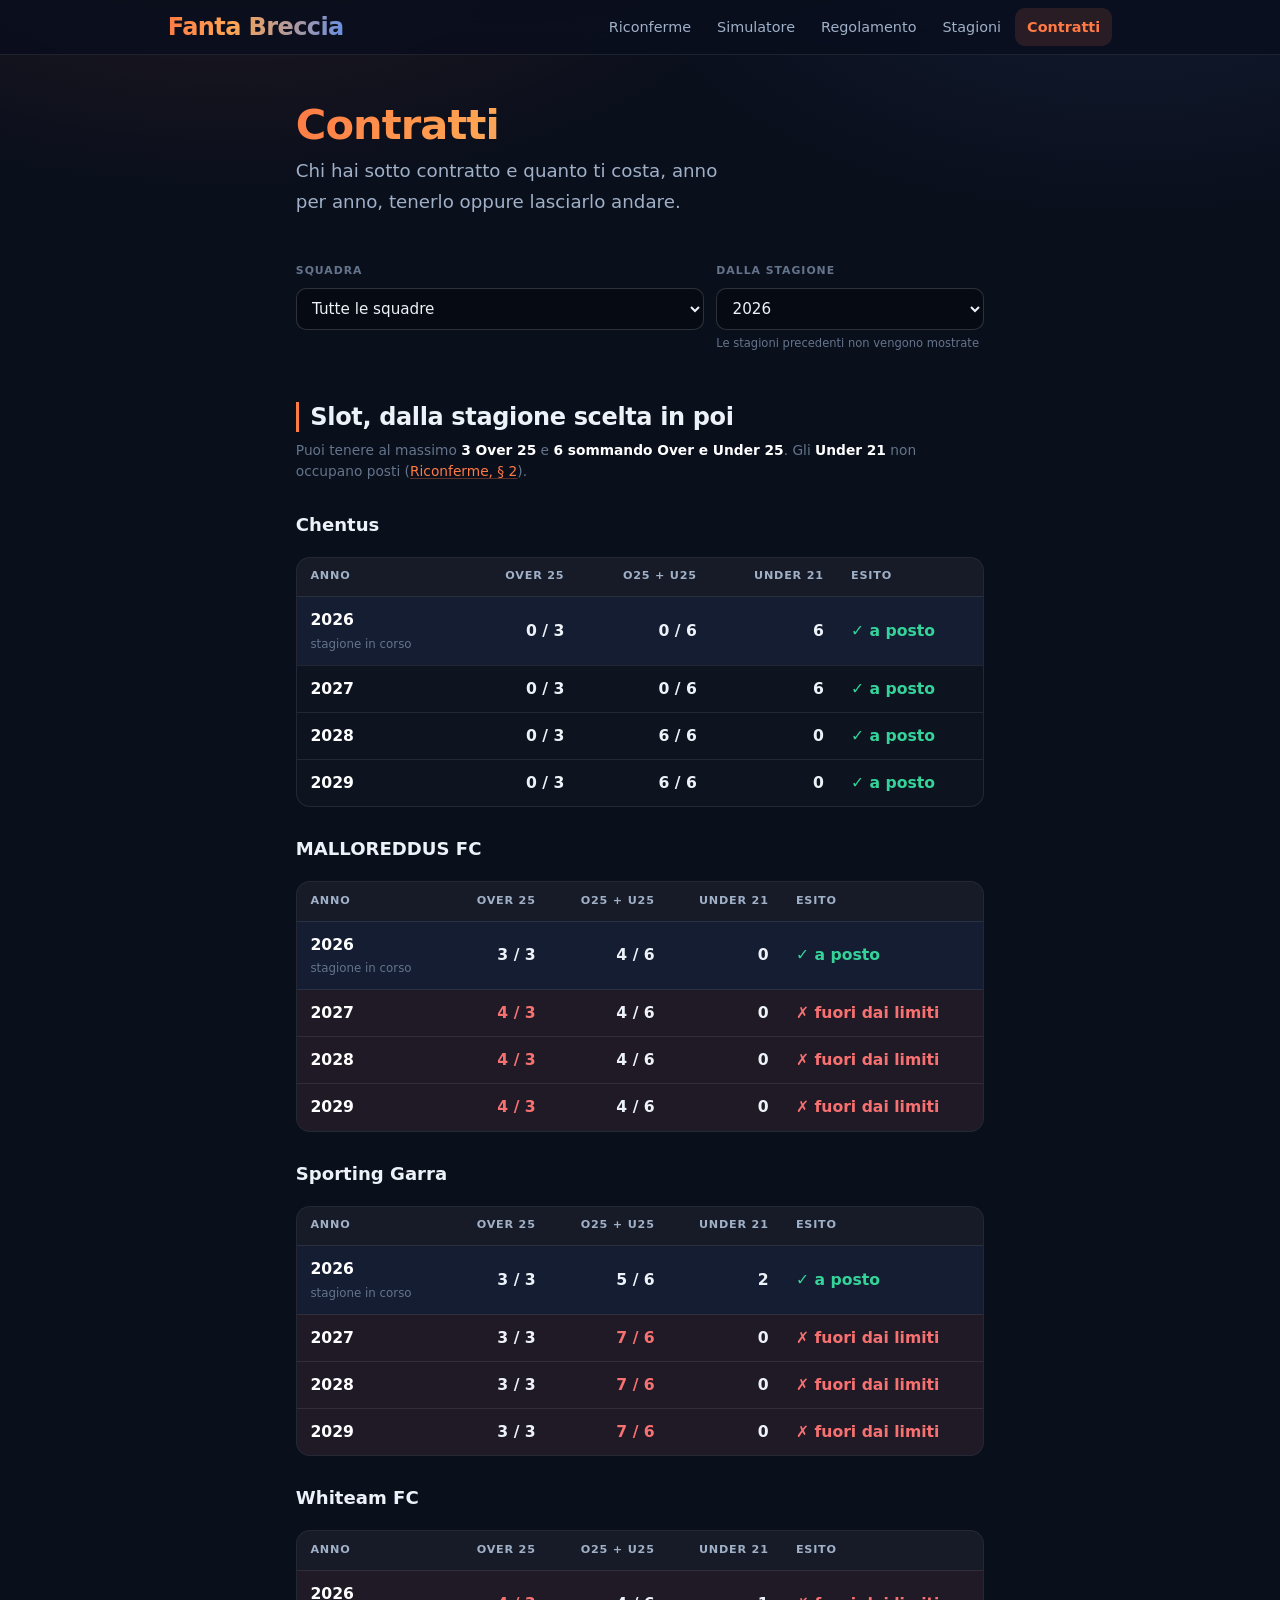
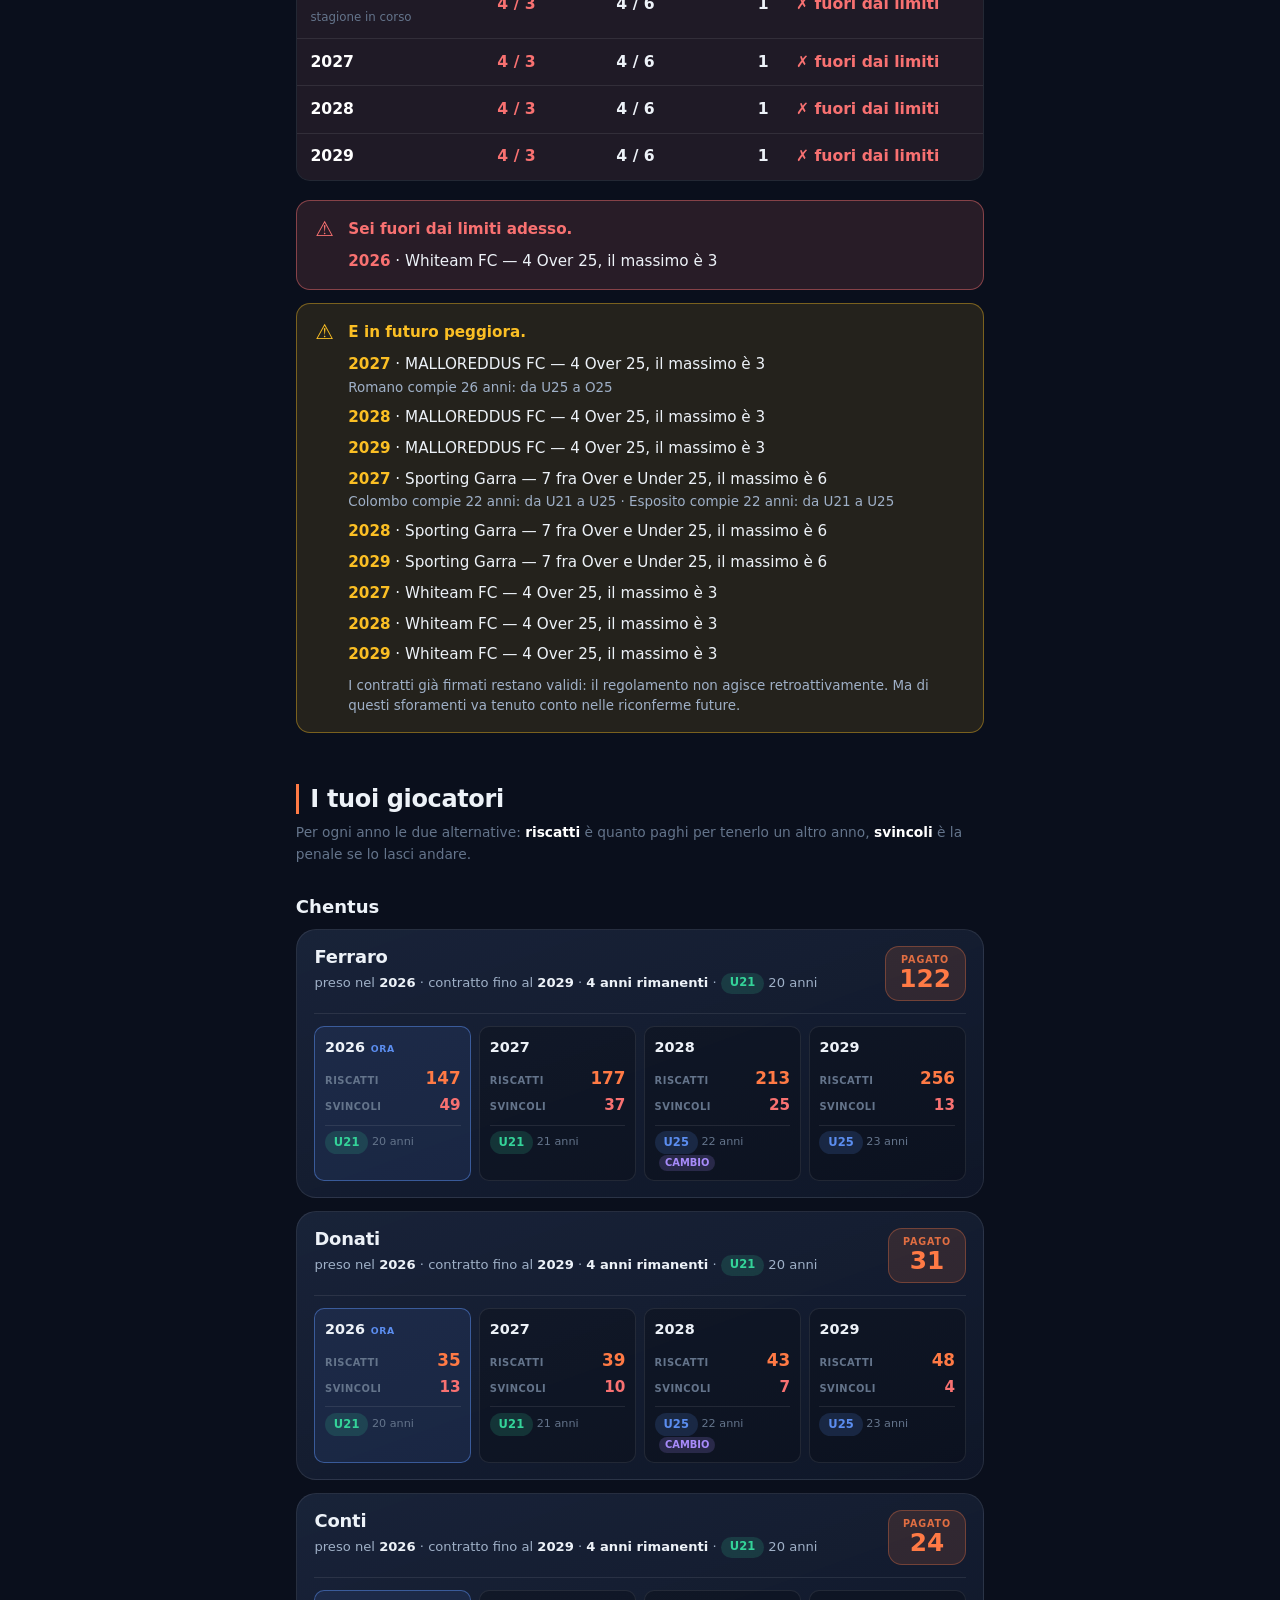
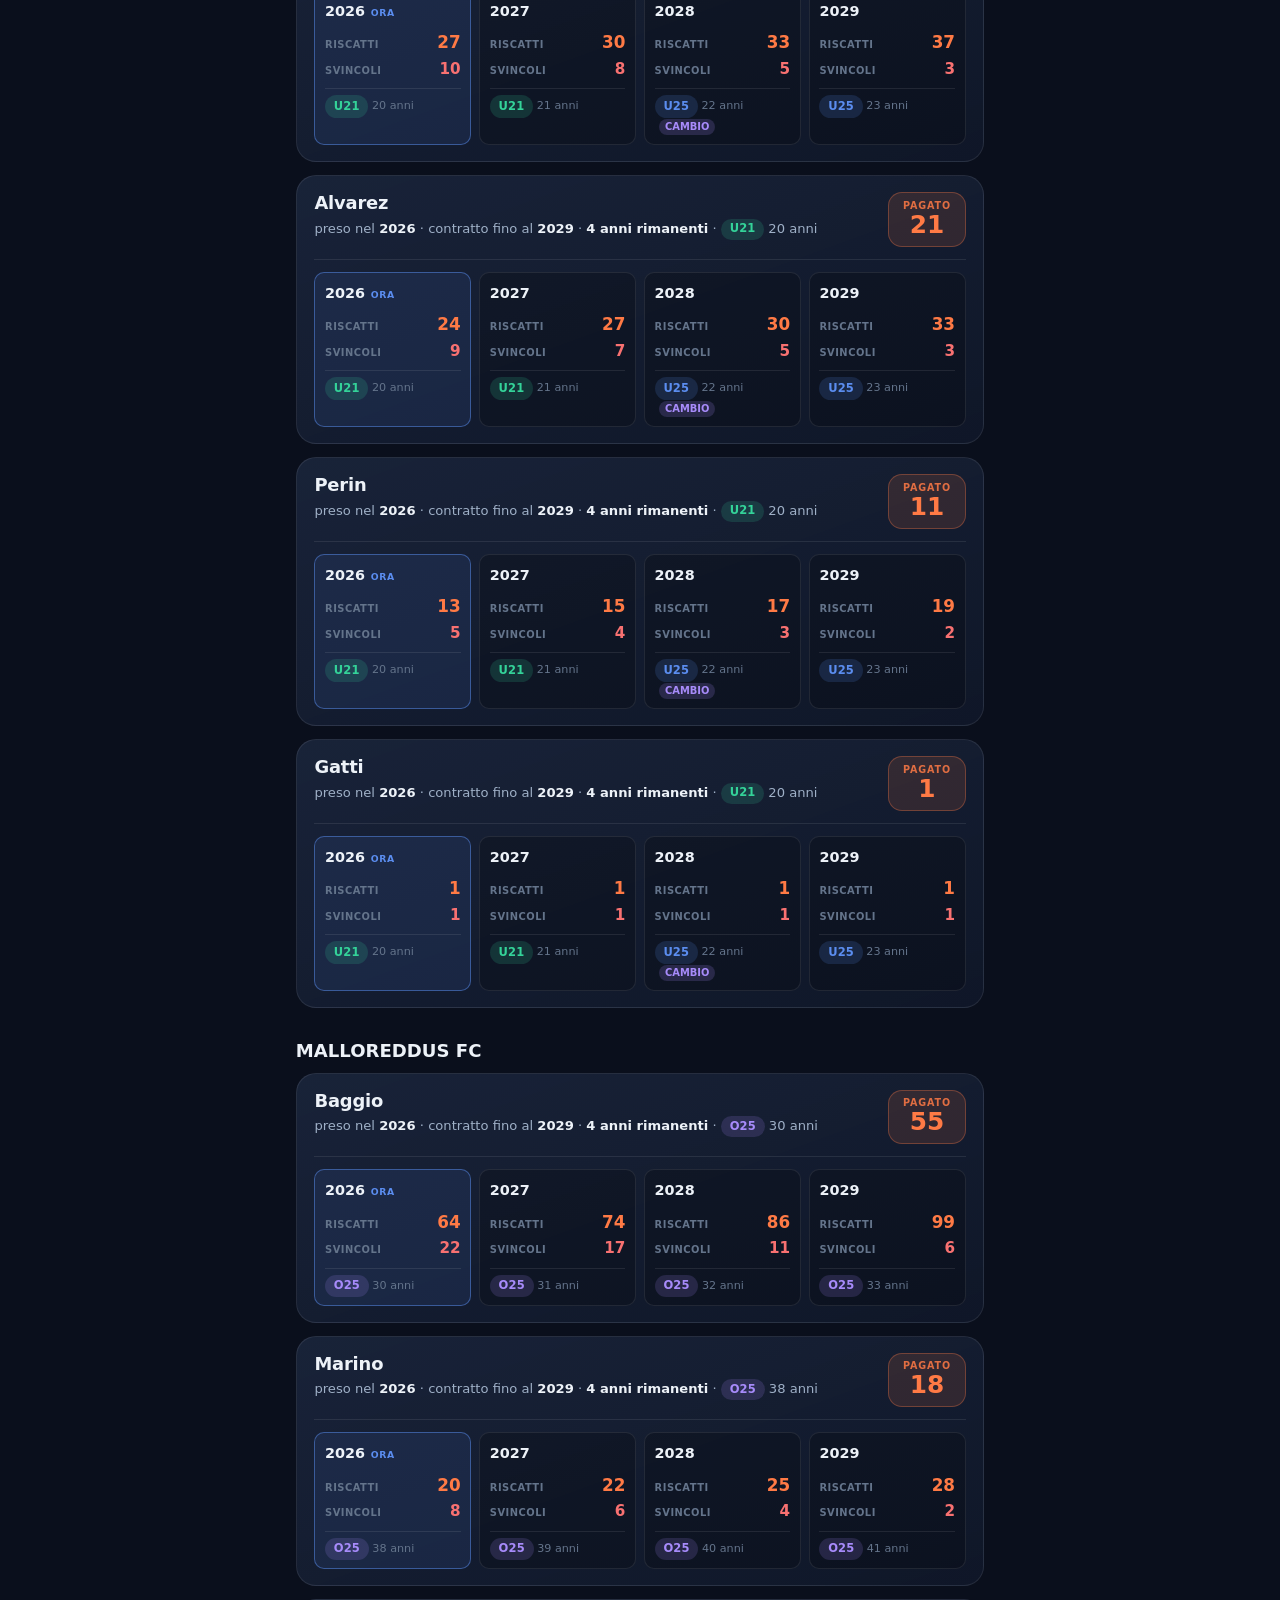
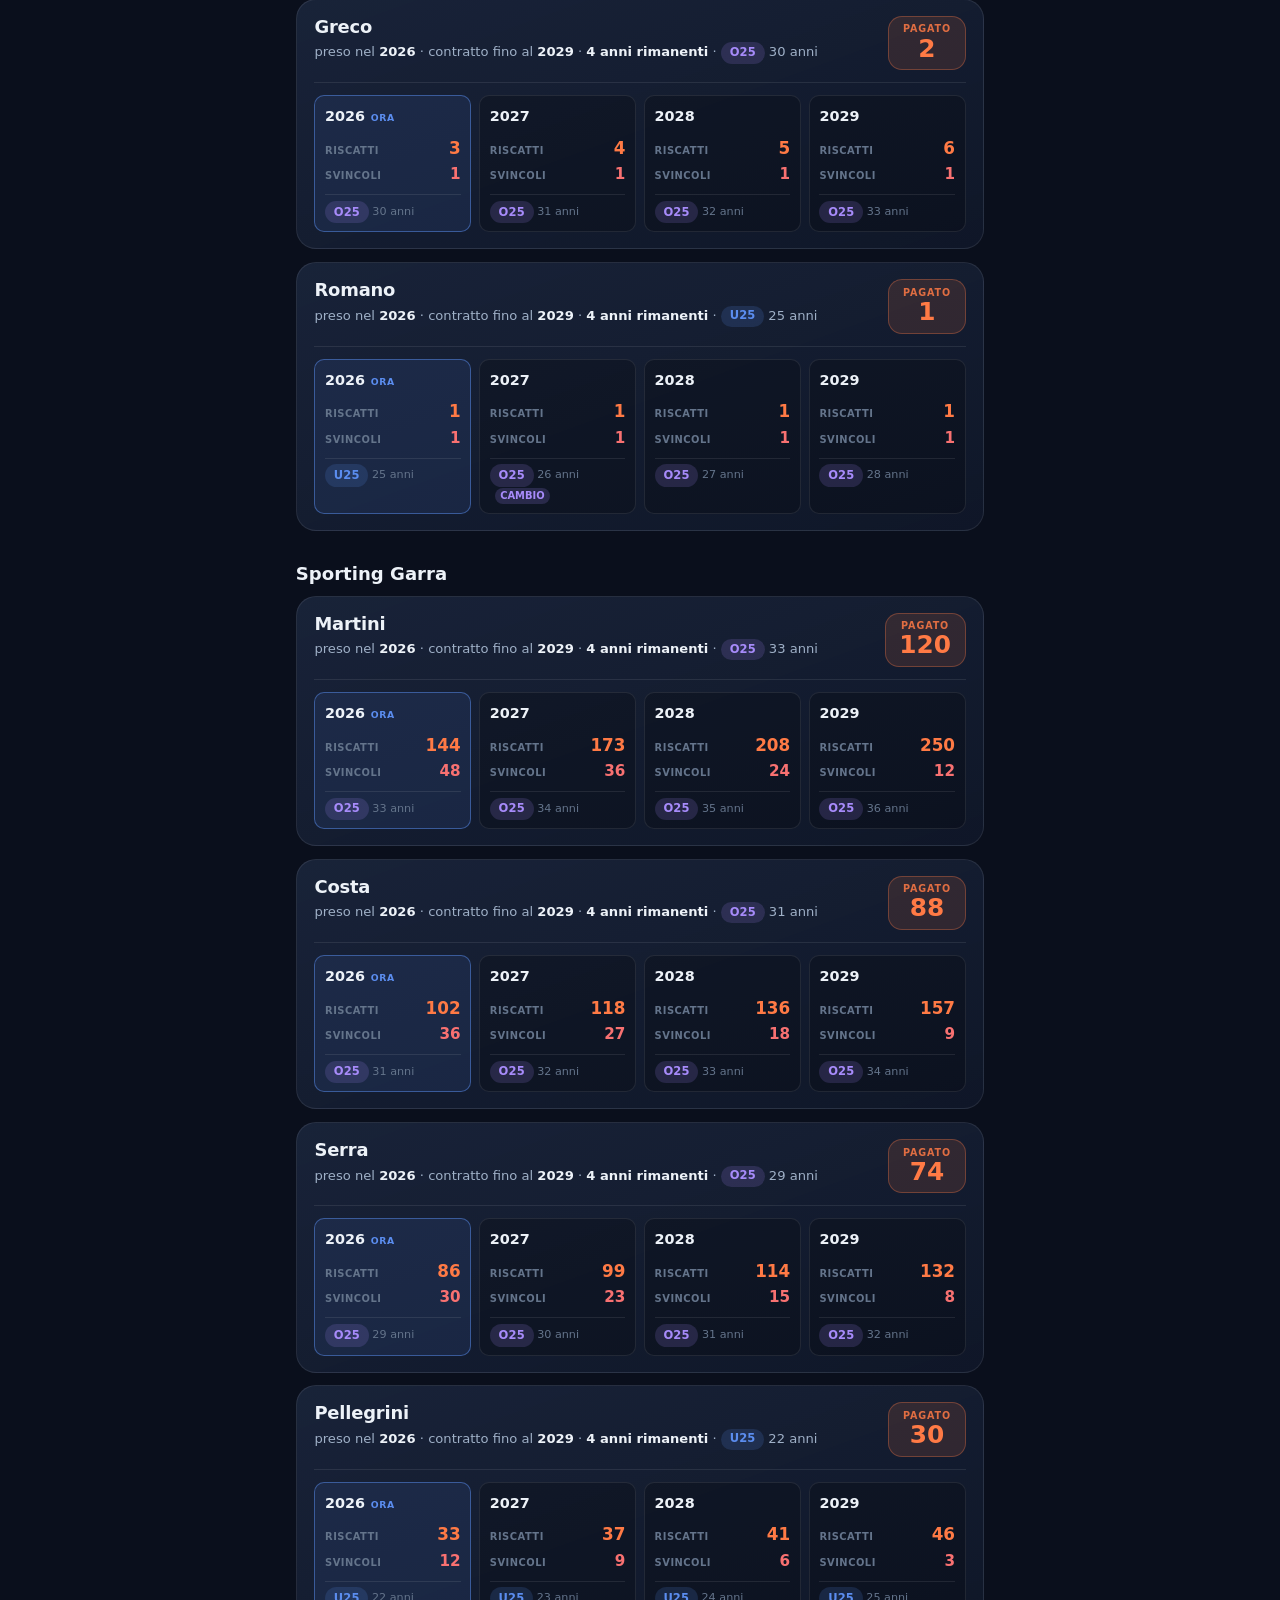
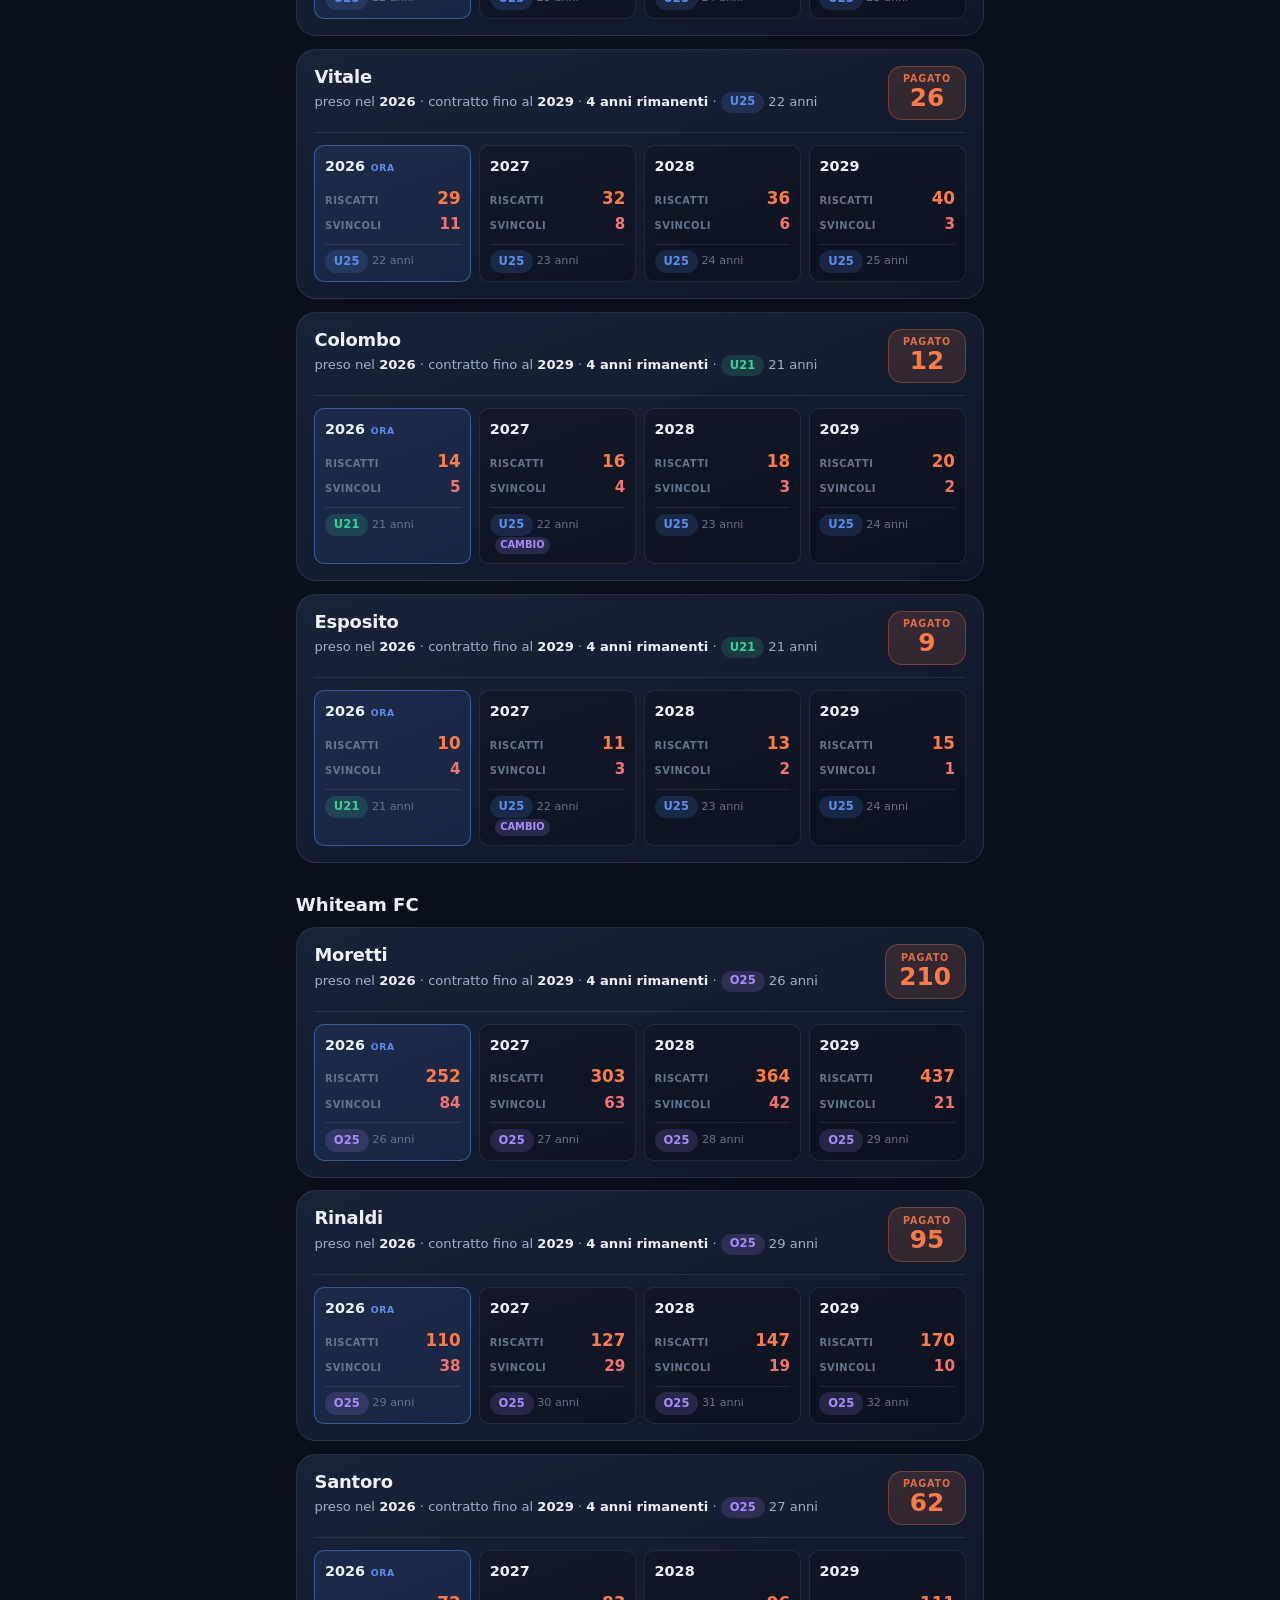
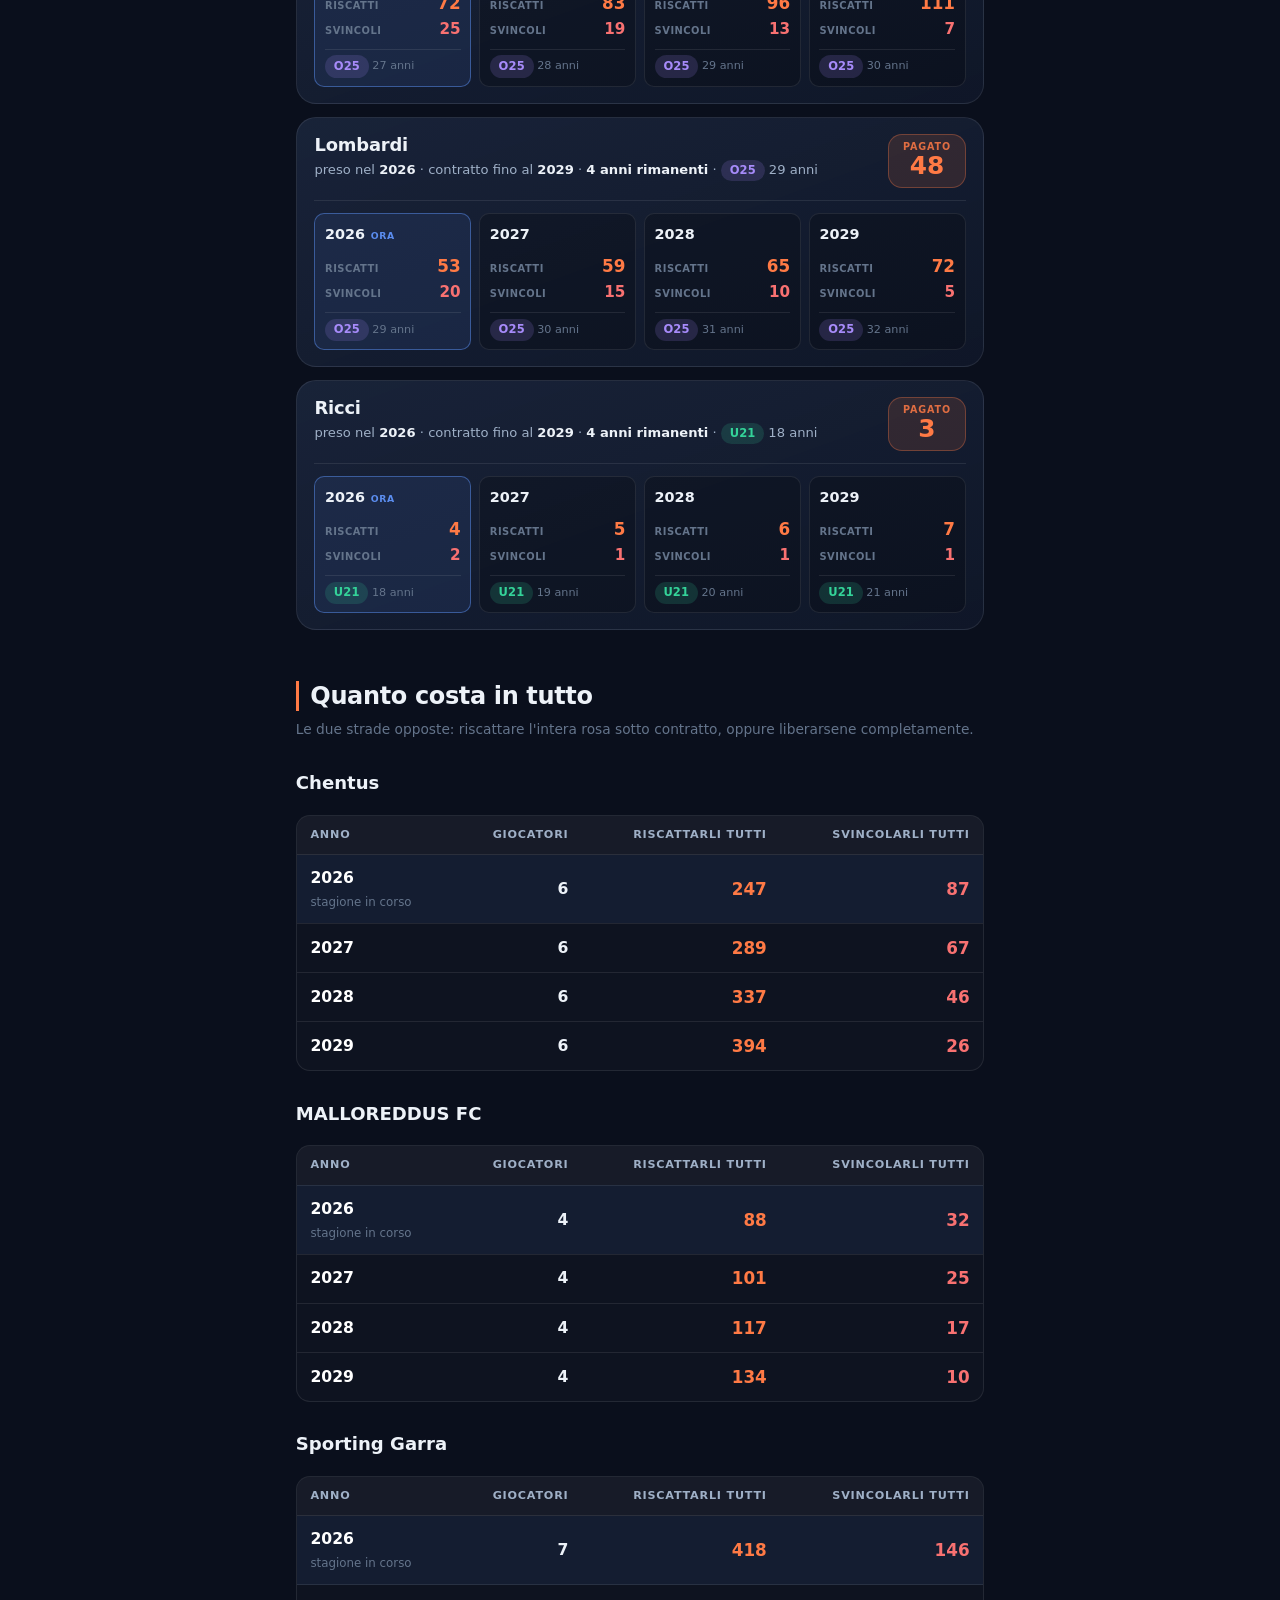
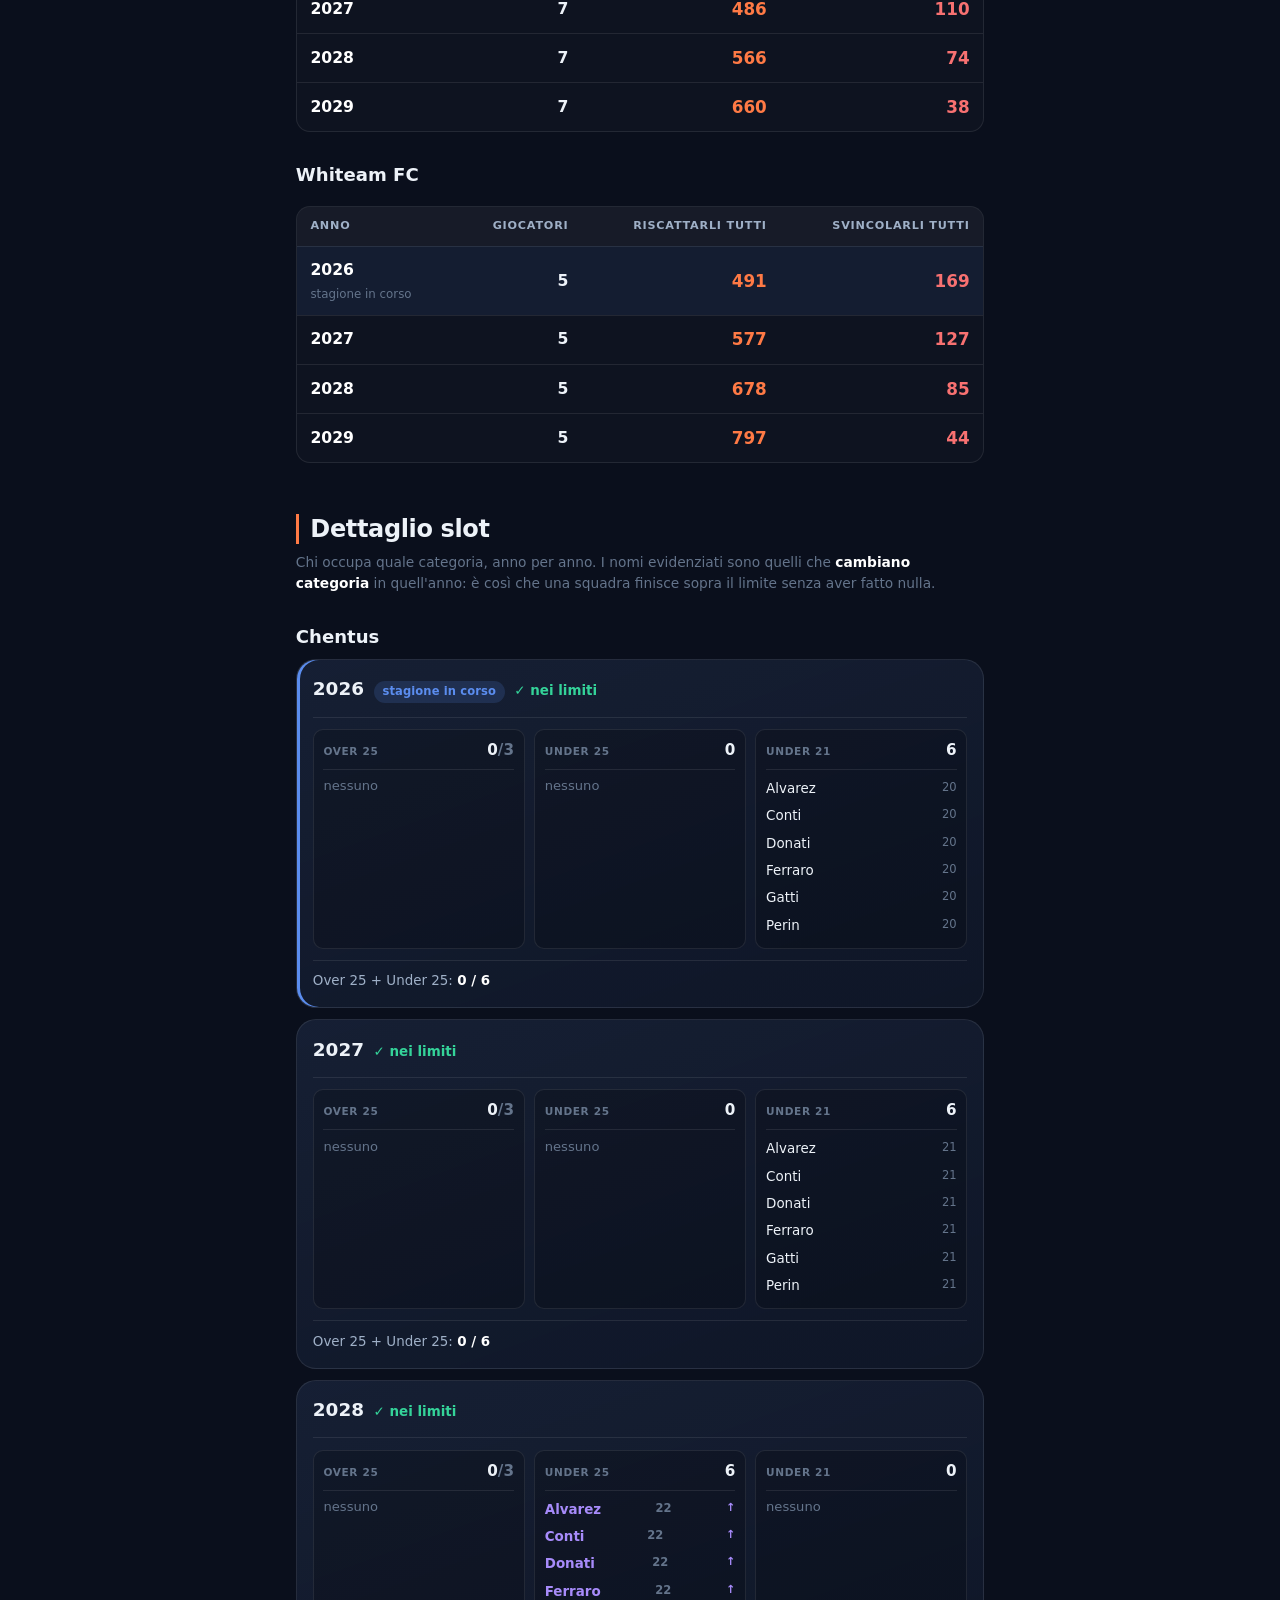
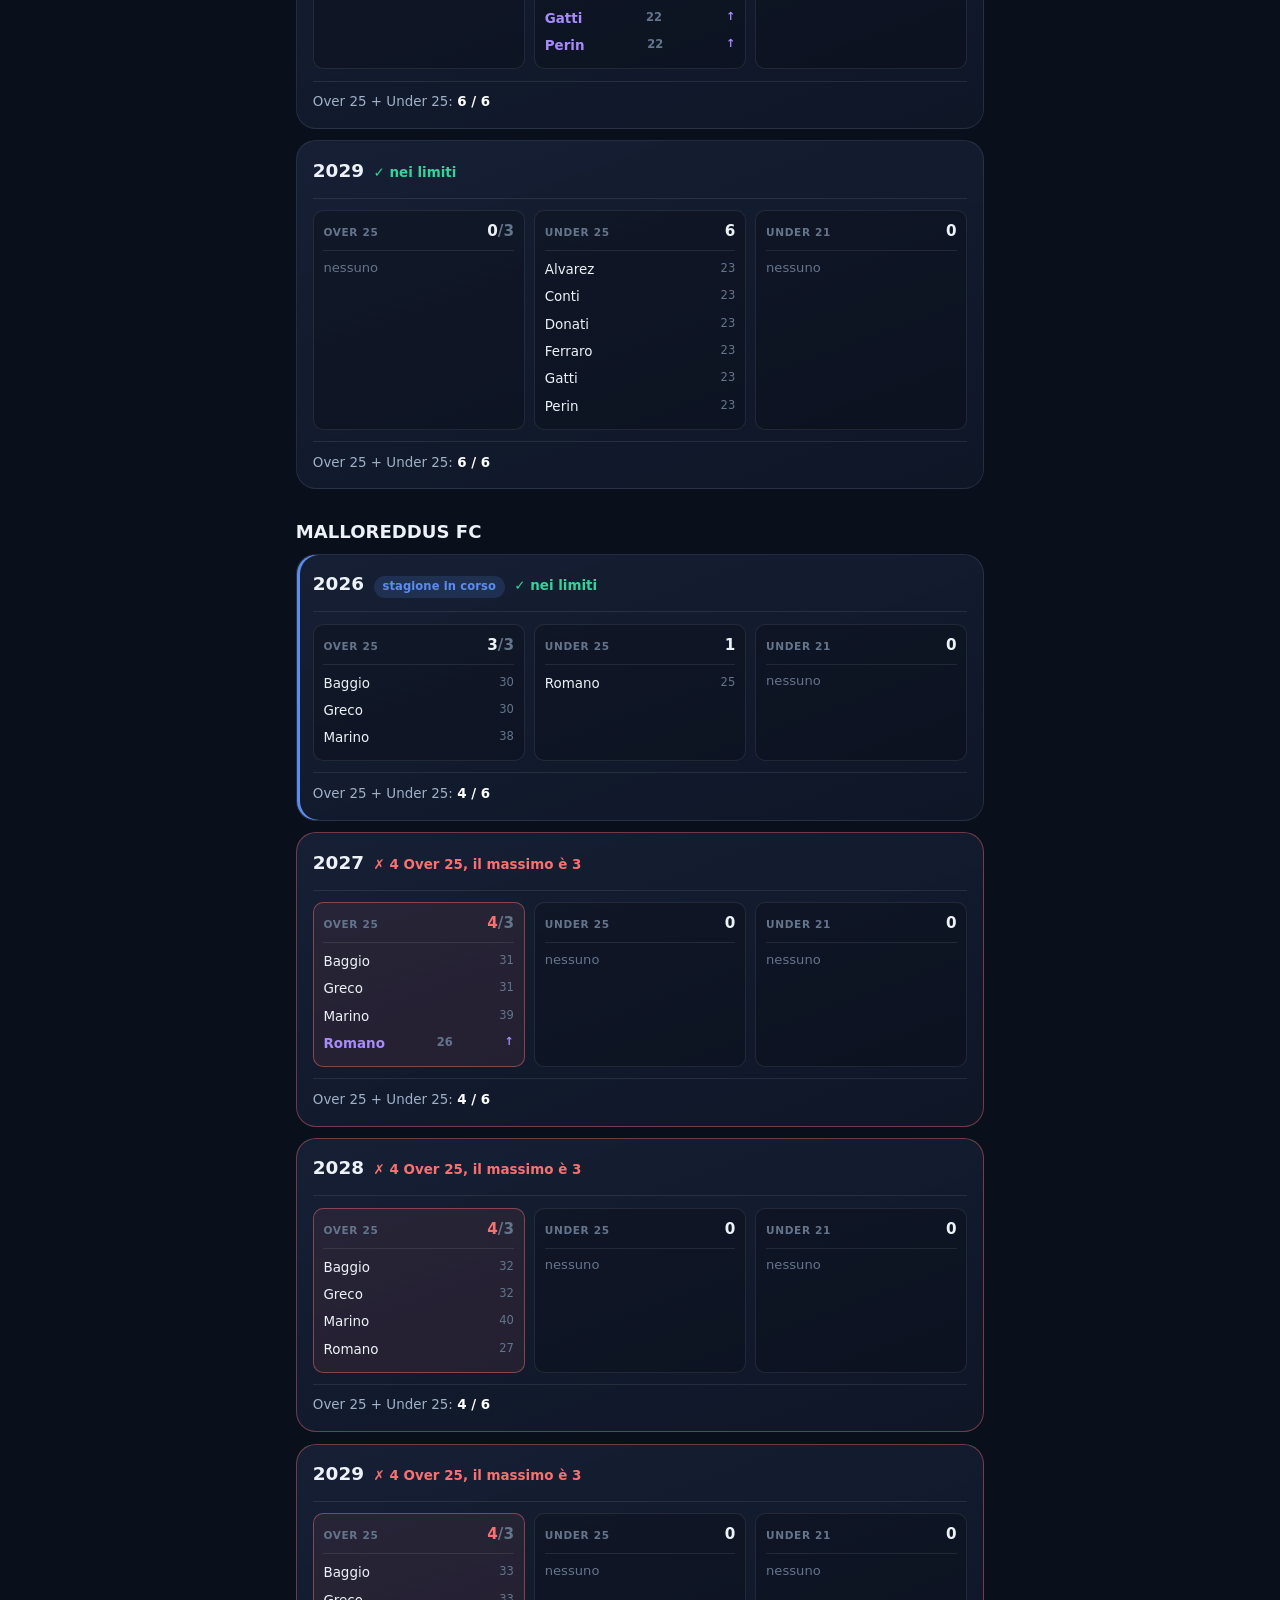
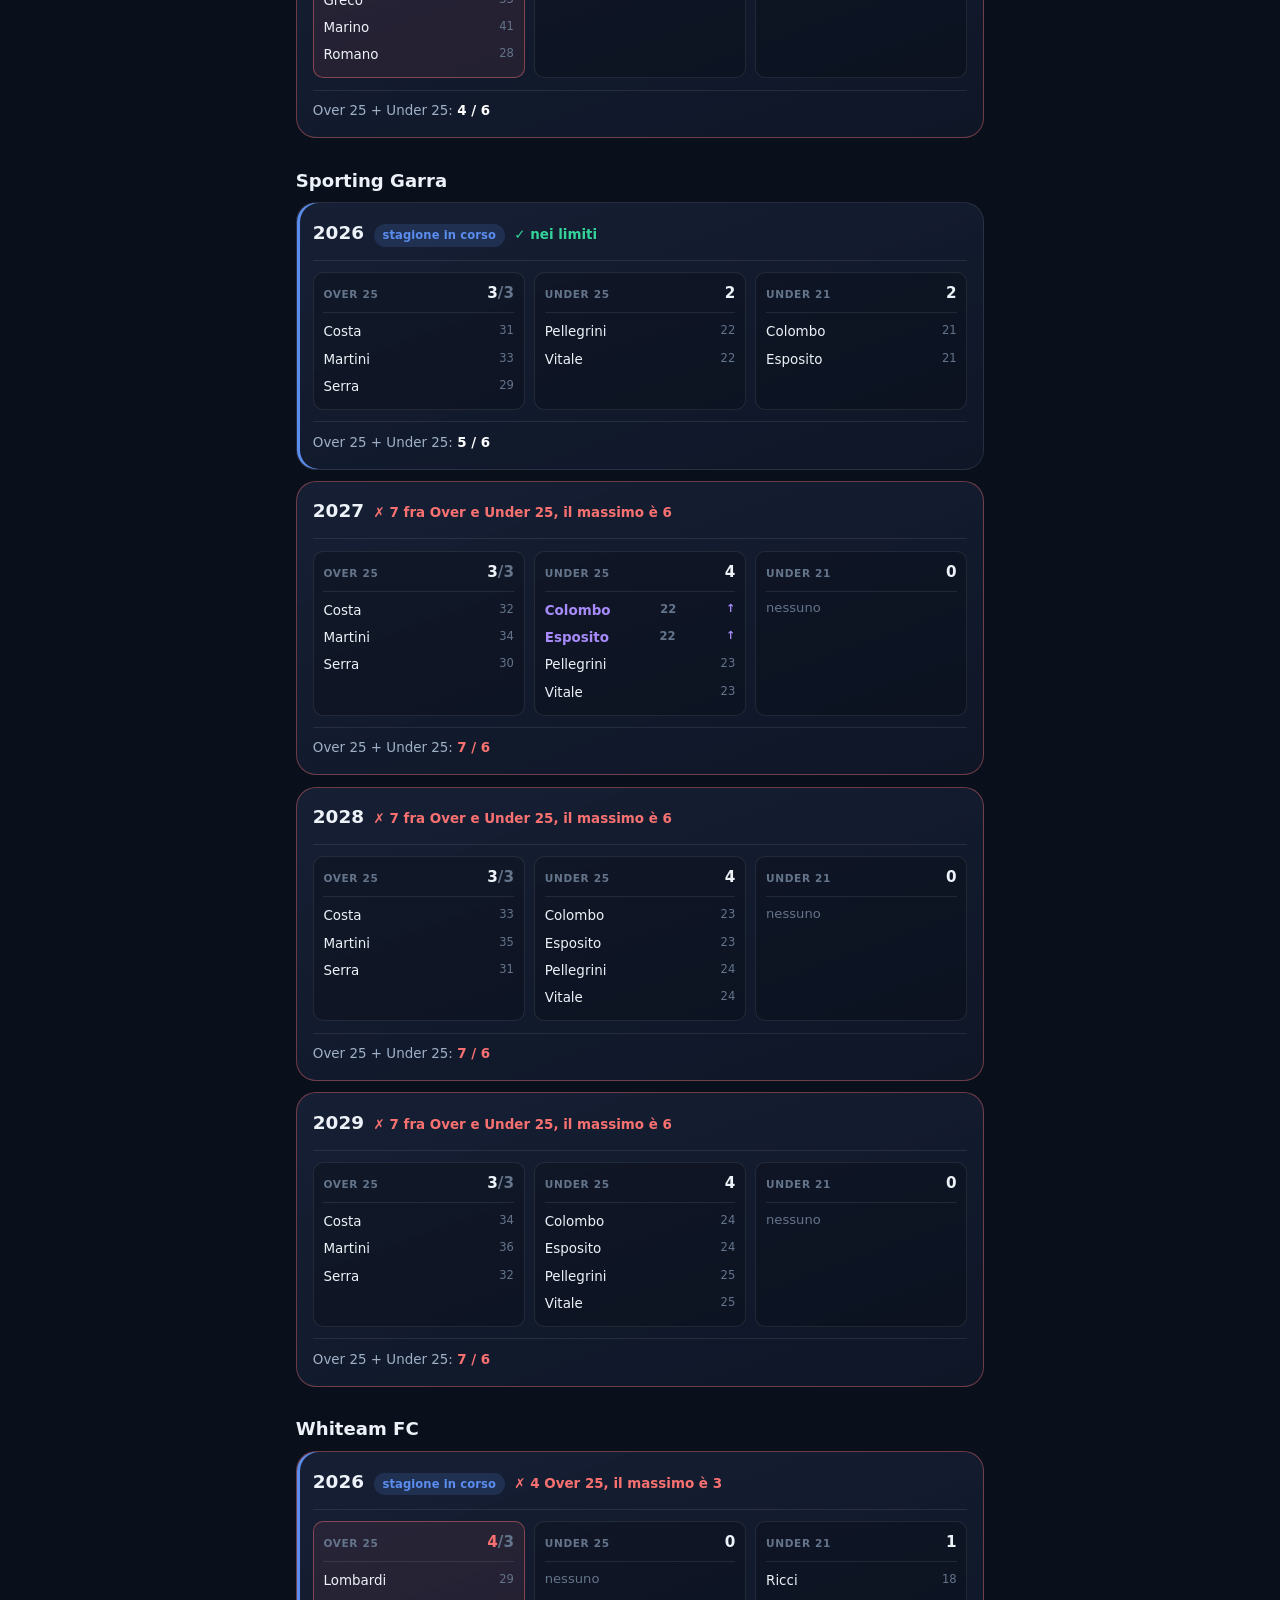
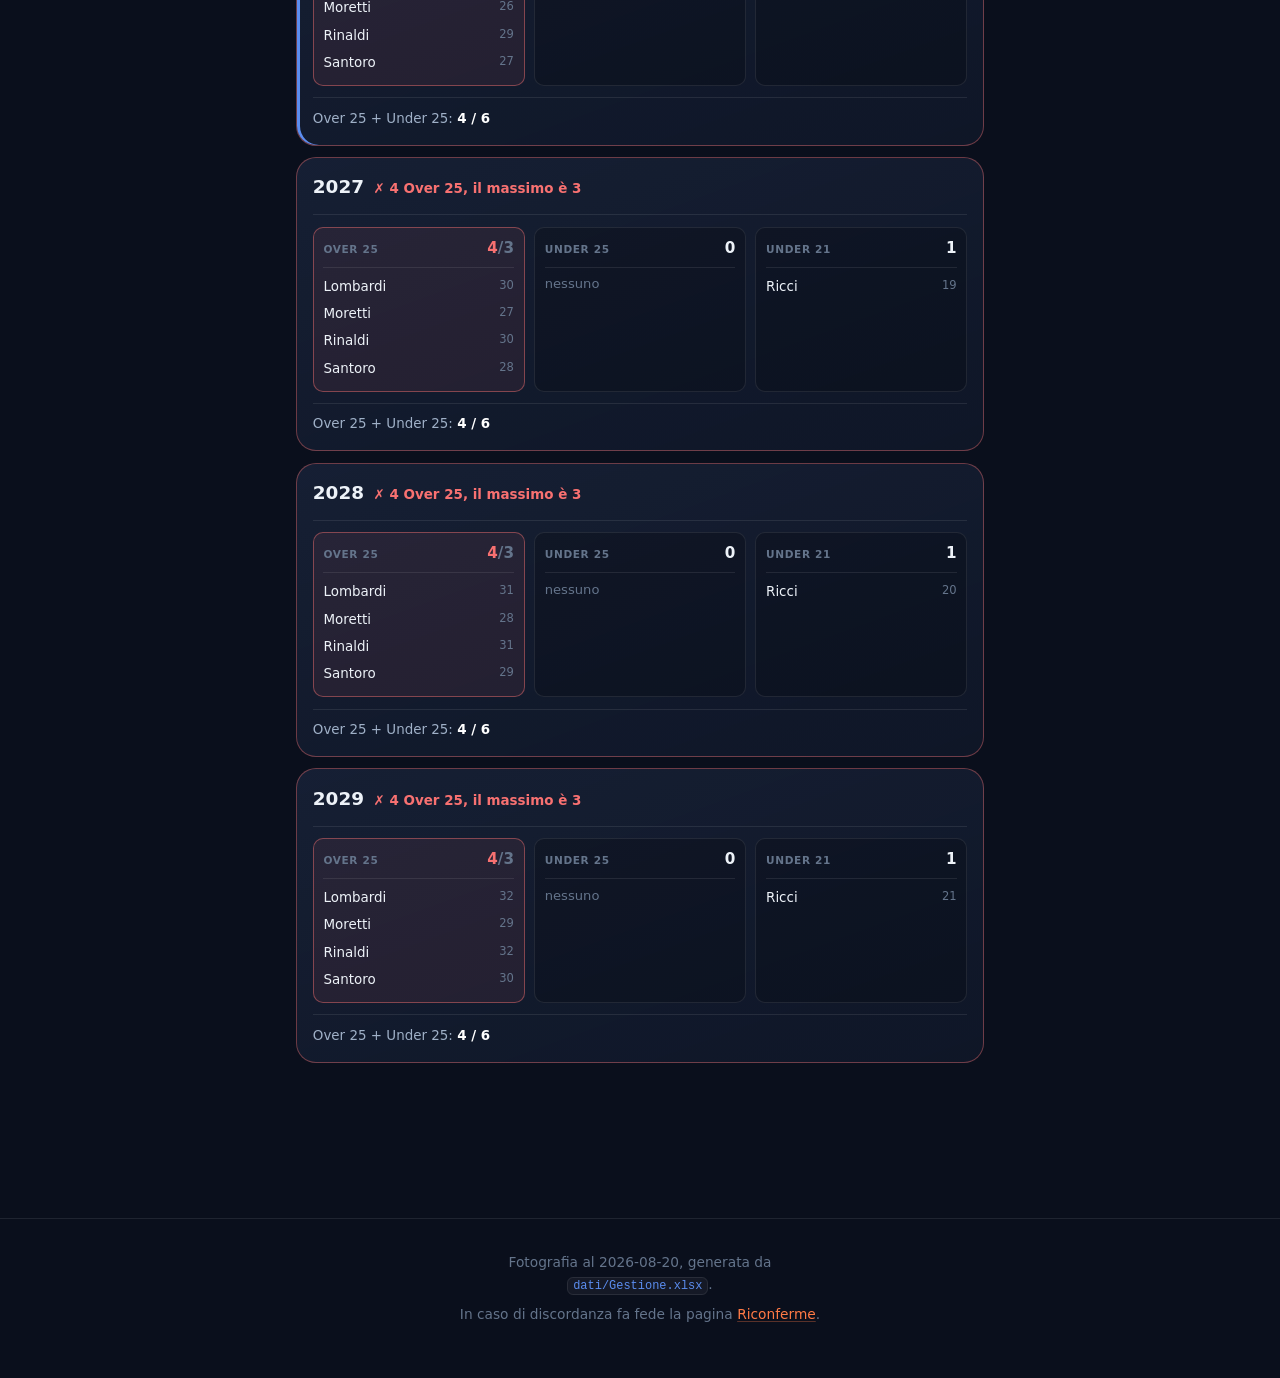
==== commit fec946bc: "Nav a gruppo unico e premi di fine stagione nel Regolamento - Annulla la divisione della barra in du" ====
--- a/contratti.html
+++ b/contratti.html
@@ -16,8 +16,6 @@
       <a class="nav-link" href="index.html">Riconferme</a>
       <a class="nav-link" href="simulatore.html">Simulatore</a>
       <a class="nav-link" href="regolamento.html">Regolamento</a>
-    </div>
-    <div class="nav-links nav-right">
       <a class="nav-link" href="stagioni.html">Stagioni</a>
       <a class="nav-link active" href="contratti.html">Contratti</a>
     </div>
--- a/css/style.css
+++ b/css/style.css
@@ -128,15 +128,11 @@
   display: flex;
   align-items: center;
   gap: 2px;
-  margin-left: 0.25rem;
+  margin-left: auto;
   /* Su schermi larghi stanno in riga; su telefono vanno a capo (§ 10):
      mai una barra che scorre, altrimenti l'ultima voce resta nascosta. */
   flex-wrap: wrap;
 }
-
-/* Le pagine di consultazione dei dati stanno a destra, staccate dalle
-   pagine di regole: sono due usi diversi del sito. */
-.nav-links.nav-right { margin-left: auto; }
 
 .nav-brand {
   font-weight: 850;
@@ -1295,14 +1291,13 @@
   /* Navigazione: logo su una riga, voci su quella sotto, tutte visibili
      senza scorrere. Con cinque voci in riga singola l'ultima usciva fuori. */
   .nav-inner {
-    flex-wrap: wrap;
-    align-items: center;
+    flex-direction: column;
+    align-items: stretch;
     gap: 0;
     padding-bottom: 0.4rem;
     min-height: 0;
   }
   .nav-brand {
-    flex: 0 0 100%;
     font-size: 1.2rem;
     padding: 0.5rem 0 0.35rem;
   }
@@ -1311,7 +1306,6 @@
     gap: 0.25rem;
     justify-content: flex-start;
   }
-  .nav-links.nav-right { margin-left: auto; }
   .nav-link {
     padding: 5px 9px;
     font-size: 0.78rem;
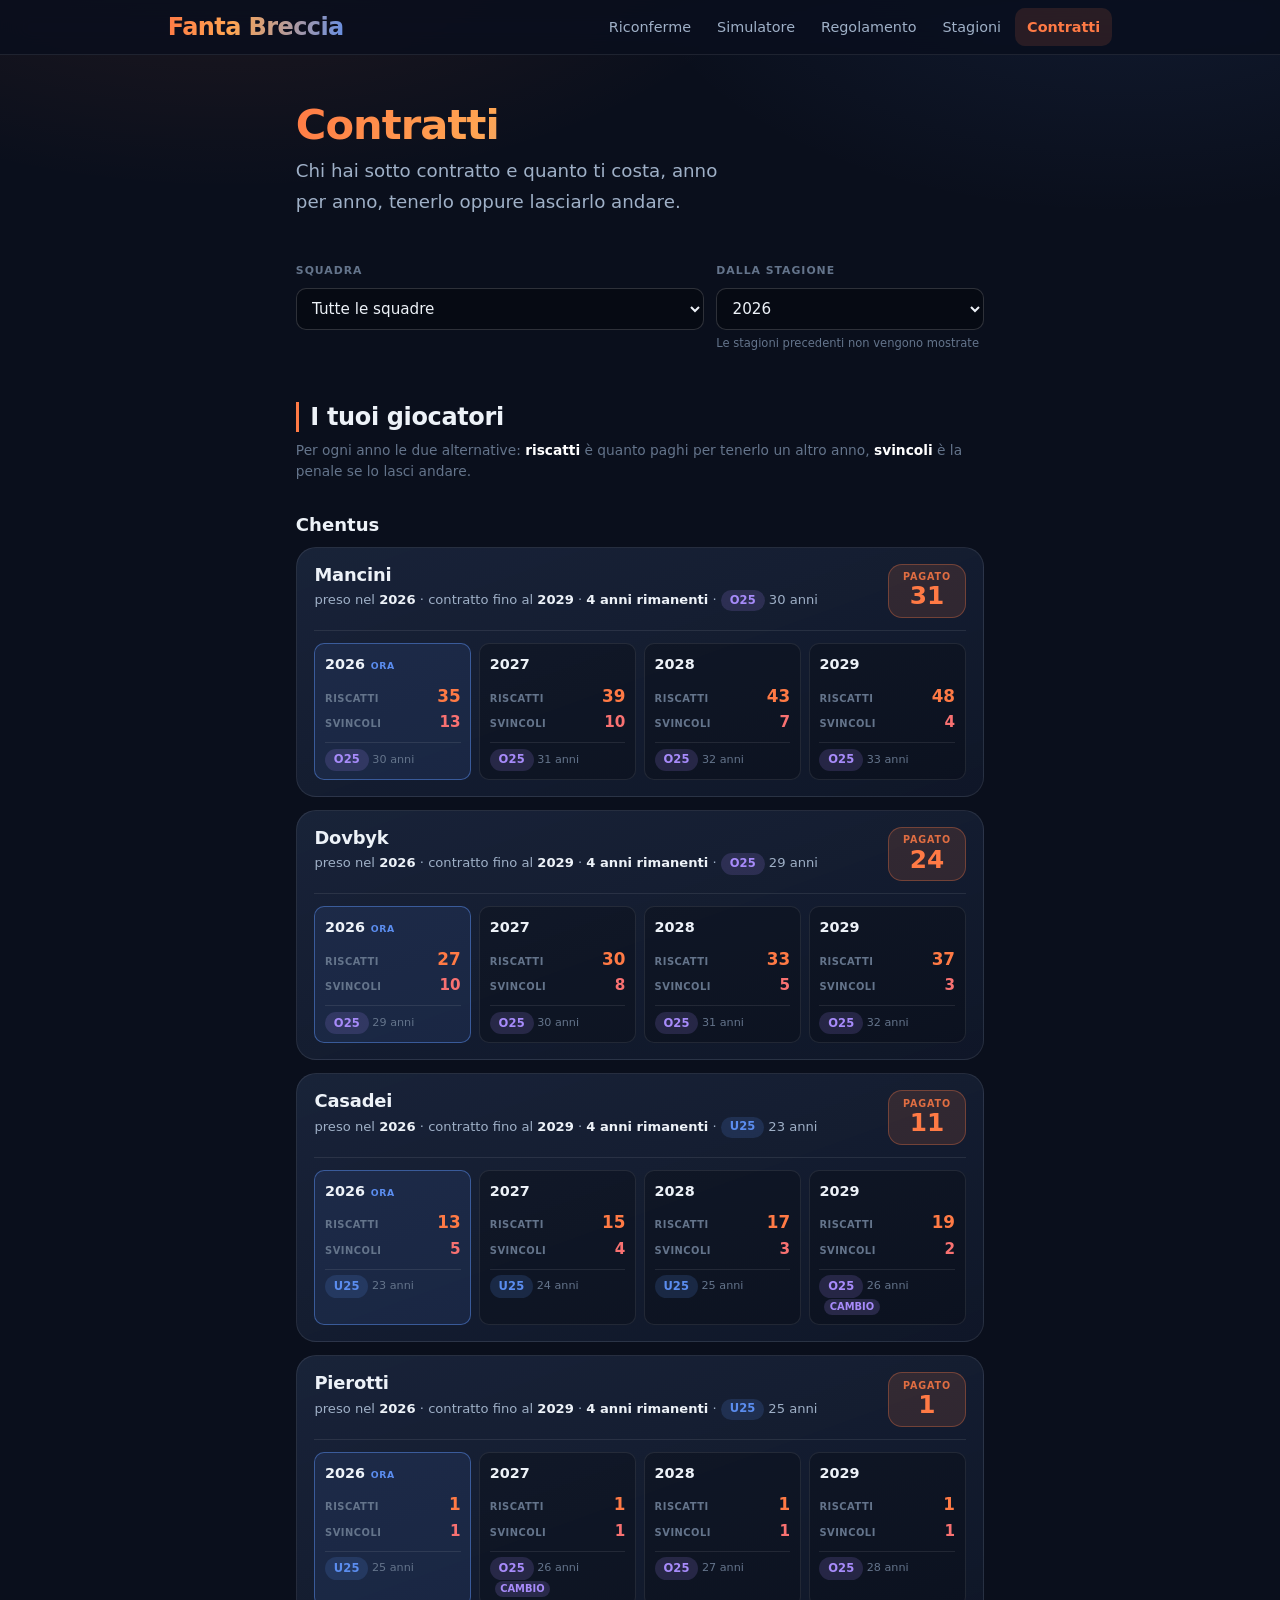
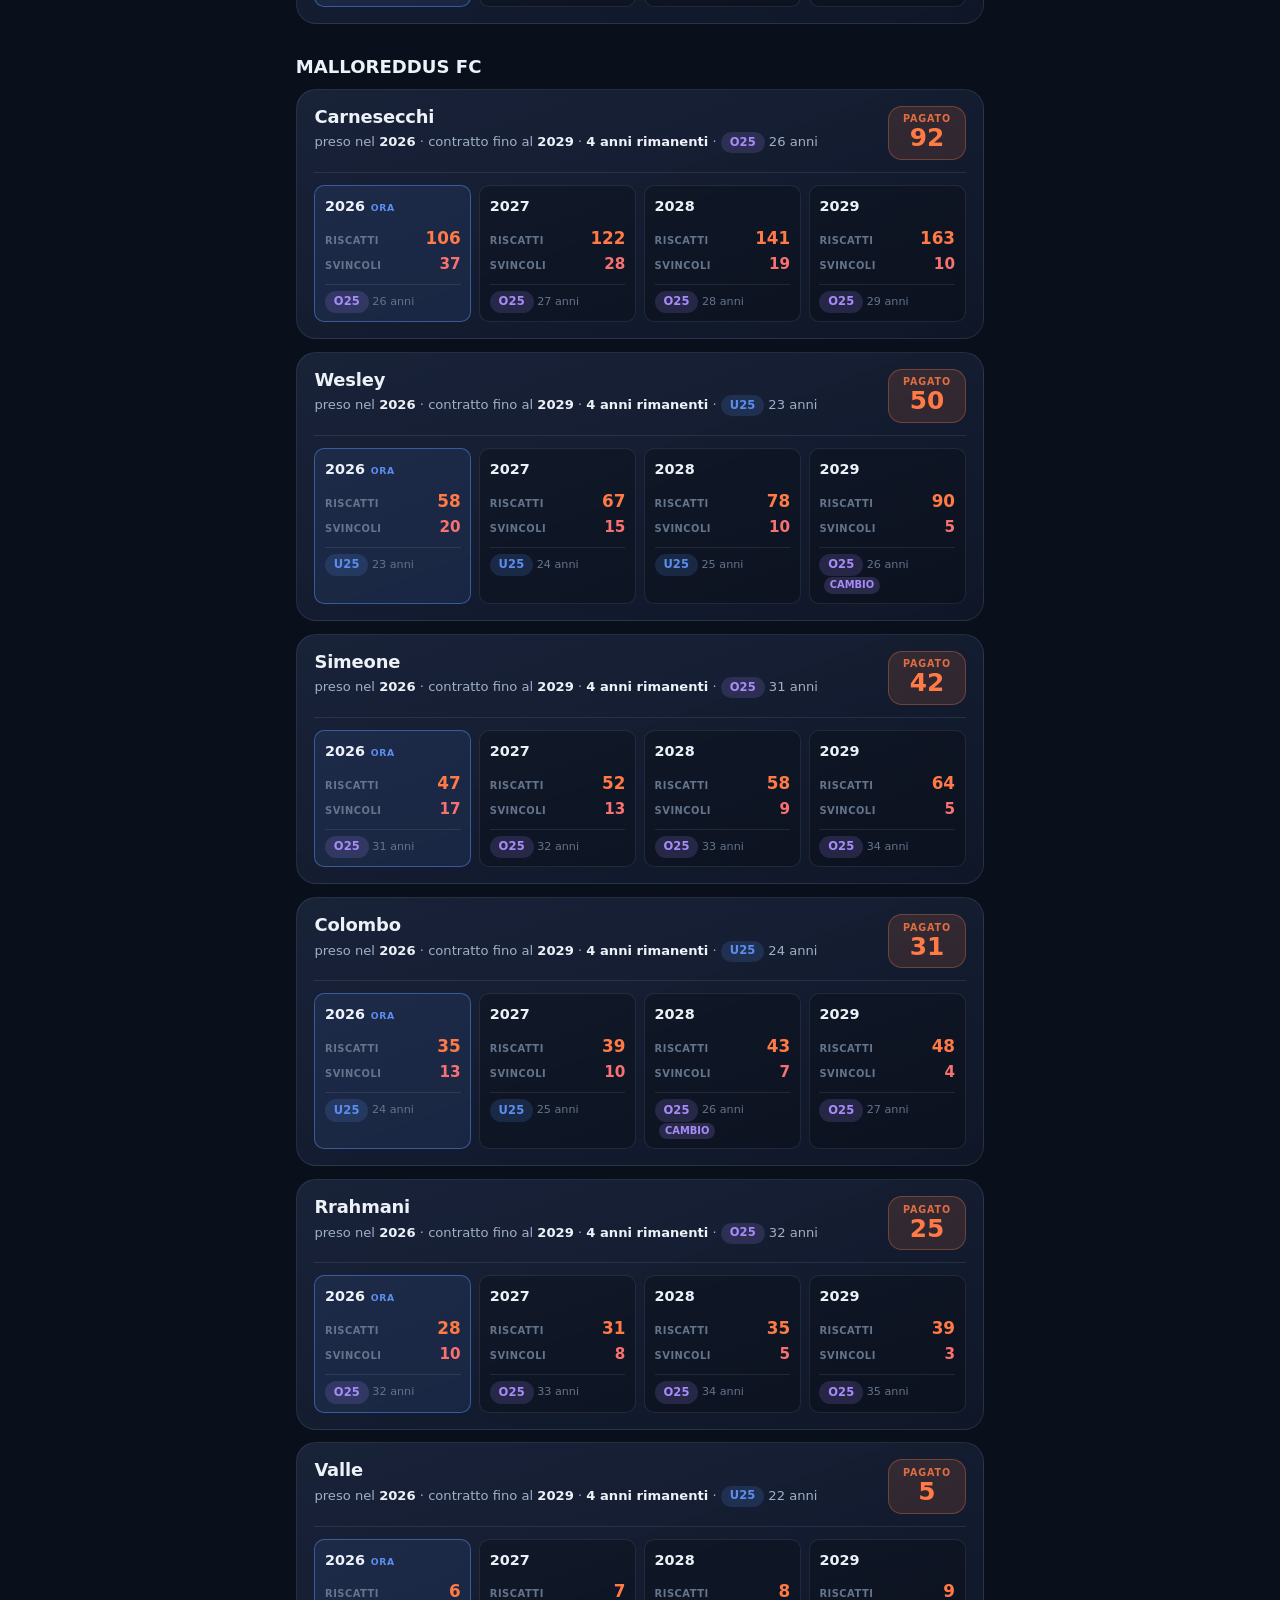
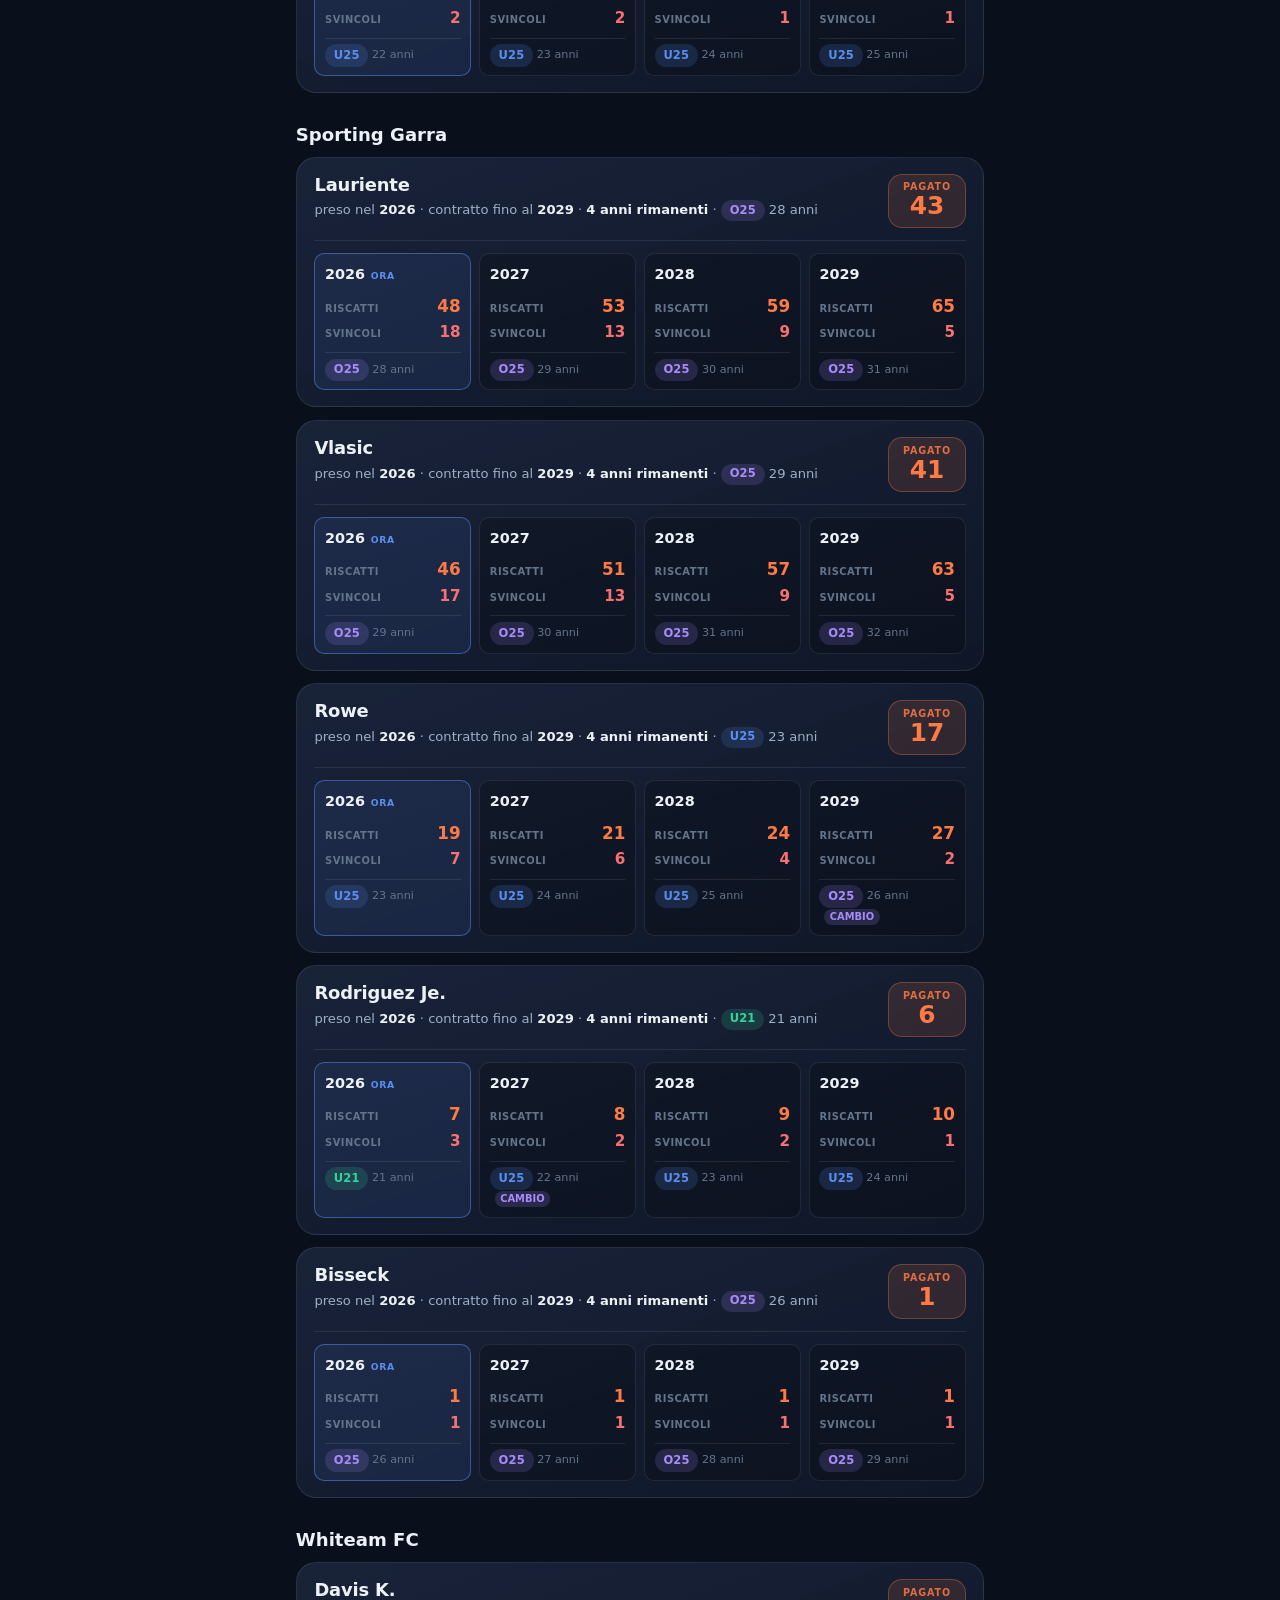
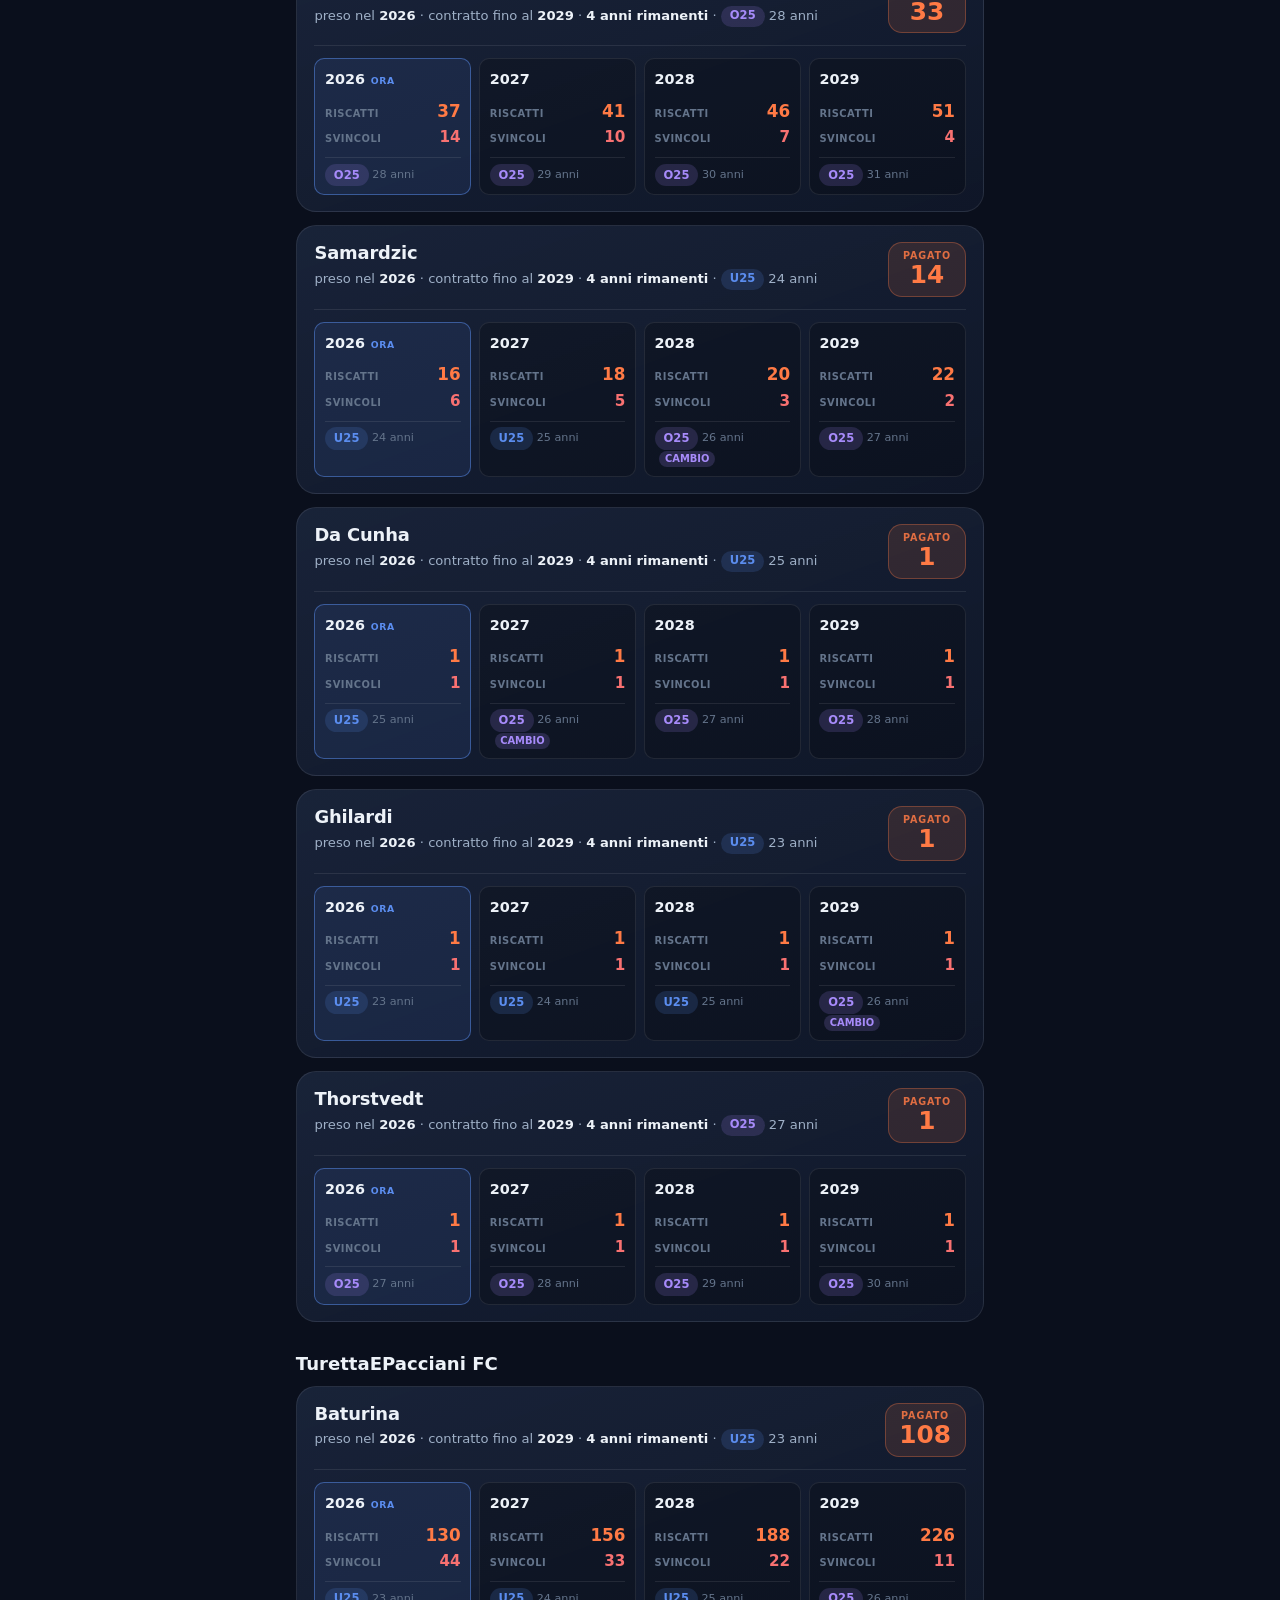
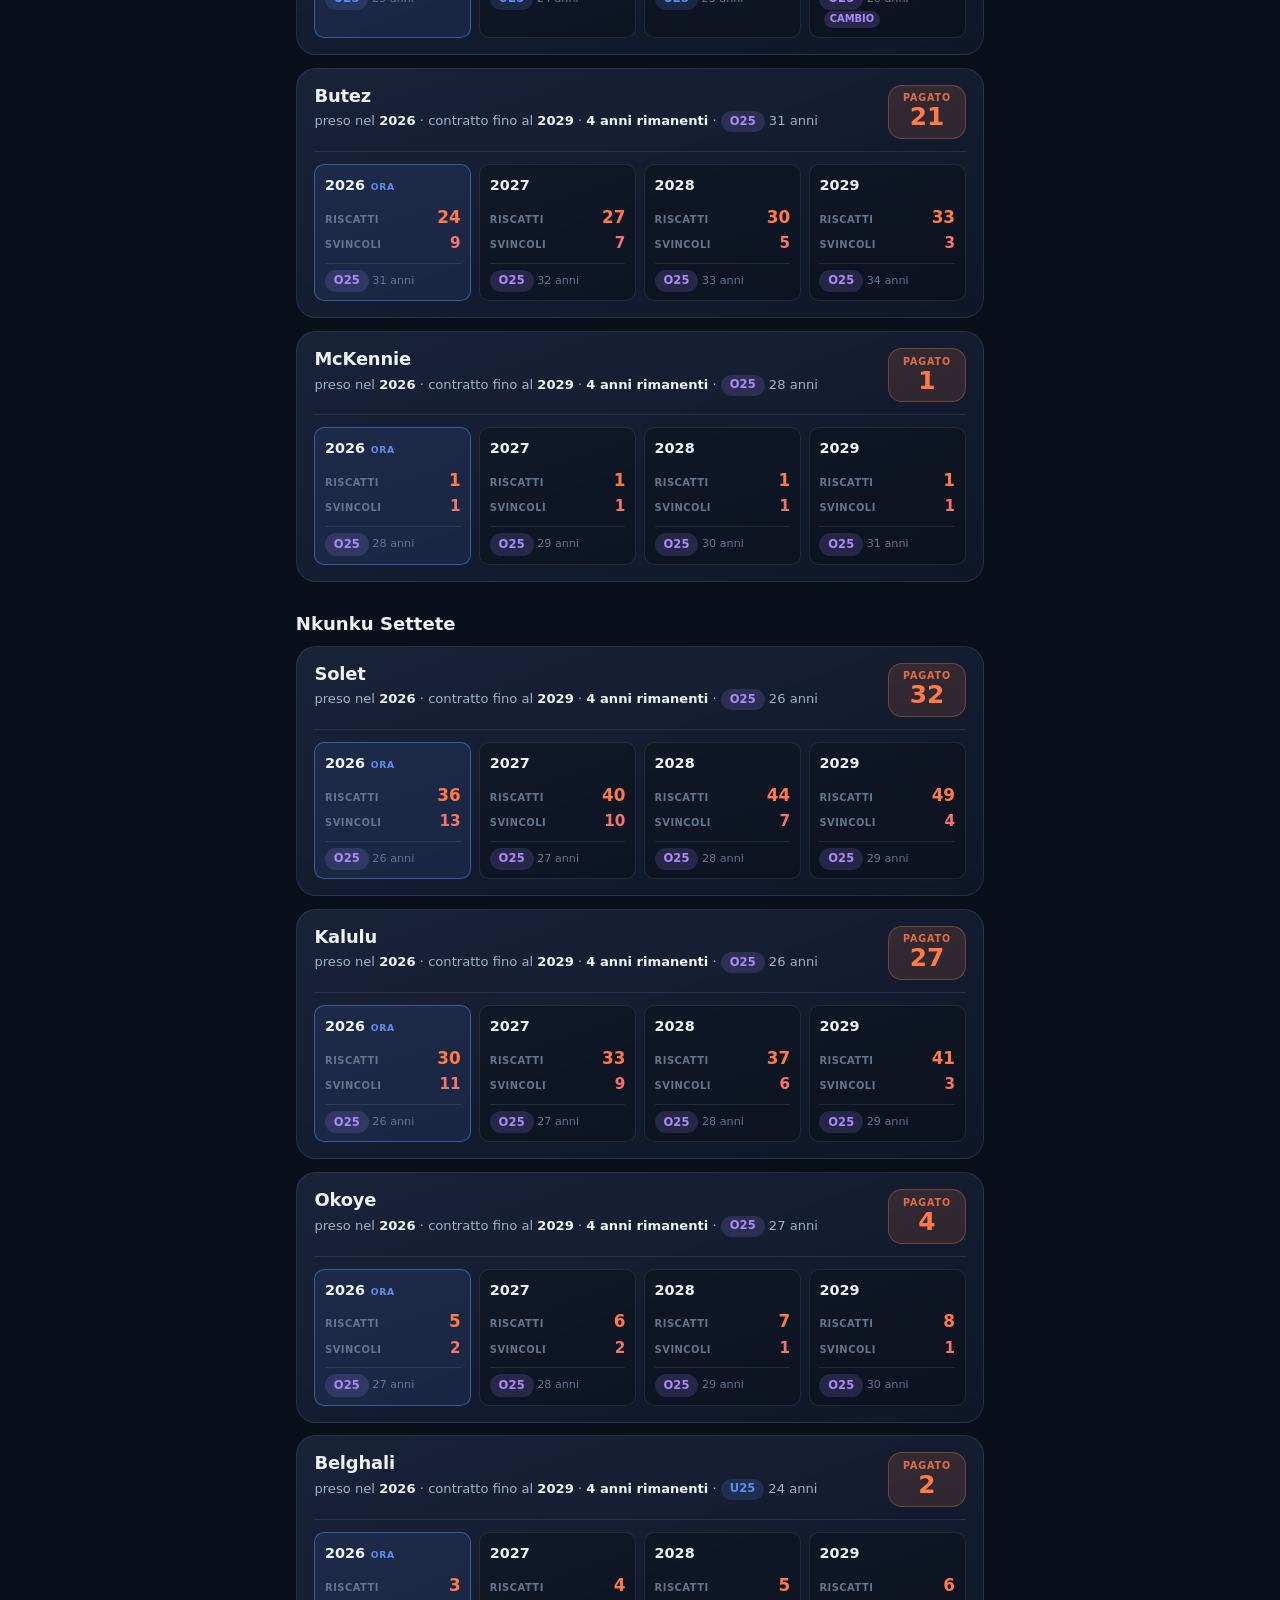
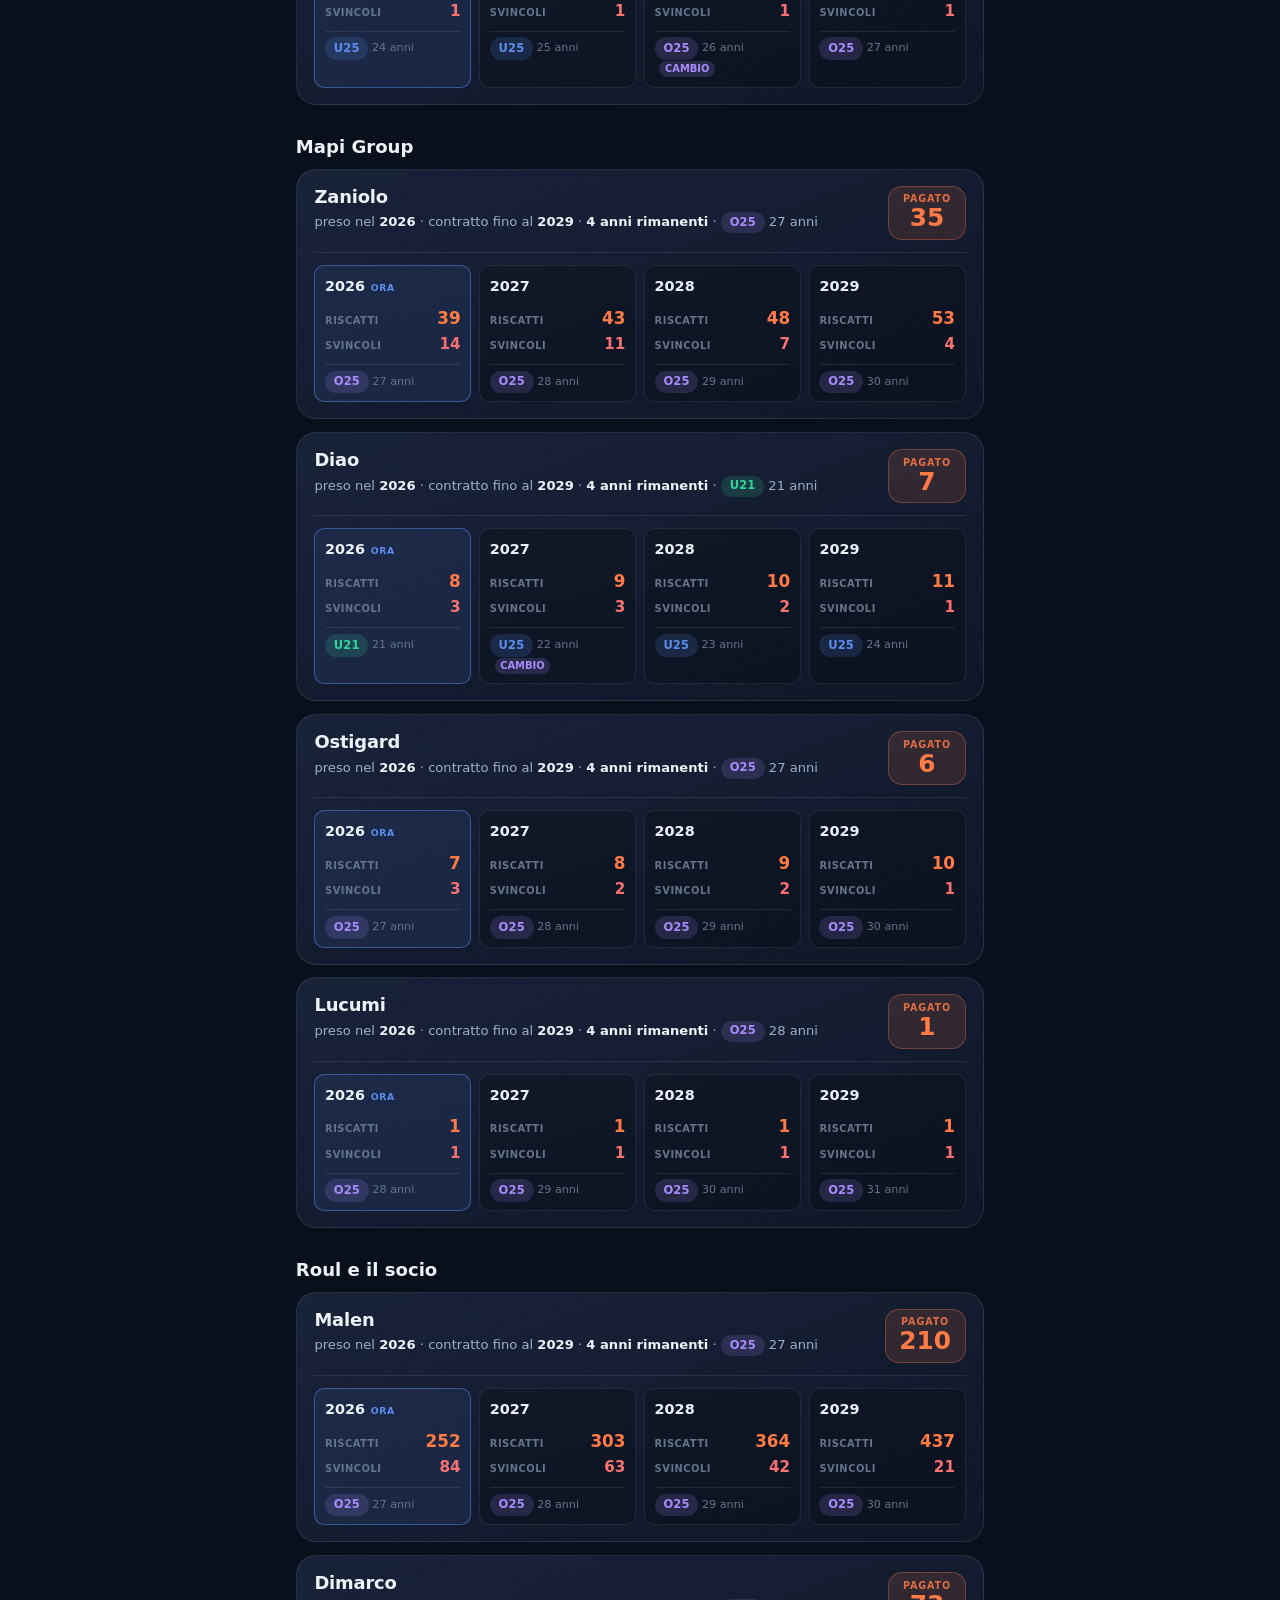
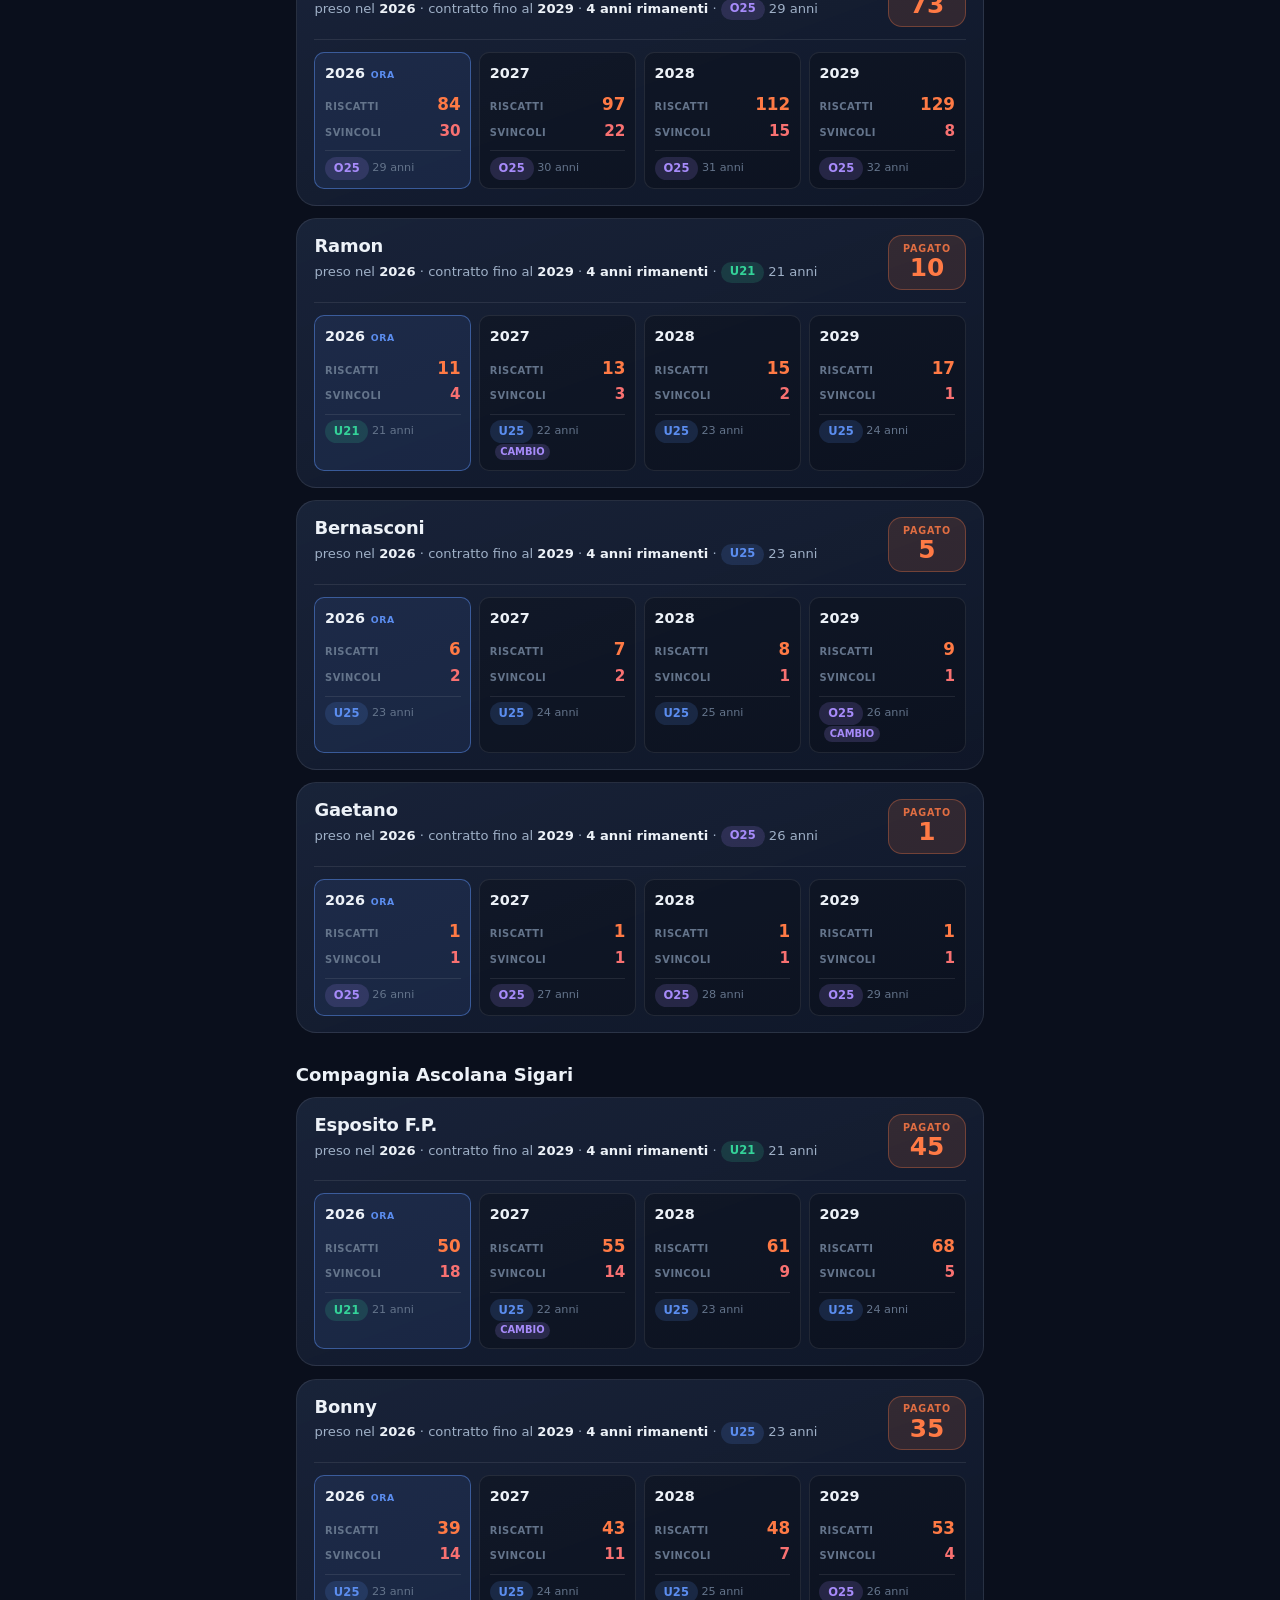
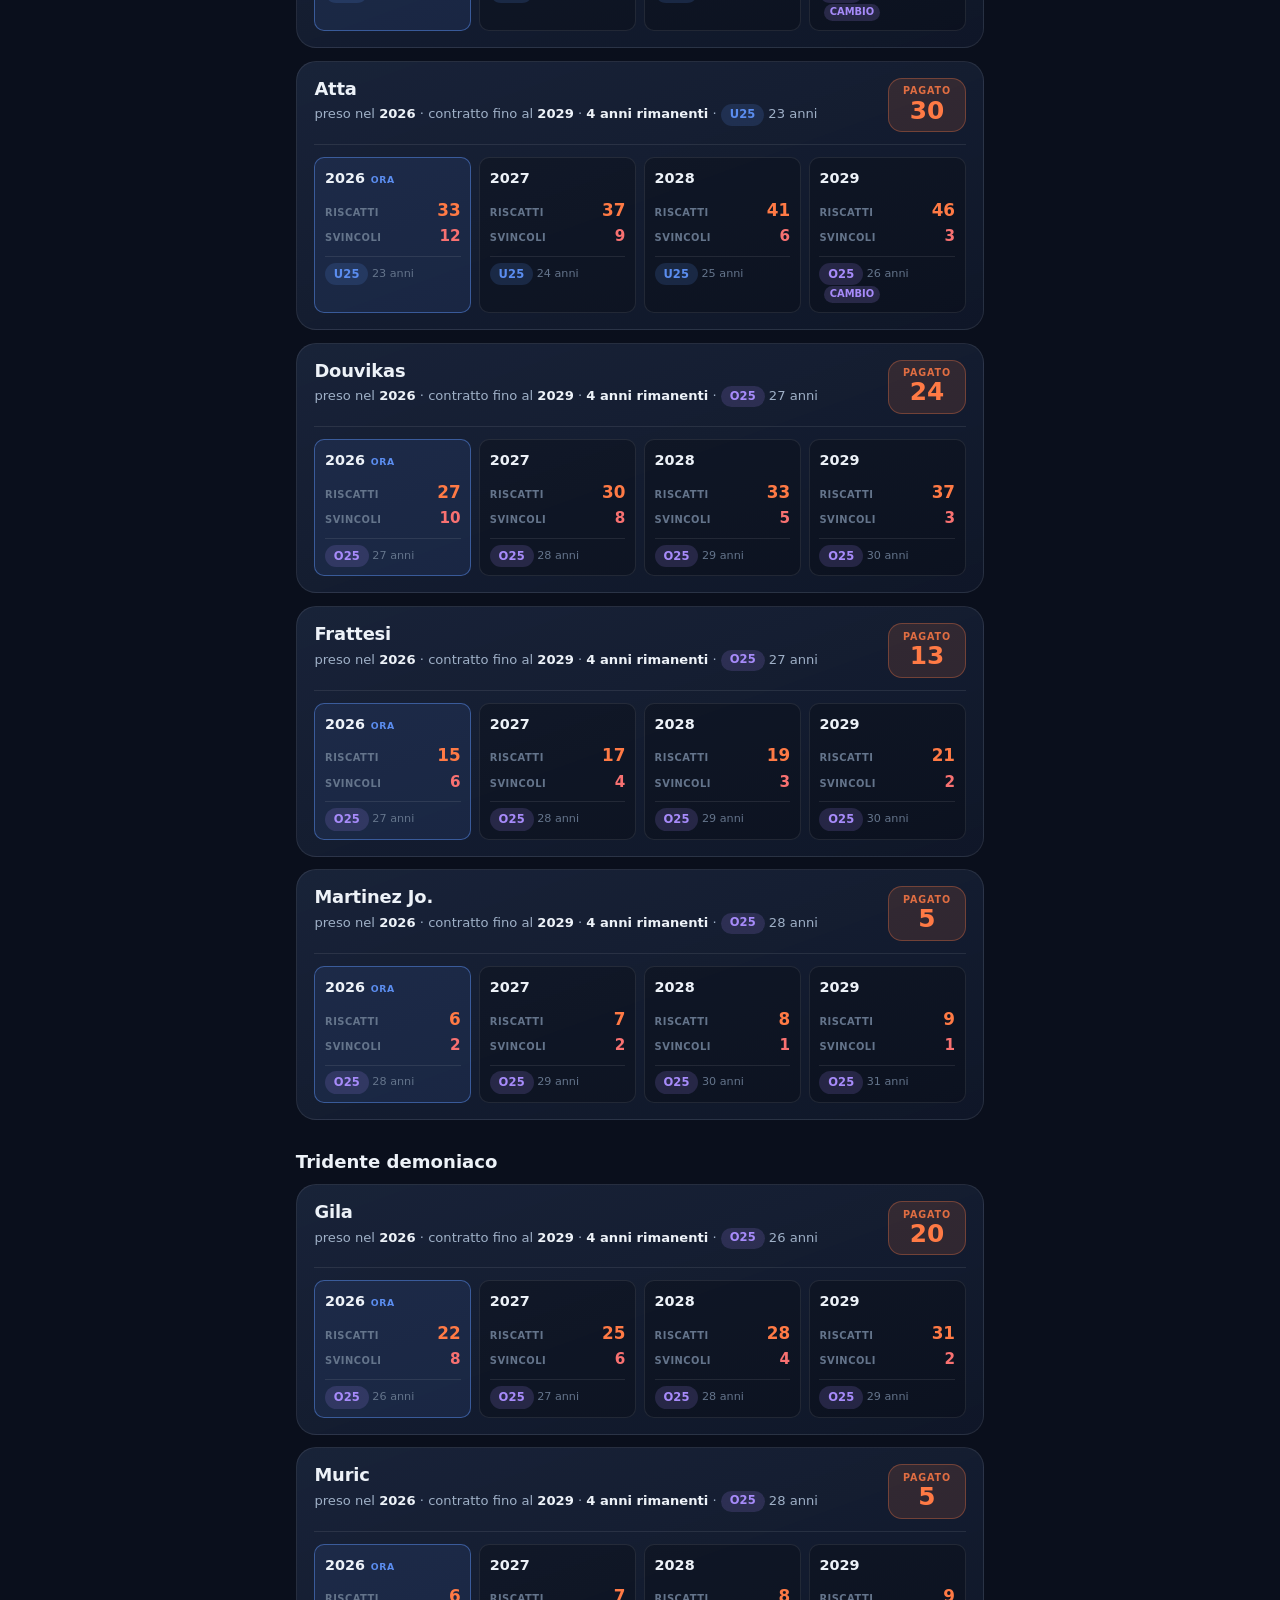
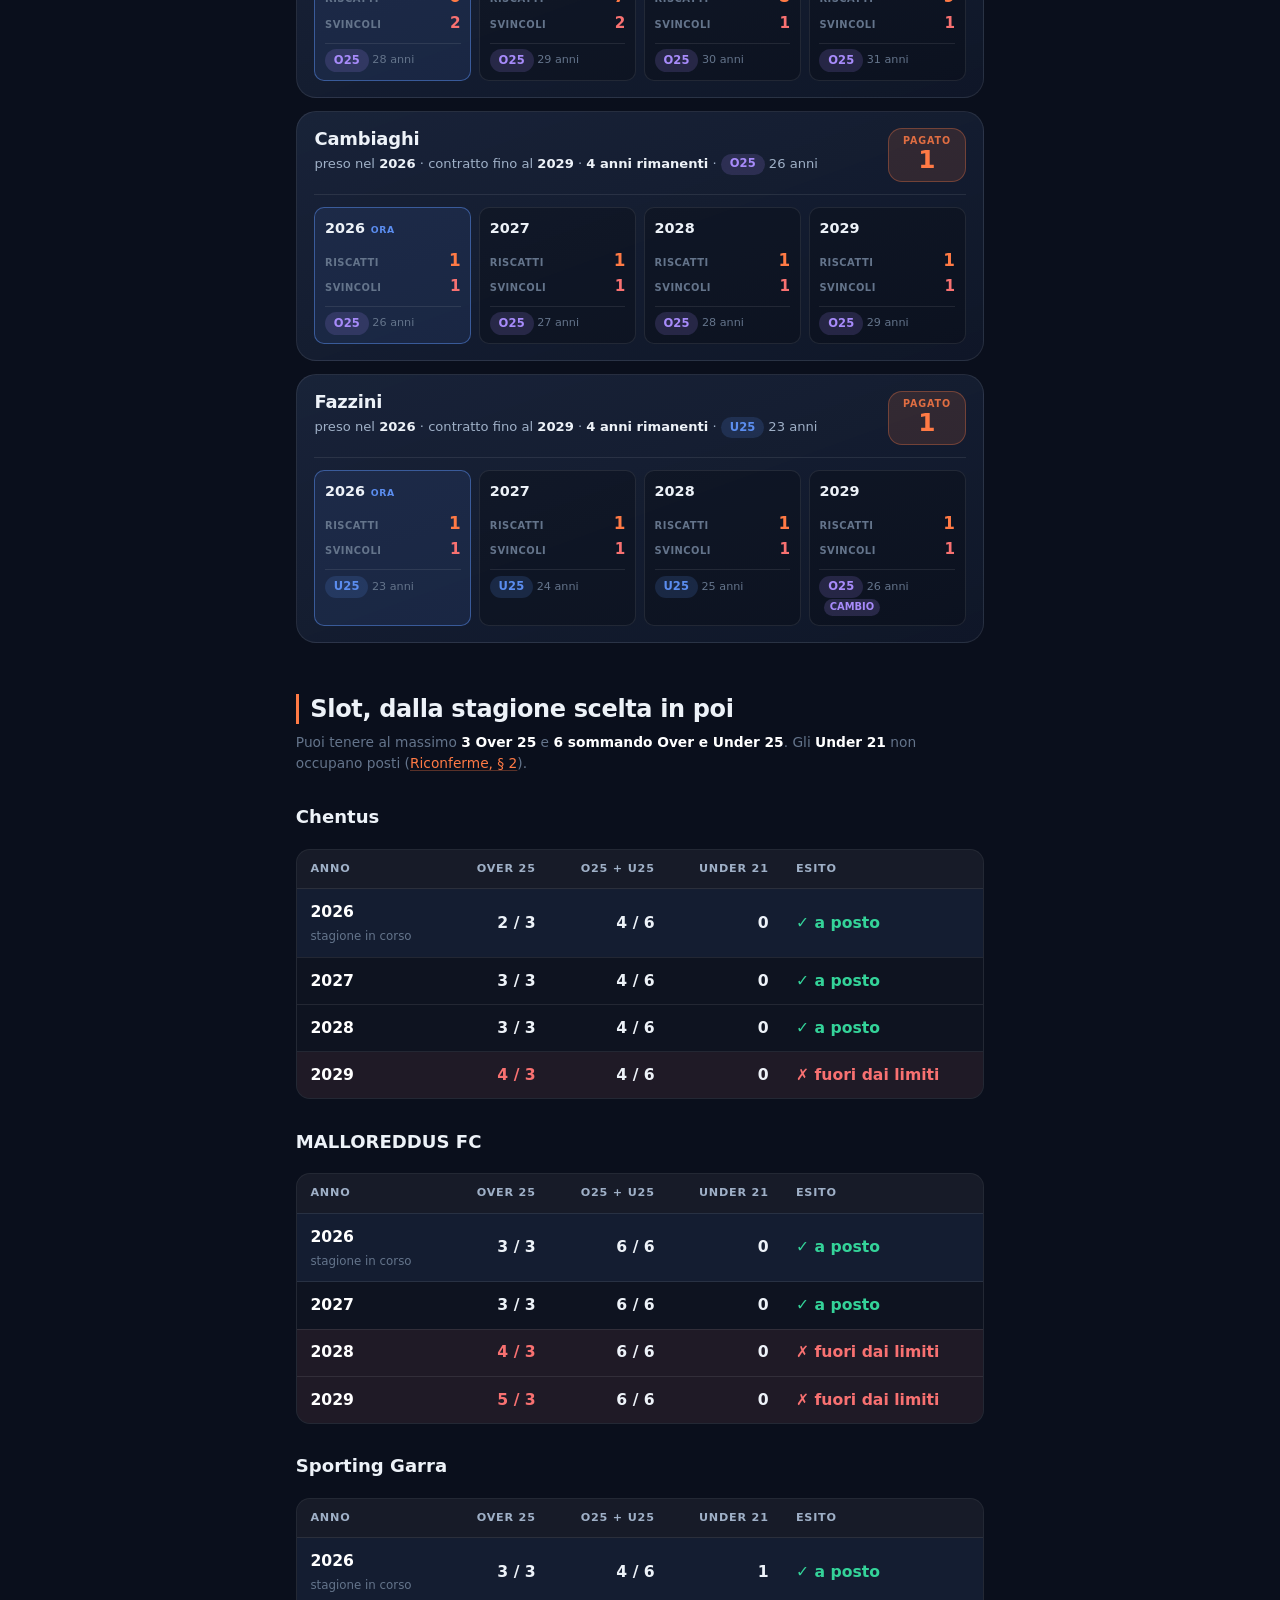
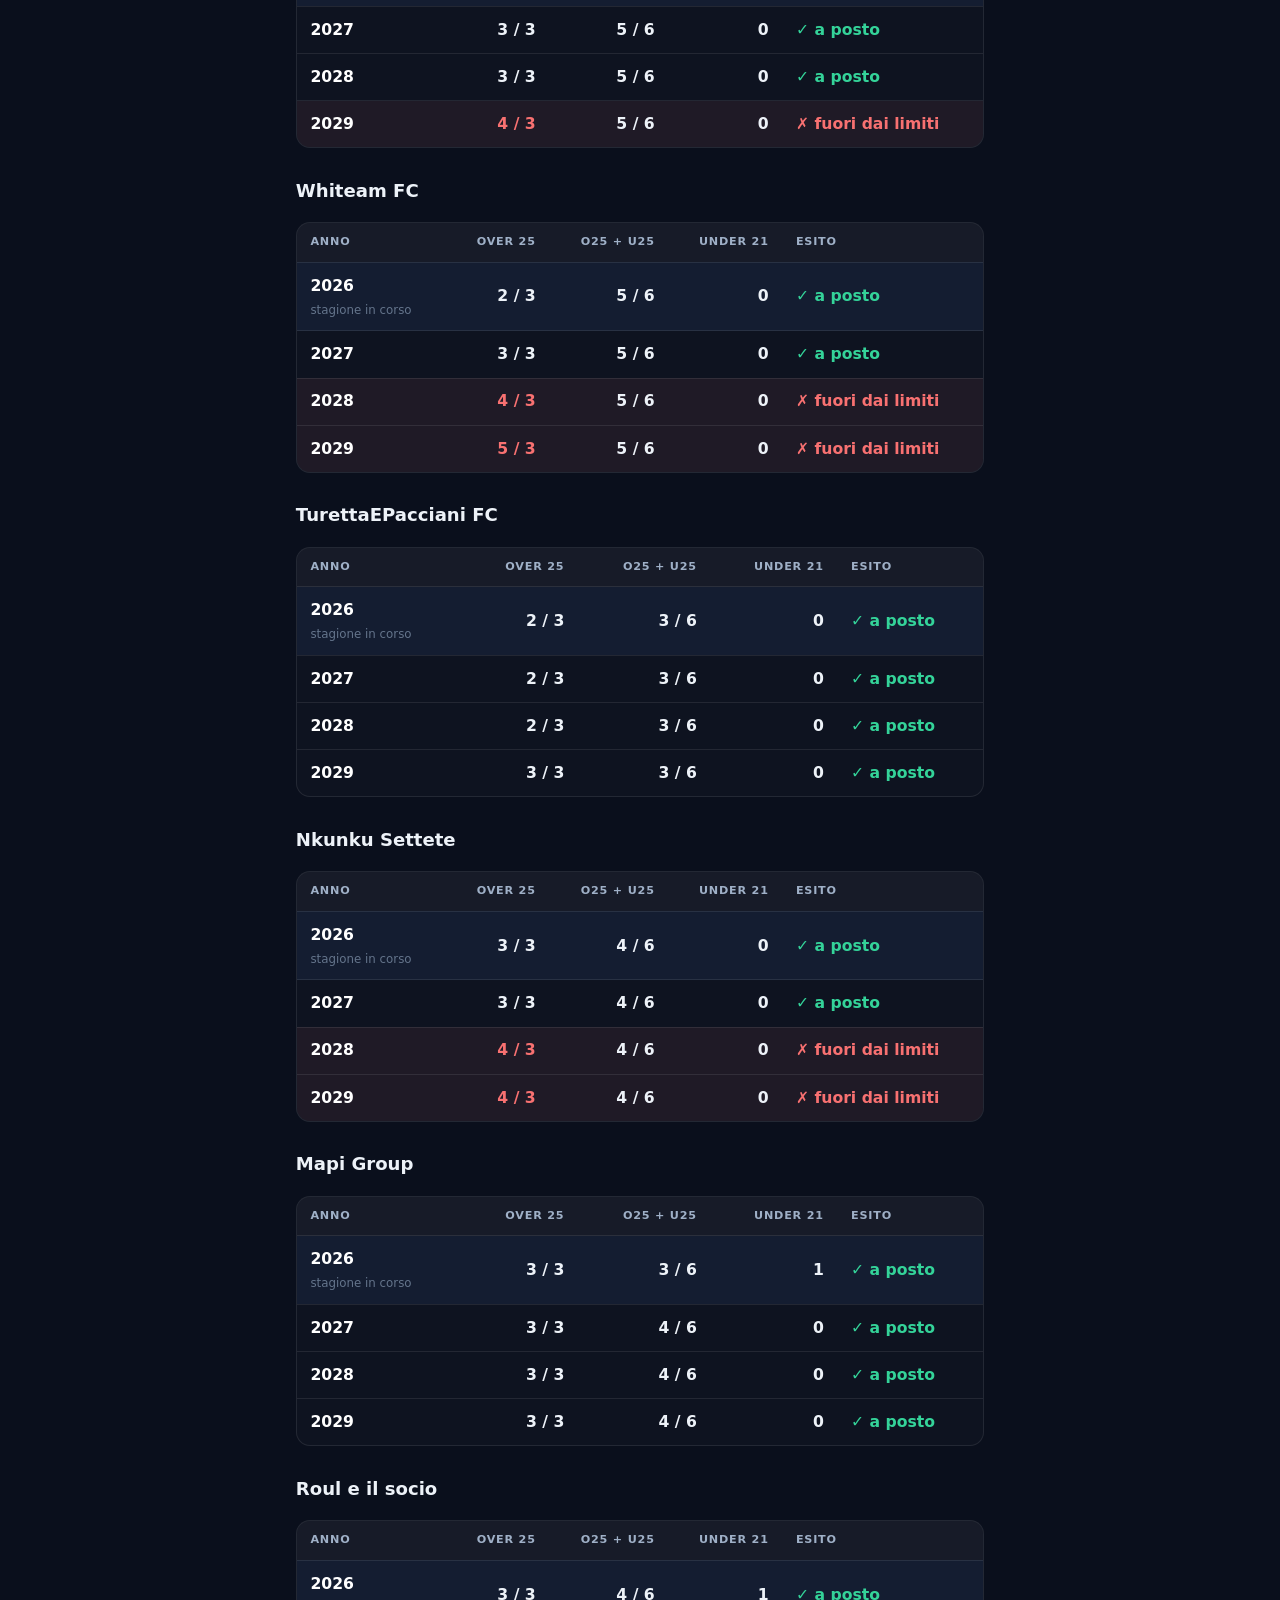
==== commit 11fde8a2: "Contratti: prima i giocatori, poi il check sugli slot Si arriva sulla pagina per vedere chi si ha e " ====
--- a/contratti.html
+++ b/contratti.html
@@ -43,7 +43,18 @@
 
   <p class="errore-input" id="errore" hidden></p>
 
-  <!-- 1. Il check anno per anno, prima di ogni altra cosa -->
+  <!-- 1. I giocatori, uno per scheda: è la cosa che si viene a cercare -->
+  <section id="sezione-giocatori">
+    <h2>I tuoi giocatori</h2>
+    <p class="nota-tabella">
+      Per ogni anno le due alternative: <strong>riscatti</strong> è quanto paghi
+      per tenerlo un altro anno, <strong>svincoli</strong> è la penale se lo
+      lasci andare.
+    </p>
+    <div id="giocatori"></div>
+  </section>
+
+  <!-- 2. Il check anno per anno, subito sotto i giocatori -->
   <section id="sezione-riepilogo">
     <h2>Slot, dalla stagione scelta in poi</h2>
     <p class="nota-tabella">
@@ -53,17 +64,6 @@
     </p>
     <div id="riepilogo"></div>
     <div id="avvisi"></div>
-  </section>
-
-  <!-- 2. I giocatori, uno per scheda -->
-  <section id="sezione-giocatori">
-    <h2>I tuoi giocatori</h2>
-    <p class="nota-tabella">
-      Per ogni anno le due alternative: <strong>riscatti</strong> è quanto paghi
-      per tenerlo un altro anno, <strong>svincoli</strong> è la penale se lo
-      lasci andare.
-    </p>
-    <div id="giocatori"></div>
   </section>
 
   <!-- 3. I totali -->
@@ -103,6 +103,7 @@
 <script src="js/dati.js"></script>
 <script src="js/calcoli.js"></script>
 <script src="js/contratti.js"></script>
+<script src="js/conta.js?v=2"></script>
 <script src="js/tabelle.js"></script>
 </body>
 </html>
